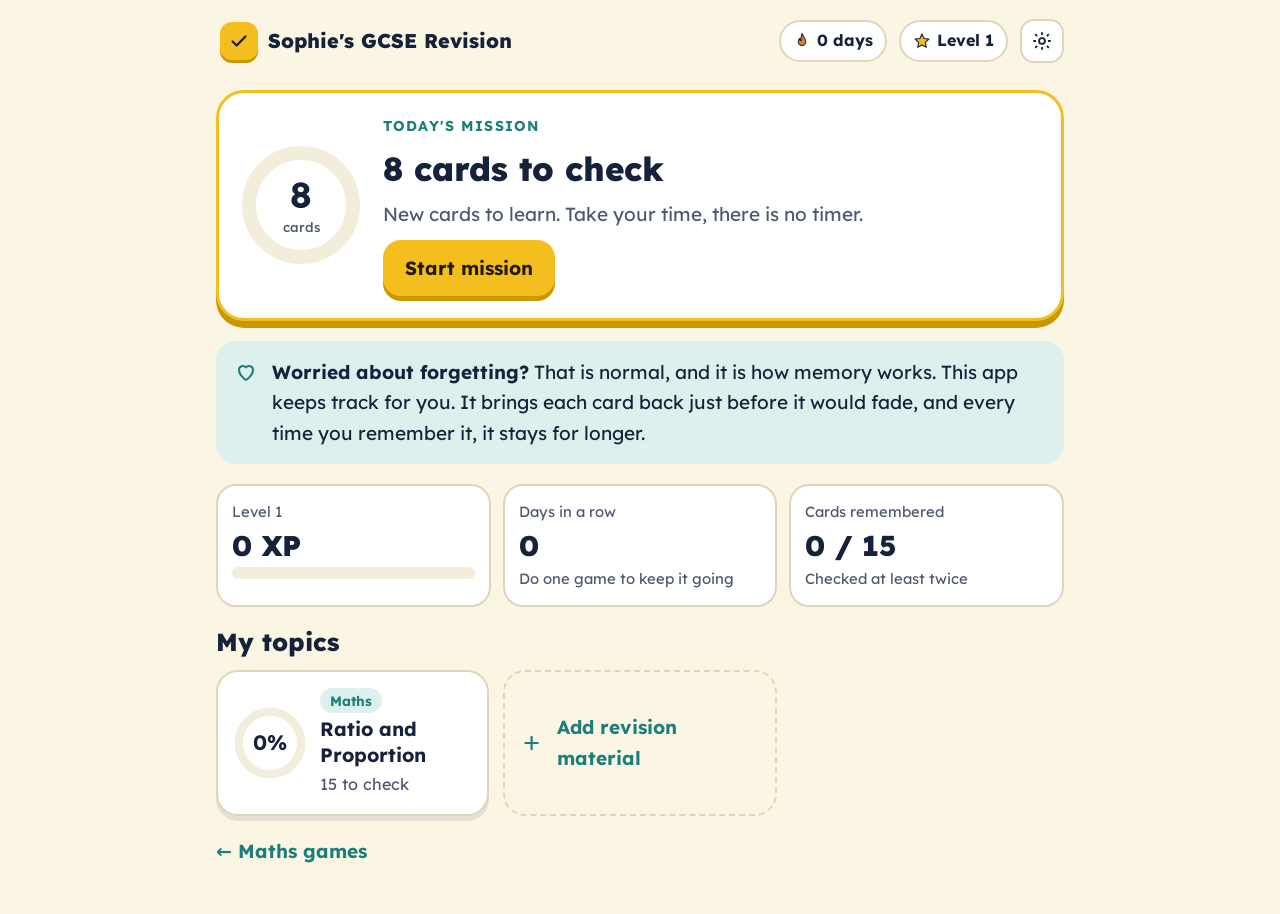
==== index.html @ 60abf89a "Add Sophie's GCSE Revision app A calm spaced-repetition revision app in one page: a daily mission of" ====
<!doctype html>
<html lang="en">
<head>
<meta charset="utf-8">
<meta name="viewport" content="width=device-width, initial-scale=1, viewport-fit=cover">
<title>Sophie's GCSE Revision</title>
<link rel="preconnect" href="https://fonts.googleapis.com">
<link rel="stylesheet" href="https://fonts.googleapis.com/css2?family=Lexend:wght@400;500;700;800&display=swap">
<style>
/* Layout: one calm app column, the same top bar on every screen, chunky game buttons, one big card per question. */
:root{
  --font:'Lexend', 'Verdana', 'Trebuchet MS', system-ui, sans-serif;
  --bg:#FBF6E4; --surface:#FFFFFF; --surface-2:#F3EEDB; --ink:#16213A; --ink-soft:#4E5873; --line:#DED6BC;
  --sun:#F4BE1E; --sun-deep:#C99700; --sun-ink:#231A00;
  --teal:#1B7F79; --teal-deep:#11605B; --teal-soft:#DDF0EE;
  --good:#2C9659; --good-deep:#1F7343; --good-soft:#DFF3E6;
  --warm:#D9822B; --warm-deep:#A9621C; --warm-soft:#FBE8D3;
  --berry:#8A4FB0; --berry-soft:#EFE4F6;
  --shadow:rgba(22,33,58,.10);
  --on-accent:#FFFFFF;
  --fs:19px; --ls:0; --ws:0;
}
:root[data-tint="sky"]{--bg:#E7F1F8}
:root[data-tint="mint"]{--bg:#E8F4EC}
:root[data-tint="rose"]{--bg:#F8EAEC}
:root[data-tint="white"]{--bg:#FFFFFF}
@media (prefers-color-scheme: dark){
  :root:not([data-theme="light"]){
    --bg:#121722; --surface:#1A2130; --surface-2:#222B3C; --ink:#F2EFE3; --ink-soft:#B8B6AA; --line:#323D51;
    --sun:#F5C432; --sun-deep:#B88E0A; --sun-ink:#1E1600;
    --teal:#4CC2B8; --teal-deep:#2E8E86; --teal-soft:#173836;
    --good:#5DD08C; --good-deep:#3A9A62; --good-soft:#173526;
    --warm:#F0A35E; --warm-deep:#B87535; --warm-soft:#3A2818;
    --berry:#C59BE3; --berry-soft:#2E2238;
    --shadow:rgba(0,0,0,.35); --on-accent:#0E1A14; color-scheme:dark;
  }
  :root:not([data-theme="light"])[data-tint="cream"]{--bg:#17150F}
  :root:not([data-theme="light"])[data-tint="sky"]{--bg:#0F1821}
  :root:not([data-theme="light"])[data-tint="mint"]{--bg:#0F1A15}
  :root:not([data-theme="light"])[data-tint="rose"]{--bg:#1C1316}
  :root:not([data-theme="light"])[data-tint="white"]{--bg:#121722}
}
:root[data-theme="dark"]{
  --bg:#121722; --surface:#1A2130; --surface-2:#222B3C; --ink:#F2EFE3; --ink-soft:#B8B6AA; --line:#323D51;
  --sun:#F5C432; --sun-deep:#B88E0A; --sun-ink:#1E1600;
  --teal:#4CC2B8; --teal-deep:#2E8E86; --teal-soft:#173836;
  --good:#5DD08C; --good-deep:#3A9A62; --good-soft:#173526;
  --warm:#F0A35E; --warm-deep:#B87535; --warm-soft:#3A2818;
  --berry:#C59BE3; --berry-soft:#2E2238;
  --shadow:rgba(0,0,0,.35); --on-accent:#0E1A14; color-scheme:dark;
}
:root[data-theme="dark"][data-tint="cream"]{--bg:#17150F}
:root[data-theme="dark"][data-tint="sky"]{--bg:#0F1821}
:root[data-theme="dark"][data-tint="mint"]{--bg:#0F1A15}
:root[data-theme="dark"][data-tint="rose"]{--bg:#1C1316}
:root[data-size="m"]{--fs:17px}
:root[data-size="xl"]{--fs:22px}
:root[data-spacing="wide"]{--ls:.05em; --ws:.14em}

*{box-sizing:border-box}
body{margin:0}
html,body{min-height:100%}
body{font-family:var(--font); font-size:var(--fs); letter-spacing:var(--ls); word-spacing:var(--ws); line-height:1.6; background:var(--bg); color:var(--ink); transition:background .2s}
button,input,select,textarea{font:inherit; letter-spacing:inherit; word-spacing:inherit; color:inherit}
:focus-visible{outline:3px solid var(--teal); outline-offset:3px; border-radius:10px}
.app{max-width:880px; margin:0 auto; padding-left:max(16px, env(safe-area-inset-left, 0px)); padding-right:max(16px, env(safe-area-inset-right, 0px)); padding-block:12px 48px; display:flex; flex-direction:column; gap:20px}
h1,h2,h3{margin:0; line-height:1.25; text-wrap:balance; font-weight:800}
h1{font-size:1.75em} h2{font-size:1.3em} h3{font-size:1.05em}
p{margin:0}
.muted{color:var(--ink-soft)}
.small{font-size:.85em}

/* top bar */
.bar{display:flex; align-items:center; gap:12px; flex-wrap:wrap; padding-block:6px}
.brand{display:flex; align-items:center; gap:10px; font-weight:800; font-size:1.05em; margin-right:auto; background:none; border:0; padding:4px; cursor:pointer}
.brand .logo{width:38px; height:38px; border-radius:12px; background:var(--sun); color:var(--sun-ink); display:grid; place-items:center; box-shadow:0 3px 0 var(--sun-deep)}
.chip{display:inline-flex; align-items:center; gap:6px; padding:6px 12px; border-radius:999px; background:var(--surface); border:2px solid var(--line); font-weight:700; font-size:.85em; white-space:nowrap}
.chip svg{flex:none}
.iconbtn{width:44px; height:44px; border-radius:14px; border:2px solid var(--line); background:var(--surface); display:grid; place-items:center; cursor:pointer}
.iconbtn:hover{border-color:var(--teal)}

/* buttons */
a.btn{text-decoration:none}
.btn{display:inline-flex; align-items:center; justify-content:center; gap:10px; min-height:56px; padding:12px 22px; border-radius:18px; border:0; font-weight:700; font-size:1em; cursor:pointer; background:var(--sun); color:var(--sun-ink); box-shadow:0 5px 0 var(--sun-deep); transition:transform .08s, box-shadow .08s; text-align:center}
.btn:active{transform:translateY(4px); box-shadow:0 1px 0 var(--sun-deep)}
.btn:disabled{opacity:.5; cursor:not-allowed}
.btn.teal{background:var(--teal); color:var(--on-accent); box-shadow:0 5px 0 var(--teal-deep)}
.btn.teal:active{box-shadow:0 1px 0 var(--teal-deep)}
.btn.good{background:var(--good); color:var(--on-accent); box-shadow:0 5px 0 var(--good-deep)}
.btn.good:active{box-shadow:0 1px 0 var(--good-deep)}
.btn.warm{background:var(--warm); color:#1E1000; box-shadow:0 5px 0 var(--warm-deep)}
.btn.warm:active{box-shadow:0 1px 0 var(--warm-deep)}
.btn.ghost{background:var(--surface); color:var(--ink); box-shadow:0 4px 0 var(--line); border:2px solid var(--line)}
.btn.ghost:active{box-shadow:0 1px 0 var(--line)}
.btn.wide{width:100%}
.btn.sm{min-height:44px; padding:8px 14px; font-size:.9em; border-radius:14px}
.row{display:flex; gap:12px; flex-wrap:wrap; align-items:center}
.row > *{min-width:0}

.panel{background:var(--surface); border:2px solid var(--line); border-radius:24px; padding:22px; display:flex; flex-direction:column; gap:14px; box-shadow:0 6px 0 var(--shadow)}

/* home mission */
.mission{display:grid; grid-template-columns:auto 1fr; gap:22px; align-items:center; background:var(--surface); border:3px solid var(--sun); border-radius:28px; padding:22px; box-shadow:0 7px 0 var(--sun-deep)}
.mission .txt{display:flex; flex-direction:column; gap:10px; min-width:0}
.eyebrow{font-size:.75em; font-weight:700; text-transform:uppercase; letter-spacing:.08em; color:var(--teal)}
@media (max-width:560px){.mission{grid-template-columns:1fr; justify-items:start}}
.ring{position:relative; width:120px; height:120px; flex:none}
.ring svg{width:100%; height:100%; transform:rotate(-90deg)}
.ring .num{position:absolute; inset:0; display:grid; place-items:center; text-align:center; font-weight:800; line-height:1.1}
.ring .num b{font-size:1.9em; display:block}
.ring .num span{font-size:.7em; color:var(--ink-soft); font-weight:500}
.ring.sm{width:72px; height:72px}
.ring.sm .num b{font-size:1.1em}

.calm{display:flex; gap:14px; align-items:flex-start; background:var(--teal-soft); border-radius:20px; padding:16px 18px}
.calm svg{flex:none; color:var(--teal); margin-top:3px}

.stats{display:grid; grid-template-columns:repeat(3, minmax(0,1fr)); gap:12px}
.stat{background:var(--surface); border:2px solid var(--line); border-radius:20px; padding:14px; display:flex; flex-direction:column; gap:6px}
.stat .big{font-size:1.5em; font-weight:800; font-variant-numeric:tabular-nums; line-height:1.1}
.stat .lbl{font-size:.78em; color:var(--ink-soft)}
.xpbar{height:12px; border-radius:99px; background:var(--surface-2); overflow:hidden}
.xpbar i{display:block; height:100%; background:var(--sun); border-radius:99px}
@media (max-width:480px){.stats{grid-template-columns:1fr 1fr} .stats .stat:last-child{grid-column:1 / -1}}

.grid{display:grid; grid-template-columns:repeat(auto-fill, minmax(min(100%, 250px), 1fr)); gap:14px}
.deck{background:var(--surface); border:2px solid var(--line); border-radius:22px; padding:16px; display:flex; gap:14px; align-items:center; cursor:pointer; text-align:left; box-shadow:0 5px 0 var(--shadow); transition:transform .1s}
.deck:hover{transform:translateY(-2px); border-color:var(--teal)}
.deck .info{display:flex; flex-direction:column; gap:4px; min-width:0}
.deck .info b{font-size:1.02em; line-height:1.3}
.subj{display:inline-flex; align-self:flex-start; padding:2px 10px; border-radius:999px; font-size:.72em; font-weight:700; background:var(--teal-soft); color:var(--teal)}
.subj.English{background:var(--warm-soft); color:var(--warm-deep)}
.subj.Science{background:var(--good-soft); color:var(--good-deep)}
.subj.History,.subj.Geography,.subj.Other{background:var(--berry-soft); color:var(--berry)}
:root[data-theme="dark"] .subj.English{color:var(--warm)}
@media (prefers-color-scheme: dark){:root:not([data-theme="light"]) .subj.English{color:var(--warm)} :root:not([data-theme="light"]) .subj.Science{color:var(--good)}}
:root[data-theme="dark"] .subj.Science{color:var(--good)}
.home-link{display:inline-block; font-weight:700; color:var(--teal); text-decoration:none}
.home-link:hover{text-decoration:underline}
.adddeck{border-style:dashed; justify-content:center; color:var(--teal); font-weight:700; min-height:104px; background:transparent; box-shadow:none}

/* games on a topic */
.games{display:grid; grid-template-columns:repeat(auto-fill, minmax(min(100%, 190px), 1fr)); gap:14px}
.game{border-radius:22px; padding:18px; border:0; cursor:pointer; text-align:left; display:flex; flex-direction:column; gap:8px; color:var(--ink); transition:transform .1s}
.game:hover{transform:translateY(-3px)}
.game:disabled{opacity:.45; cursor:not-allowed; transform:none}
.game .gi{width:52px; height:52px; border-radius:16px; display:grid; place-items:center; background:var(--surface)}
.game b{font-size:1.05em}
.game span{font-size:.82em; color:var(--ink-soft)}
.g1{background:var(--sun); box-shadow:0 6px 0 var(--sun-deep)} .g1 span{color:var(--sun-ink)} .g1{color:var(--sun-ink)}
.g2{background:var(--teal-soft); box-shadow:0 6px 0 var(--teal)}
.g3{background:var(--good-soft); box-shadow:0 6px 0 var(--good)}
.g4{background:var(--berry-soft); box-shadow:0 6px 0 var(--berry)}

.sheet{display:flex; flex-direction:column; gap:12px}
.sheetcard{background:var(--surface); border:2px solid var(--line); border-radius:18px; padding:14px 16px; display:flex; flex-direction:column; gap:8px}
.sheetcard .qa{display:flex; gap:10px; align-items:flex-start; justify-content:space-between}
.sheetcard .qa > div{min-width:0}
.ans{font-weight:700; color:var(--teal)}
.kw{display:grid; grid-template-columns:minmax(0,.9fr) minmax(0,2fr); gap:0; border:2px solid var(--line); border-radius:18px; overflow:hidden; background:var(--surface)}
.kw div{padding:10px 14px; border-top:2px solid var(--line)}
.kw div:nth-child(-n+2){border-top:0}
.kw .t{font-weight:700; background:var(--berry-soft); color:var(--ink)}
details{border-radius:18px}
summary{cursor:pointer; font-weight:700; padding:6px 0}

/* visual aids */
.vtable{overflow-x:auto}
.vtable table{border-collapse:collapse; font-variant-numeric:tabular-nums}
.vtable th,.vtable td{border:2px solid var(--ink); padding:8px 16px; text-align:center; min-width:70px; font-weight:700}
.vtable th{background:var(--berry-soft)}
.vtable td{background:var(--surface)}
.vsteps{list-style:none; margin:0; padding:0; display:flex; flex-direction:column; gap:8px; counter-reset:s}
.vsteps li{display:flex; gap:12px; align-items:flex-start; counter-increment:s}
.vsteps li::before{content:counter(s); flex:none; width:32px; height:32px; border-radius:50%; background:var(--teal); color:var(--on-accent); font-weight:800; display:grid; place-items:center; font-size:.85em; margin-top:1px}
.hook{display:flex; gap:12px; align-items:flex-start; background:var(--sun); color:var(--sun-ink); border-radius:16px; padding:12px 14px; font-weight:600}
.hook svg{flex:none; margin-top:2px}

/* play */
.playtop{display:flex; align-items:center; gap:14px; flex-wrap:wrap}
.dots{display:flex; gap:6px; flex-wrap:wrap; flex:1; min-width:0}
.dots i{width:16px; height:16px; border-radius:50%; background:var(--surface-2); border:2px solid var(--line)}
.dots i.done{background:var(--good); border-color:var(--good)}
.dots i.miss{background:var(--warm); border-color:var(--warm)}
.dots i.now{border-color:var(--ink); background:var(--sun)}
.big-card{background:var(--surface); border:3px solid var(--ink); border-radius:28px; padding:26px; display:flex; flex-direction:column; gap:18px; box-shadow:0 8px 0 var(--ink); min-height:260px}
.qtext{font-size:1.35em; font-weight:700; line-height:1.4}
.qhead{display:flex; gap:12px; align-items:flex-start; justify-content:space-between}
.qhead > div{min-width:0}
.flip-ans{font-size:1.6em; font-weight:800; color:var(--teal)}
.choices{display:grid; grid-template-columns:1fr 1fr; gap:12px}
@media (max-width:560px){.choices{grid-template-columns:1fr}}
.choice{min-height:64px; border-radius:18px; border:3px solid var(--line); background:var(--surface); padding:12px 16px; text-align:left; font-weight:600; cursor:pointer; box-shadow:0 4px 0 var(--line); display:flex; gap:12px; align-items:center}
.choice .k{flex:none; width:32px; height:32px; border-radius:10px; background:var(--surface-2); display:grid; place-items:center; font-weight:800; font-size:.85em}
.choice:hover:not(:disabled){border-color:var(--teal)}
.choice:disabled{cursor:default}
.choice.right{border-color:var(--good); background:var(--good-soft); box-shadow:0 4px 0 var(--good)}
.choice.wrong{border-color:var(--warm); background:var(--warm-soft); box-shadow:0 4px 0 var(--warm)}
.feedback{border-radius:20px; padding:16px 18px; display:flex; flex-direction:column; gap:12px}
.feedback.ok{background:var(--good-soft)}
.feedback.notyet{background:var(--warm-soft)}
.feedback .head{font-weight:800; font-size:1.1em}
.explain{background:var(--teal-soft); border-radius:16px; padding:14px 16px; white-space:pre-wrap}
.hintbox{background:var(--surface-2); border-radius:16px; padding:12px 16px}

.match{display:grid; grid-template-columns:1fr 1fr; gap:12px}
.match .col{display:flex; flex-direction:column; gap:10px; min-width:0}
.tile{min-height:60px; border-radius:16px; border:3px solid var(--line); background:var(--surface); padding:10px 14px; cursor:pointer; font-weight:600; text-align:left; box-shadow:0 4px 0 var(--line); transition:opacity .3s, transform .1s}
.tile.term{font-weight:800; background:var(--berry-soft); border-color:var(--berry-soft)}
.tile.sel{border-color:var(--teal); box-shadow:0 4px 0 var(--teal); transform:translateY(-2px)}
.tile.ok{border-color:var(--good); background:var(--good-soft); box-shadow:none; opacity:.55; cursor:default}
@media (max-width:520px){.match{grid-template-columns:1fr}}

.built{display:flex; flex-direction:column; gap:8px; min-height:60px; border:3px dashed var(--line); border-radius:18px; padding:12px}
.built .stepok{display:flex; gap:12px; align-items:center; background:var(--good-soft); border-radius:12px; padding:8px 12px; font-weight:600}
.built .stepok b{flex:none; width:30px; height:30px; border-radius:50%; background:var(--good); color:var(--on-accent); display:grid; place-items:center; font-size:.85em}
.pool{display:flex; flex-direction:column; gap:10px}
.tile.glow{border-color:var(--sun); box-shadow:0 4px 0 var(--sun-deep)}

@keyframes shake{0%,100%{transform:translateX(0)}25%{transform:translateX(-6px)}75%{transform:translateX(6px)}}
.shake{animation:shake .3s}
@keyframes pop{0%{transform:scale(.6); opacity:0}100%{transform:scale(1); opacity:1}}

.done{align-items:center; text-align:center}
.stars{display:flex; gap:10px; justify-content:center}
.stars svg{animation:pop .4s both}
.stars svg:nth-child(2){animation-delay:.15s} .stars svg:nth-child(3){animation-delay:.3s}

/* forms */
label.f{display:flex; flex-direction:column; gap:6px; font-weight:700}
input[type=text],select,textarea{border:2px solid var(--line); border-radius:14px; padding:12px 14px; background:var(--surface); font-weight:400; width:100%}
textarea{min-height:160px; resize:vertical; line-height:1.5}
.drop{border:3px dashed var(--teal); border-radius:20px; padding:20px; display:flex; flex-direction:column; gap:10px; align-items:center; text-align:center; background:var(--teal-soft); cursor:pointer}
.drop.over{background:var(--surface)}
.thumbs{display:flex; gap:10px; flex-wrap:wrap}
.thumb{position:relative; width:84px; height:84px; border-radius:12px; overflow:hidden; border:2px solid var(--line); background:var(--surface-2); display:grid; place-items:center; font-size:.7em; text-align:center; padding:4px}
.thumb img{width:100%; height:100%; object-fit:cover; position:absolute; inset:0}
.thumb button{position:absolute; top:2px; right:2px; width:26px; height:26px; border-radius:50%; border:0; background:var(--ink); color:var(--bg); cursor:pointer; font-weight:800; line-height:1}
.seg{display:flex; gap:8px; flex-wrap:wrap}
.seg button{min-height:48px; padding:8px 16px; border-radius:14px; border:3px solid var(--line); background:var(--surface); cursor:pointer; font-weight:700}
.seg button[aria-pressed="true"]{border-color:var(--teal); background:var(--teal-soft)}
.swatch{width:20px; height:20px; border-radius:50%; display:inline-block; border:2px solid var(--line); vertical-align:middle; margin-right:6px}
.status{display:flex; gap:12px; align-items:center; background:var(--surface-2); border-radius:16px; padding:14px 16px}
.spinner{width:26px; height:26px; border-radius:50%; border:4px solid var(--line); border-top-color:var(--teal); animation:spin 1s linear infinite; flex:none}
@keyframes spin{to{transform:rotate(360deg)}}
.toast{position:fixed; left:50%; bottom:calc(20px + env(safe-area-inset-bottom, 0px)); transform:translateX(-50%); background:var(--ink); color:var(--bg); padding:12px 20px; border-radius:16px; font-weight:600; z-index:50; max-width:calc(100% - 32px); text-align:center}
.confetti{position:fixed; inset:0; pointer-events:none; z-index:40; width:100%; height:100%}
.back{display:inline-flex; align-items:center; gap:8px; background:none; border:0; cursor:pointer; font-weight:700; color:var(--teal); padding:6px 0}
.danger{color:var(--warm-deep)}
@media (prefers-reduced-motion: reduce){*{animation:none!important; transition:none!important}}
</style>
</head>
<body>
<div class="app" id="app"></div>
<div id="toastRoot"></div>

<script>
/* ---------- built-in topic: matches the six-lesson Ratio and Proportion unit ---------- */
const BUILTIN = {
  id: "ratio-builtin", builtin: true, subject: "Maths", title: "Ratio and Proportion",
  cards: [
    {id:"r1", q:"Share £35 in the ratio 2 : 5.", a:"£10 and £25", hint:"Add the parts: 2 + 5 = 7. Then 35 ÷ 7.", hook:"Add the parts, divide, then times. Add. Divide. Times.", choices:["£10 and £25","£14 and £21","£5 and £30","£7 and £28"], visual:{kind:"table", headers:["A","B","Total"], rows:[["2","5","7"],["10","25","35"]]}},
    {id:"r2", q:"Jerry and Mick share money in the ratio 2 : 3. Mick gets £900. How much does Jerry get?", a:"£600", hint:"Mick's 3 parts are £900. What is one part?", hook:"Put the number you KNOW in the RIGHT column.", choices:["£600","£1350","£360","£1500"], visual:{kind:"table", headers:["Jerry","Mick","Total"], rows:[["2","3","5"],["600","900","1500"]]}},
    {id:"r3", q:"Red : blue = 5 : 2. There are 21 more red than blue. How many red are there?", a:"35 red", hint:"The difference in the ratio is 5 − 2 = 3.", hook:"'More than' means use the Difference column.", choices:["35 red","15 red","21 red","105 red"], visual:{kind:"table", headers:["Red","Blue","Difference"], rows:[["5","2","3"],["35","14","21"]]}},
    {id:"r4", q:"Simplify 24 : 36", a:"2 : 3", hint:"Divide both sides by 12.", hook:"Simplify means divide BOTH sides by the same number.", choices:["2 : 3","4 : 6","3 : 2","6 : 9"], visual:null},
    {id:"r5", q:"Write 12 : 30 in the form 1 : n", a:"1 : 2.5", hint:"The 1 is on the LEFT. Divide both sides by 12.", hook:"1 : n has the 1 on the LEFT. Divide by the LEFT number.", choices:["1 : 2.5","1 : 18","2 : 5","1 : 0.4"], visual:null},
    {id:"r6", q:"Write 18 : 4 in the form n : 1", a:"4.5 : 1", hint:"The 1 is on the RIGHT. Divide both sides by 4.", hook:"n : 1 has the 1 on the RIGHT. Divide by the RIGHT number.", choices:["4.5 : 1","9 : 2","1 : 4.5","4 : 1"], visual:null},
    {id:"r7", q:"Red : blue = 3 : 4. What fraction are red?", a:"3/7", hint:"The bottom of the fraction is all the parts added.", hook:"Fraction bottom = add up every part.", choices:["3/7","3/4","4/7","1/3"], visual:null},
    {id:"r8", q:"4 kg of apples cost £6. Work out the cost of 7 kg.", a:"£10.50", hint:"Find the cost of 1 kg first.", hook:"Find ONE, then times by how many you need.", choices:["£10.50","£42","£24","£9"], visual:{kind:"steps", steps:["Divide: £6 ÷ 4 = £1.50 for 1 kg","Multiply: 7 × £1.50 = £10.50"]}},
    {id:"r9", q:"12 biscuits use 180 g of flour. How much flour for 20 biscuits?", a:"300 g", hint:"12 → 4 biscuits is ÷ 3. Then 4 → 20 is × 5.", hook:"Do the SAME to every ingredient.", choices:["300 g","200 g","240 g","360 g"], visual:{kind:"table", headers:["Biscuits","Flour (g)"], rows:[["12","180"],["4","60"],["20","300"]]}},
    {id:"r10", q:"250 g of pasta feeds 4 people. Kai has 600 g. Is that enough for 10 people?", a:"No. 10 people need 625 g.", hint:"Find how much 1 person needs.", hook:"Is there enough? Work out NEEDED, then compare with HAS.", choices:["No. 10 people need 625 g.","Yes. 10 people need 500 g.","Yes. 600 g is more than 250 g.","No. 10 people need 1000 g."], visual:{kind:"steps", steps:["1 person: 250 ÷ 4 = 62.5 g","10 people: 62.5 × 10 = 625 g","625 g is more than 600 g, so no"]}},
    {id:"r11", q:"10 rulers cost £3. Pen : ruler cost = 4 : 3. Work out the cost of 5 pens.", a:"£2.00", hint:"Find the cost of one ruler in pence first.", hook:"Work in pence. No decimals to trip you up.", choices:["£2.00","£1.50","£4.00","£2.50"], visual:{kind:"steps", steps:["One ruler: 300p ÷ 10 = 30p","30 ÷ 3 = 10, so one pen = 4 × 10 = 40p","5 pens: 5 × 40p = 200p = £2.00"]}},
    {id:"r12", q:"Batteries: 4 for £2.80 or 10 for £6.50. Which is better value?", a:"10 for £6.50 (65p each)", hint:"Find the price of ONE battery in each pack.", hook:"Best buy: make the amounts the SAME, then compare.", choices:["10 for £6.50 (65p each)","4 for £2.80 (70p each)","They cost the same","4 for £2.80 (65p each)"], visual:{kind:"table", headers:["Pack","Price","Price for 1"], rows:[["4","£2.80","70p"],["10","£6.50","65p"]]}},
    {id:"r13", q:"£1 = €1.15. Change £200 into euros.", a:"€230", hint:"Pounds to euros: multiply.", hook:"Pounds to euros, times. Euros to pounds, divide.", choices:["€230","€173.91","€215","€115"], visual:null},
    {id:"r14", q:"A coat costs £80. It is reduced by 15%. Work out the sale price.", a:"£68", hint:"Find 10% and 5%, then add them.", hook:"Discount: find it, then TAKE IT AWAY.", choices:["£68","£12","£92","£65"], visual:{kind:"steps", steps:["10% = £8","5% = £4","15% = £12","£80 − £12 = £68"]}},
    {id:"r15", q:"£4500 is invested for 3 years at 1.8% simple interest. Work out the total interest.", a:"£243", hint:"1 year: 1.8 ÷ 100 × 4500. Then times 3.", hook:"Interest means JUST the extra money. Read the last line.", choices:["£243","£4743","£81","£4257"], visual:{kind:"steps", steps:["1 year: 1.8 ÷ 100 × 4500 = £81","3 years: £81 × 3 = £243","Stop: the question asks for interest only"]}}
  ],
  keywords: [
    {term:"Ratio", meaning:"How much of one thing compared to another."},
    {term:"Part", meaning:"One share of the ratio."},
    {term:"Total", meaning:"All the parts added together."},
    {term:"Difference", meaning:"How many more one share is. Take away."},
    {term:"Multiplier", meaning:"The number you multiply every column by."},
    {term:"Unitary method", meaning:"Find the value of ONE first."},
    {term:"Exchange rate", meaning:"How much of one currency you get for 1."},
    {term:"Simple interest", meaning:"The same extra money every year."}
  ],
  methods: [
    {name:"Ratio table", steps:["Draw a column for each person","Write the ratio in the top row","Put the number you know in the right column","Multiplier = number you know ÷ ratio number above","Multiply every column by the multiplier"]},
    {name:"Unitary method", steps:["Divide to find the value of ONE","Label it, like 1 kg = £1.50","Multiply by how many you need","Write the answer with units"]},
    {name:"Cost ratio problem", steps:["Find the price of ONE item you are told about, in pence","Put that price under its item in the ratio table","Find the multiplier","Find the price of ONE of the other item","Multiply by how many the question asks for","Change back to pounds"]},
    {name:"Percentage discount", steps:["Find 10% by dividing by 10","Build the percentage you need","Take it away from the price","Write the answer with £"]}
  ]
};

/* ---------- small helpers ---------- */
const INTERVALS = [0, 1, 2, 4, 7, 14];
const esc = s => String(s ?? "").replace(/[&<>"']/g, c => ({"&":"&amp;","<":"&lt;",">":"&gt;",'"':"&quot;","'":"&#39;"}[c]));
const ymd = d => d.getFullYear() + "-" + String(d.getMonth()+1).padStart(2,"0") + "-" + String(d.getDate()).padStart(2,"0");
const today = () => ymd(new Date());
const addDays = (s, n) => { const [y,m,d] = s.split("-").map(Number); return ymd(new Date(y, m-1, d+n)); };
function niceDate(s){
  if (!s || s <= today()) return "today";
  if (s === addDays(today(), 1)) return "tomorrow";
  const [y,m,d] = s.split("-").map(Number);
  return new Date(y, m-1, d).toLocaleDateString("en-GB", {weekday:"long", day:"numeric", month:"short"});
}
const shuffle = a => { const b = a.slice(); for (let i = b.length-1; i > 0; i--){ const j = Math.floor(Math.random()*(i+1)); [b[i], b[j]] = [b[j], b[i]]; } return b; };
const LS = {
  get(k, d){ try { const v = localStorage.getItem(k); return v ? JSON.parse(v) : d; } catch(e){ return d; } },
  set(k, v){ try { localStorage.setItem(k, JSON.stringify(v)); } catch(e){} }
};
const uid36 = () => Date.now().toString(36) + Math.random().toString(36).slice(2,6);

const I = {
  star: (f, s=20) => `<svg width="${s}" height="${s}" viewBox="0 0 24 24" aria-hidden="true"><path d="M12 2.8l2.8 5.9 6.4.8-4.7 4.4 1.2 6.4L12 17.2l-5.7 3.1 1.2-6.4L2.8 9.5l6.4-.8z" fill="${f}" stroke="currentColor" stroke-width="1.5" stroke-linejoin="round"/></svg>`,
  flame: `<svg width="18" height="18" viewBox="0 0 24 24" aria-hidden="true"><path d="M12 2c1 4 5 6 5 11a5 5 0 01-10 0c0-2 1-3.5 2-4.5 0 2 1 3 2 3-1-3 0-6.5 1-9.5z" fill="var(--warm)" stroke="currentColor" stroke-width="1.4" stroke-linejoin="round"/></svg>`,
  gear: `<svg width="22" height="22" viewBox="0 0 24 24" fill="none" stroke="currentColor" stroke-width="2" aria-hidden="true"><circle cx="12" cy="12" r="3.2"/><path d="M12 2.5v3M12 18.5v3M4.6 4.6l2.1 2.1M17.3 17.3l2.1 2.1M2.5 12h3M18.5 12h3M4.6 19.4l2.1-2.1M17.3 6.7l2.1-2.1"/></svg>`,
  speak: `<svg width="22" height="22" viewBox="0 0 24 24" fill="none" stroke="currentColor" stroke-width="2" stroke-linecap="round" stroke-linejoin="round" aria-hidden="true"><path d="M4 9v6h4l5 4V5L8 9z"/><path d="M16.5 8.5a5 5 0 010 7M19 6a8.5 8.5 0 010 12"/></svg>`,
  back: `<svg width="20" height="20" viewBox="0 0 24 24" fill="none" stroke="currentColor" stroke-width="2.5" stroke-linecap="round" stroke-linejoin="round" aria-hidden="true"><path d="M15 5l-7 7 7 7"/></svg>`,
  bulb: `<svg width="22" height="22" viewBox="0 0 24 24" fill="none" stroke="currentColor" stroke-width="2" stroke-linecap="round" aria-hidden="true"><path d="M9 18h6M10 21h4M12 3a6 6 0 00-3.5 10.9c.6.5 1 1.2 1 2.1h5c0-.9.4-1.6 1-2.1A6 6 0 0012 3z"/></svg>`,
  heart: `<svg width="24" height="24" viewBox="0 0 24 24" fill="none" stroke="currentColor" stroke-width="2" stroke-linejoin="round" aria-hidden="true"><path d="M12 20s-7-4.4-7-10a4 4 0 017-2.6A4 4 0 0119 10c0 5.6-7 10-7 10z"/></svg>`,
  plus: `<svg width="22" height="22" viewBox="0 0 24 24" fill="none" stroke="currentColor" stroke-width="2.5" stroke-linecap="round" aria-hidden="true"><path d="M12 5v14M5 12h14"/></svg>`,
  cards: `<svg width="28" height="28" viewBox="0 0 24 24" fill="none" stroke="currentColor" stroke-width="2" stroke-linejoin="round" aria-hidden="true"><rect x="3" y="6" width="13" height="15" rx="2.5"/><path d="M8 3h10.5A2.5 2.5 0 0121 5.5V18"/></svg>`,
  quiz: `<svg width="28" height="28" viewBox="0 0 24 24" fill="none" stroke="currentColor" stroke-width="2" stroke-linecap="round" aria-hidden="true"><circle cx="12" cy="12" r="9"/><path d="M9.5 9.5a2.5 2.5 0 114 2c-1 .6-1.5 1.2-1.5 2.3M12 17h.01"/></svg>`,
  match: `<svg width="28" height="28" viewBox="0 0 24 24" fill="none" stroke="currentColor" stroke-width="2" stroke-linejoin="round" aria-hidden="true"><rect x="3" y="4" width="7" height="6" rx="1.5"/><rect x="14" y="14" width="7" height="6" rx="1.5"/><path d="M10 7h4a3 3 0 013 3v4" stroke-linecap="round"/></svg>`,
  order: `<svg width="28" height="28" viewBox="0 0 24 24" fill="none" stroke="currentColor" stroke-width="2" stroke-linecap="round" aria-hidden="true"><path d="M9 6h11M9 12h11M9 18h11"/><path d="M4 5l1-1v4M3.5 11.5c0-1 2.5-1 2.5 0S3.5 13.5 3.5 14H6M3.5 17h2.2l-1 1.2c1 0 1.3.5 1.3 1s-.5 1-1.2 1H3.5"/></svg>`,
  logo: `<svg width="22" height="22" viewBox="0 0 24 24" fill="none" stroke="currentColor" stroke-width="2.4" stroke-linecap="round" stroke-linejoin="round" aria-hidden="true"><path d="M5 12.5l4.5 4.5L19 7"/></svg>`
};

/* ---------- state ---------- */
const S = {
  view: "home", deckId: null, decks: LS.get("sgr-decks", []),
  progress: Object.assign({xp:0, streak:0, lastDay:null, cards:{}}, LS.get("sgr-progress", {})),
  settings: Object.assign({tint:"cream", size:"l", spacing:false, sound:true, theme:"auto"}, LS.get("sgr-settings", {})),
  round: null, add: null, sampleOK: false, imagesOK: false, cloud: false, confirmDelete: false
};
let db = null, sample = null, progRef = null, decksCloud = false;

const allDecks = () => [BUILTIN, ...S.decks];
const findDeck = id => allDecks().find(d => d.id === id);
const keyOf = (deck, card) => deck.id + ":" + card.id;
const cardState = k => S.progress.cards[k] || {box:0, due:null};
const isDue = k => { const c = cardState(k); return c.box === 0 || !c.due || c.due <= today(); };

function deckStats(deck){
  const n = deck.cards.length || 1;
  let sum = 0, remembered = 0, due = 0, next = null;
  for (const c of deck.cards){
    const st = cardState(keyOf(deck, c));
    sum += st.box; if (st.box >= 2) remembered++;
    if (isDue(keyOf(deck, c))) due++;
    else if (!next || st.due < next) next = st.due;
  }
  return {strength: Math.round(100 * sum / (5 * n)), remembered, due, next, total: deck.cards.length};
}
function missionCards(){
  const out = [];
  for (const d of allDecks()) for (const c of d.cards) if (isDue(keyOf(d, c))) out.push({deck:d, card:c, seen: cardState(keyOf(d,c)).box > 0});
  // reviews first (they are about to be forgotten), then a few new cards
  out.sort((a, b) => (b.seen - a.seen));
  return out.slice(0, 8);
}
function nextCheck(){
  let next = null;
  for (const d of allDecks()) for (const c of d.cards){ const st = cardState(keyOf(d,c)); if (st.box > 0 && st.due && st.due > today() && (!next || st.due < next)) next = st.due; }
  return next;
}
const level = () => 1 + Math.floor(S.progress.xp / 150);
const levelPct = () => Math.round(100 * (S.progress.xp % 150) / 150);

/* ---------- saving ---------- */
let writeChain = Promise.resolve(), saveQueued = false;
function saveProgress(){
  LS.set("sgr-progress", S.progress);
  if (!progRef || saveQueued) return;
  saveQueued = true;
  writeChain = writeChain.then(async () => {
    saveQueued = false;
    try { await progRef.set(JSON.parse(JSON.stringify(S.progress))); }
    catch(e){ if (e && e.code === "invalid_argument") { progRef = null; } }
  });
}
function saveSettings(){ LS.set("sgr-settings", S.settings); applySettings(); }
function applySettings(){
  const r = document.documentElement;
  r.setAttribute("data-tint", S.settings.tint);
  r.setAttribute("data-size", S.settings.size);
  r.setAttribute("data-spacing", S.settings.spacing ? "wide" : "normal");
  if (S.settings.theme === "auto") r.removeAttribute("data-theme"); else r.setAttribute("data-theme", S.settings.theme);
}
async function saveDeck(deck){
  if (decksCloud){
    try { await db.collection("decks").doc(deck.id).set(JSON.parse(JSON.stringify(deck))); return true; }
    catch(e){ toast("Could not save online. Saved on this device instead."); }
  }
  S.decks = S.decks.filter(d => d.id !== deck.id).concat(deck);
  LS.set("sgr-decks", S.decks);
  return true;
}
async function removeDeck(id){
  if (decksCloud){ try { await db.collection("decks").doc(id).delete(); } catch(e){} }
  S.decks = S.decks.filter(d => d.id !== id);
  LS.set("sgr-decks", S.decks);
}

function grade(k, ok){
  const st = Object.assign({box:0}, cardState(k));
  st.box = ok ? Math.min(5, st.box + 1) : 1;
  st.due = addDays(today(), INTERVALS[st.box]);
  S.progress.cards[k] = st;
}
function addXP(n){ S.progress.xp += n; }
function markDay(){
  const t = today();
  if (S.progress.lastDay === t) return;
  S.progress.streak = (S.progress.lastDay === addDays(t, -1)) ? S.progress.streak + 1 : 1;
  S.progress.lastDay = t;
}
function streakNow(){ const l = S.progress.lastDay; return (l === today() || l === addDays(today(), -1)) ? S.progress.streak : 0; }

/* ---------- sound and speech ---------- */
let actx = null;
function chime(good){
  if (!S.settings.sound) return;
  try {
    actx = actx || new (window.AudioContext || window.webkitAudioContext)();
    const notes = good ? [660, 880] : [392];
    notes.forEach((f, i) => {
      const o = actx.createOscillator(), g = actx.createGain();
      o.type = "sine"; o.frequency.value = f;
      const t = actx.currentTime + i * 0.11;
      g.gain.setValueAtTime(0, t); g.gain.linearRampToValueAtTime(0.07, t + 0.02); g.gain.exponentialRampToValueAtTime(0.0001, t + 0.35);
      o.connect(g).connect(actx.destination); o.start(t); o.stop(t + 0.4);
    });
  } catch(e){}
}
function speak(text){
  try {
    const ss = window.speechSynthesis; if (!ss) { toast("Read aloud is not available here."); return; }
    ss.cancel();
    const u = new SpeechSynthesisUtterance(text);
    u.lang = "en-GB"; u.rate = 0.9;
    const v = ss.getVoices().find(v => /en-GB/i.test(v.lang)); if (v) u.voice = v;
    ss.speak(u);
  } catch(e){ toast("Read aloud is not available here."); }
}
const speakBtn = text => `<button class="iconbtn" data-act="speak" data-text="${esc(text)}" aria-label="Read aloud" title="Read aloud">${I.speak}</button>`;

let toastTimer;
function toast(msg){
  const r = document.getElementById("toastRoot");
  r.innerHTML = `<div class="toast" role="status">${esc(msg)}</div>`;
  clearTimeout(toastTimer); toastTimer = setTimeout(() => r.innerHTML = "", 3200);
}

function confetti(){
  if (matchMedia("(prefers-reduced-motion: reduce)").matches) return;
  const c = document.createElement("canvas"); c.className = "confetti"; document.body.appendChild(c);
  const x = c.getContext("2d"); const W = c.width = innerWidth, H = c.height = innerHeight;
  const cs = getComputedStyle(document.documentElement);
  const cols = ["--sun","--teal","--good","--warm","--berry"].map(v => cs.getPropertyValue(v).trim());
  const P = Array.from({length:110}, () => ({x: W/2 + (Math.random()-.5)*W*.3, y: H*.35, vx:(Math.random()-.5)*11, vy:-Math.random()*12-4, r:Math.random()*6+4, c:cols[Math.floor(Math.random()*cols.length)], a:Math.random()*6}));
  let t = 0;
  (function f(){ x.clearRect(0,0,W,H); for (const p of P){ p.vy += .35; p.x += p.vx; p.y += p.vy; p.a += .2; x.save(); x.translate(p.x,p.y); x.rotate(p.a); x.fillStyle = p.c; x.fillRect(-p.r/2,-p.r/4,p.r,p.r/2); x.restore(); }
    if (++t < 110) requestAnimationFrame(f); else c.remove(); })();
}

/* ---------- visual aids ---------- */
function visualHTML(v){
  if (!v) return "";
  if (v.kind === "table") return `<div class="vtable"><table><thead><tr>${v.headers.map(h => `<th>${esc(h)}</th>`).join("")}</tr></thead><tbody>${v.rows.map(r => `<tr>${r.map(c => `<td>${esc(c)}</td>`).join("")}</tr>`).join("")}</tbody></table></div>`;
  if (v.kind === "steps") return `<ol class="vsteps">${v.steps.map(s => `<li><span>${esc(s)}</span></li>`).join("")}</ol>`;
  return "";
}
const hookHTML = h => h ? `<div class="hook">${I.bulb}<span><span class="small" style="display:block;font-weight:800">Memory hook</span>${esc(h)}</span></div>` : "";
function ringHTML(pct, big, small, cls = ""){
  const r = 52, C = 2 * Math.PI * r, off = C * (1 - Math.max(0, Math.min(100, pct)) / 100);
  return `<div class="ring ${cls}"><svg viewBox="0 0 120 120" aria-hidden="true"><circle cx="60" cy="60" r="${r}" fill="none" stroke="var(--surface-2)" stroke-width="14"/><circle cx="60" cy="60" r="${r}" fill="none" stroke="var(--good)" stroke-width="14" stroke-linecap="round" stroke-dasharray="${C}" stroke-dashoffset="${off}"/></svg><div class="num"><div><b>${big}</b><span>${small}</span></div></div></div>`;
}

/* ---------- views ---------- */
function topBar(){
  return `<header class="bar">
    <button class="brand" data-act="home" aria-label="Home"><span class="logo">${I.logo}</span><span>Sophie's GCSE Revision</span></button>
    <span class="chip" title="Days in a row">${I.flame}<span>${streakNow()} day${streakNow() === 1 ? "" : "s"}</span></span>
    <span class="chip" title="Level">${I.star("var(--sun)", 18)}<span>Level ${level()}</span></span>
    <button class="iconbtn" data-act="settings" aria-label="Settings" title="Settings">${I.gear}</button>
  </header>`;
}

function homeView(){
  const m = missionCards(), next = nextCheck();
  const totalCards = allDecks().reduce((n, d) => n + d.cards.length, 0);
  const remembered = allDecks().reduce((n, d) => n + deckStats(d).remembered, 0);
  const doneToday = S.progress.lastDay === today();
  const mission = m.length
    ? `<div class="mission">${ringHTML(doneToday ? 100 : 0, m.length, m.length === 1 ? "card" : "cards")}
        <div class="txt"><span class="eyebrow">Today's mission</span>
        <h1>${m.length} card${m.length === 1 ? "" : "s"} to check</h1>
        <p class="muted">${m.filter(x => x.seen).length ? "Some of these are ready to fade. Checking them now makes them stick for longer." : "New cards to learn. Take your time, there is no timer."}</p>
        <div class="row"><button class="btn" data-act="mission">Start mission</button></div></div></div>`
    : `<div class="mission">${ringHTML(100, "✓", "done")}
        <div class="txt"><span class="eyebrow">Today's mission</span><h1>All done for today</h1>
        <p class="muted">Your memory is safe. The next check is ${niceDate(next)}.</p>
        <div class="row"><button class="btn ghost" data-act="practise">Practise anyway</button></div></div></div>`;
  return `${topBar()}
  ${mission}
  <div class="calm">${I.heart}<p><b>Worried about forgetting?</b> That is normal, and it is how memory works. This app keeps track for you. It brings each card back just before it would fade, and every time you remember it, it stays for longer.</p></div>
  <div class="stats">
    <div class="stat"><span class="lbl">Level ${level()}</span><span class="big">${S.progress.xp} XP</span><div class="xpbar" aria-label="${levelPct()}% to next level"><i style="width:${levelPct()}%"></i></div></div>
    <div class="stat"><span class="lbl">Days in a row</span><span class="big">${streakNow()}</span><span class="lbl">${doneToday ? "Done today" : "Do one game to keep it going"}</span></div>
    <div class="stat"><span class="lbl">Cards remembered</span><span class="big">${remembered} / ${totalCards}</span><span class="lbl">Checked at least twice</span></div>
  </div>
  <section class="sheet"><h2>My topics</h2>
    <div class="grid">
      ${allDecks().map(d => { const s = deckStats(d); return `<button class="deck" data-act="deck" data-id="${esc(d.id)}">${ringHTML(s.strength, s.strength + "%", "", "sm")}<span class="info"><span class="subj ${esc(d.subject)}">${esc(d.subject)}</span><b>${esc(d.title)}</b><span class="small muted">${s.due ? s.due + " to check" : "Next check " + niceDate(s.next)}</span></span></button>`; }).join("")}
      <button class="deck adddeck" data-act="add">${I.plus}<span>Add revision material</span></button>
    </div>
  </section>
  <a class="home-link" href="https://sirlegend123.github.io/Educational-games/">← Maths games</a>`;
}

function deckView(){
  const d = findDeck(S.deckId); if (!d) { S.view = "home"; return homeView(); }
  const s = deckStats(d);
  const canMatch = (d.keywords || []).length >= 3, canOrder = (d.methods || []).length >= 1;
  return `${topBar()}
  <button class="back" data-act="home">${I.back} All topics</button>
  <div class="panel">
    <div class="row" style="align-items:center">${ringHTML(s.strength, s.strength + "%", "memory")}
      <div style="display:flex;flex-direction:column;gap:6px;flex:1;min-width:200px"><span class="subj ${esc(d.subject)}">${esc(d.subject)}</span><h1>${esc(d.title)}</h1>
      <p class="muted">You remember ${s.remembered} of ${s.total} cards. ${s.due ? s.due + " are ready to check now." : "Next check: " + niceDate(s.next) + "."}</p></div></div>
  </div>
  <section class="sheet"><h2>Choose a game</h2>
    <div class="games">
      <button class="game g1" data-act="play" data-mode="quiz"><span class="gi">${I.quiz}</span><b>Quick quiz</b><span>Pick the right answer from four. About 5 minutes.</span></button>
      <button class="game g2" data-act="play" data-mode="flip"><span class="gi">${I.cards}</span><b>Flip cards</b><span>Think of the answer, then flip to check.</span></button>
      <button class="game g3" data-act="play" data-mode="match" ${canMatch ? "" : "disabled"}><span class="gi">${I.match}</span><b>Match the words</b><span>${canMatch ? "Pair each key word with its meaning." : "Needs 3 or more key words."}</span></button>
      <button class="game g4" data-act="play" data-mode="order" ${canOrder ? "" : "disabled"}><span class="gi">${I.order}</span><b>Order the steps</b><span>${canOrder ? "Put each method in the right order." : "No methods in this topic."}</span></button>
    </div>
  </section>
  <section class="sheet"><h2>Revision sheet</h2>
    ${(d.keywords || []).length ? `<details open><summary>Key words</summary><div class="kw">${d.keywords.map(k => `<div class="t">${esc(k.term)}</div><div>${esc(k.meaning)}</div>`).join("")}</div></details>` : ""}
    ${(d.methods || []).length ? `<details><summary>Methods</summary><div class="sheet">${d.methods.map(m => `<div class="sheetcard"><b>${esc(m.name)}</b>${visualHTML({kind:"steps", steps:m.steps})}</div>`).join("")}</div></details>` : ""}
    <details><summary>All cards (${d.cards.length})</summary><div class="sheet">
      ${d.cards.map(c => `<div class="sheetcard"><div class="qa"><div><p>${esc(c.q)}</p><p class="ans">${esc(c.a)}</p></div>${speakBtn(c.q + ". " + c.a)}</div>${visualHTML(c.visual)}${hookHTML(c.hook)}
        ${d.builtin ? "" : `<div class="row"><button class="btn ghost sm" data-act="delcard" data-id="${esc(c.id)}">Remove card</button></div>`}</div>`).join("")}
    </div></details>
  </section>
  ${d.builtin ? "" : `<section class="panel"><h3>Add a card yourself</h3>
    <label class="f" for="mq">Question<input type="text" id="mq" placeholder="For example: What is 10% of 240?"></label>
    <label class="f" for="ma">Answer<input type="text" id="ma" placeholder="For example: 24"></label>
    <div class="row"><button class="btn teal" data-act="addcard">Add card</button></div></section>
    <div class="row">${S.confirmDelete
      ? `<span>Delete this topic and its cards?</span><button class="btn warm sm" data-act="delyes">Yes, delete</button><button class="btn ghost sm" data-act="delno">Keep it</button>`
      : `<button class="btn ghost sm danger" data-act="deldeck">Delete topic</button>`}</div>`}`;
}

/* ---------- rounds ---------- */
function startRound(mode, items, deckId, label){
  S.round = {mode, items, i:0, deckId, label, right:0, total:items.length, xp:0, results:[], answered:false, flipped:false, hint:false, explain:null, sel:null, matched:{}, built:[], misses:0};
  S.view = "play"; render(); window.scrollTo(0, 0);
}
function cardItem(deck, c){
  let ch = (c.choices || []).filter(Boolean);
  if (ch.length < 3){ const others = shuffle(deck.cards.filter(x => x.id !== c.id).map(x => x.a)).filter(a => a !== c.a); ch = [c.a, ...others.slice(0, 3)]; }
  return {deck, card:c, choices: shuffle([...new Set(ch)])};
}
function playDeck(mode){
  const d = findDeck(S.deckId);
  if ((mode === "quiz" || mode === "flip") && !d.cards.length){ toast("Add some cards to this topic first."); return; }
  if (mode === "quiz" || mode === "flip"){
    const order = d.cards.slice().sort((a, b) => (isDue(keyOf(d,b)) - isDue(keyOf(d,a))) || (cardState(keyOf(d,a)).box - cardState(keyOf(d,b)).box));
    startRound(mode, order.slice(0, 8).map(c => cardItem(d, c)), d.id, mode === "quiz" ? "Quick quiz" : "Flip cards");
  } else if (mode === "match"){
    const kws = shuffle(d.keywords).slice(0, 6);
    startRound("match", [{pairs:kws, left:shuffle(kws.map((k,i) => ({i, t:k.term}))), right:shuffle(kws.map((k,i) => ({i, t:k.meaning})))}], d.id, "Match the words");
    S.round.total = kws.length;
  } else if (mode === "order"){
    startRound("order", shuffle(d.methods).slice(0, 3).map(m => ({method:m, pool:shuffle(m.steps.map((s, i) => ({i, s})))})), d.id, "Order the steps");
  }
}

function dotsHTML(){
  const r = S.round;
  if (r.mode === "match") return `<div class="dots" aria-hidden="true">${r.items[0].pairs.map((_, i) => `<i class="${r.matched[i] ? "done" : ""}"></i>`).join("")}</div>`;
  return `<div class="dots" aria-hidden="true">${r.items.map((_, i) => `<i class="${i < r.results.length ? (r.results[i] ? "done" : "miss") : (i === r.i ? "now" : "")}"></i>`).join("")}</div>`;
}

function playView(){
  const r = S.round;
  const head = `<div class="playtop"><button class="btn ghost sm" data-act="stop">${I.back} Stop</button>${dotsHTML()}<span class="small muted">${r.mode === "match" ? Object.keys(r.matched).length + " of " + r.total : (r.mode === "order" ? "Method " : "Card ") + Math.min(r.i + 1, r.items.length) + " of " + r.items.length}</span></div>`;
  let body = "";
  if (r.mode === "quiz"){
    const it = r.items[r.i], c = it.card;
    body = `<div class="big-card"><div class="qhead"><div><span class="eyebrow">${esc(it.deck.title)}</span><p class="qtext">${esc(c.q)}</p></div>${speakBtn(c.q)}</div>
      <div class="choices">${it.choices.map((ch, k) => {
        let cls = ""; if (r.answered){ if (ch === c.a) cls = "right"; else if (ch === r.sel) cls = "wrong"; }
        return `<button class="choice ${cls}" data-act="pick" data-k="${k}" ${r.answered ? "disabled" : ""}><span class="k">${"ABCD"[k]}</span><span>${esc(ch)}</span></button>`; }).join("")}</div>
      ${!r.answered && c.hint ? (r.hint ? `<div class="hintbox"><b>Hint:</b> ${esc(c.hint)}</div>` : `<div><button class="btn ghost sm" data-act="hint">Show a hint</button></div>`) : ""}
      ${r.answered ? feedbackHTML(c, r.sel === c.a) : ""}</div>`;
  } else if (r.mode === "flip"){
    const it = r.items[r.i], c = it.card;
    body = `<div class="big-card"><div class="qhead"><div><span class="eyebrow">${esc(it.deck.title)}</span><p class="qtext">${esc(c.q)}</p></div>${speakBtn(c.q)}</div>
      ${!r.flipped ? `<p class="muted">Say or write your answer. Then flip the card.</p>
        ${c.hint ? (r.hint ? `<div class="hintbox"><b>Hint:</b> ${esc(c.hint)}</div>` : `<div><button class="btn ghost sm" data-act="hint">Show a hint</button></div>`) : ""}
        <button class="btn teal wide" data-act="flip">Flip the card</button>`
      : `<div class="qhead"><p class="flip-ans">${esc(c.a)}</p>${speakBtn(c.a)}</div>${visualHTML(c.visual)}${hookHTML(c.hook)}
        ${explainHTML()}
        <p><b>Did you know it?</b></p>
        <div class="choices"><button class="btn warm" data-act="self" data-ok="0">Not yet</button><button class="btn good" data-act="self" data-ok="1">I knew it</button></div>`}</div>`;
  } else if (r.mode === "match"){
    const it = r.items[0];
    body = `<div class="big-card"><p class="qtext">Tap a key word, then tap its meaning.</p>
      <div class="match"><div class="col">${it.left.map(x => `<button class="tile term ${r.matched[x.i] ? "ok" : ""} ${r.sel === x.i ? "sel" : ""}" data-act="mterm" data-i="${x.i}" ${r.matched[x.i] ? "disabled" : ""}>${esc(x.t)}</button>`).join("")}</div>
      <div class="col">${it.right.map(x => `<button class="tile ${r.matched[x.i] ? "ok" : ""}" data-act="mdef" data-i="${x.i}" ${r.matched[x.i] ? "disabled" : ""}>${esc(x.t)}</button>`).join("")}</div></div>
      ${r.msg ? `<p class="small muted" role="status">${esc(r.msg)}</p>` : ""}</div>`;
  } else if (r.mode === "order"){
    const it = r.items[r.i], m = it.method, nextI = r.built.length;
    const complete = nextI === m.steps.length;
    body = `<div class="big-card"><div><span class="eyebrow">Method</span><p class="qtext">${esc(m.name)}</p></div>
      <p class="muted">Tap the steps in the right order. Start with step 1.</p>
      <div class="built">${r.built.length ? r.built.map((s, n) => `<div class="stepok"><b>${n + 1}</b><span>${esc(m.steps[s])}</span></div>`).join("") : `<span class="small muted">Your steps go here.</span>`}</div>
      ${complete ? `<div class="feedback ok"><span class="head">Method complete</span><button class="btn good" data-act="nextorder">${r.i + 1 < r.items.length ? "Next method" : "Finish"}</button></div>`
      : `<div class="pool">${it.pool.filter(p => !r.built.includes(p.i)).map(p => `<button class="tile ${r.misses >= 2 && p.i === nextI ? "glow" : ""}" data-act="ostep" data-i="${p.i}">${esc(p.s)}</button>`).join("")}</div>`}
      ${r.msg ? `<p class="small muted" role="status">${esc(r.msg)}</p>` : ""}</div>`;
  }
  return head + body;
}
function feedbackHTML(c, ok){
  const r = S.round;
  return `<div class="feedback ${ok ? "ok" : "notyet"}"><span class="head">${ok ? "Yes, that's right." : "Not yet. The answer is " + esc(c.a) + "."}</span>
    ${ok ? "" : `<p class="small">This card will come back soon, so you get another go.</p>`}
    ${visualHTML(c.visual)}${hookHTML(c.hook)}${explainHTML()}
    <div class="row"><button class="btn ${ok ? "good" : "teal"}" data-act="next">${r.i + 1 < r.items.length ? "Next card" : "Finish"}</button></div></div>`;
}
function explainHTML(){
  const r = S.round;
  if (!S.sampleOK) return "";
  if (r.explain == null) return `<div><button class="btn ghost sm" data-act="explain">Explain it another way</button></div>`;
  return `<div class="explain" role="status" id="explainBox">${esc(r.explain)}</div>`;
}

function doneView(){
  const r = S.round, total = r.total || 1, pct = r.right / total;
  const stars = pct >= .9 ? 3 : pct >= .6 ? 2 : 1;
  const back = r.deckId ? `<button class="btn ghost" data-act="deck" data-id="${esc(r.deckId)}">Back to topic</button>` : "";
  const ret = r.mode === "quiz" || r.mode === "flip" ? r.items.filter((_, i) => r.results[i] === false).length : 0;
  return `${topBar()}<div class="panel done">
    <div class="stars">${[0,1,2].map(i => I.star(i < stars ? "var(--sun)" : "var(--surface-2)", 64)).join("")}</div>
    <h1>${stars === 3 ? "Brilliant work" : stars === 2 ? "Great effort" : "Well done for trying"}</h1>
    <p>You got <b>${r.right} out of ${total}</b> ${r.mode === "order" ? "methods without a slip" : r.mode === "match" ? "pairs first time" : "right"}. You earned <b>${r.xp} XP</b>.</p>
    ${ret ? `<p class="muted">${ret} card${ret === 1 ? "" : "s"} will come back tomorrow for another go. That is how they stick.</p>` : ""}
    <div class="row" style="justify-content:center"><button class="btn" data-act="again">Play again</button>${back}<button class="btn ghost" data-act="home">Home</button></div>
  </div>`;
}
function finishRound(){
  markDay(); saveProgress(); S.view = "done"; render(); window.scrollTo(0, 0);
  if (S.round.right / (S.round.total || 1) >= .6) confetti();
}

/* ---------- add material ---------- */
function addView(){
  const a = S.add;
  if (a.stage === "review") return reviewView();
  const can = S.sampleOK;
  if (!can) return pasteAddView();
  return `${topBar()}<button class="back" data-act="home">${I.back} All topics</button>
  <div class="panel"><h1>Add revision material</h1>
    <p class="muted">Add notes, a worksheet or a revision guide page. The app turns it into cards, key words and step-by-step methods.</p>
    ${can ? "" : `<div class="calm"><p>Making cards from material needs Claude. Open this page in the Claude app and allow it when asked. You can still add cards yourself inside any topic you make.</p></div>`}
    <label class="f" for="atitle">Topic name<input type="text" id="atitle" value="${esc(a.title)}" placeholder="For example: Cell structure"></label>
    <label class="f" for="asubj">Subject<select id="asubj">${["Maths","English","Science","History","Geography","Other"].map(s => `<option ${a.subject === s ? "selected" : ""}>${s}</option>`).join("")}</select></label>
    <div class="drop" id="drop" role="button" tabindex="0" data-act="pickfiles">
      <b>${S.imagesOK ? "Add photos of worksheets, or text files" : "Add text files"}</b>
      <span class="small muted">${S.imagesOK ? "Tap to choose, or drop them here. Up to " + (a.maxImages || 5) + " photos." : "Tap to choose .txt or .md files, or drop them here."}</span>
      <input type="file" id="afile" multiple hidden accept="${S.imagesOK ? (a.mediaTypes || ["image/jpeg","image/png","image/webp"]).join(",") + "," : ""}.txt,.md,text/plain">
    </div>
    ${a.files.length ? `<div class="thumbs">${a.files.map((f, i) => `<div class="thumb">${f.url ? `<img src="${f.url}" alt="">` : `<span>${esc(f.name)}</span>`}<button data-act="rmfile" data-i="${i}" aria-label="Remove ${esc(f.name)}">×</button></div>`).join("")}</div>` : ""}
    <label class="f" for="atext">Or paste text<textarea id="atext" placeholder="Paste notes, a page of a revision guide, or questions here.">${esc(a.text)}</textarea></label>
    <label class="f" for="acount">How many cards?<select id="acount">${[8,12,16,20].map(n => `<option ${a.count === n ? "selected" : ""}>${n}</option>`).join("")}</select></label>
    ${a.busy ? `<div class="status" role="status"><span class="spinner"></span><span>${esc(a.progress || "Reading your material...")}</span><button class="btn ghost sm" data-act="cancelgen" style="margin-left:auto">Stop</button></div>`
      : `<div class="row"><button class="btn" data-act="generate" ${can ? "" : "disabled"}>Make my revision cards</button>
         <button class="btn ghost" data-act="blank">Start an empty topic</button></div>`}
    ${a.error ? `<p class="danger" role="alert">${esc(a.error)}</p>` : ""}
  </div>`;
}
function pasteAddView(){
  const a = S.add;
  return `${topBar()}<button class="back" data-act="home">${I.back} All topics</button>
  <div class="panel"><h1>Add revision material</h1>
    <p class="muted">Claude turns your notes into cards, key words and step-by-step methods. It takes three steps.</p>
    <label class="f" for="atitle">Topic name<input type="text" id="atitle" value="${esc(a.title)}" placeholder="For example: Cell structure"></label>
    <label class="f" for="asubj">Subject<select id="asubj">${["Maths","English","Science","History","Geography","Other"].map(s => `<option ${a.subject === s ? "selected" : ""}>${s}</option>`).join("")}</select></label>
    <label class="f" for="acount">How many cards?<select id="acount">${[8,12,16,20].map(n => `<option ${a.count === n ? "selected" : ""}>${n}</option>`).join("")}</select></label>
    <label class="f" for="atext">Notes to include (you can leave this empty if you are using photos)<textarea id="atext" placeholder="Paste notes, a page of a revision guide, or questions here.">${esc(a.text)}</textarea></label>
  </div>
  <div class="panel"><span class="eyebrow">Step 1</span><h2>Copy the instructions</h2>
    <p>These tell Claude exactly how to make your cards.</p>
    <div class="row"><button class="btn teal" data-act="copyprompt">Copy instructions</button><a class="btn ghost" href="https://claude.ai/new" target="_blank" rel="noopener">Open Claude</a></div>
    ${a.showPrompt ? `<textarea id="promptBox" readonly aria-label="Instructions for Claude">${esc(buildPrompt(a, a.text.slice(0, 60000), 0, true))}</textarea><p class="small muted">Select all of this text and copy it.</p>` : ""}
  </div>
  <div class="panel"><span class="eyebrow">Step 2</span><h2>Ask Claude</h2>
    <p>Paste the instructions into Claude. Add photos of your worksheets or notes if you have them. Then press send.</p></div>
  <div class="panel"><span class="eyebrow">Step 3</span><h2>Paste Claude's reply</h2>
    <p>Copy Claude's whole reply and paste it here.</p>
    <textarea id="areply" placeholder="Claude's reply starts with a curly bracket {">${esc(a.reply || "")}</textarea>
    <div class="row"><button class="btn" data-act="parsereply">Make my cards</button><button class="btn ghost" data-act="blank">Start an empty topic</button></div>
    ${a.error ? `<p class="danger" role="alert">${esc(a.error)}</p>` : ""}
  </div>`;
}
function parseReply(t){
  t = String(t || "").trim();
  try { return JSON.parse(t); } catch(e){}
  const fence = t.match(/```(?:json)?\s*([\s\S]*?)```/);
  const body = fence ? fence[1] : t.slice(t.indexOf("{"), t.lastIndexOf("}") + 1);
  try { return JSON.parse(body); } catch(e){ return null; }
}
function reviewView(){
  const d = S.add.deck;
  return `${topBar()}<div class="panel"><span class="eyebrow">Check your new topic</span><h1>${esc(d.title)}</h1>
    <p class="muted">${d.cards.length} cards, ${d.keywords.length} key words, ${d.methods.length} methods. Remove anything that looks wrong, then save.</p></div>
    <section class="sheet">${d.cards.map(c => `<div class="sheetcard"><div class="qa"><div><p>${esc(c.q)}</p><p class="ans">${esc(c.a)}</p></div><button class="btn ghost sm" data-act="rvdel" data-id="${esc(c.id)}">Remove</button></div>${visualHTML(c.visual)}${hookHTML(c.hook)}</div>`).join("")}
    ${d.keywords.length ? `<div class="kw">${d.keywords.map(k => `<div class="t">${esc(k.term)}</div><div>${esc(k.meaning)}</div>`).join("")}</div>` : ""}
    ${d.methods.map(m => `<div class="sheetcard"><b>${esc(m.name)}</b>${visualHTML({kind:"steps", steps:m.steps})}</div>`).join("")}</section>
    <div class="row"><button class="btn good" data-act="savenew" ${d.cards.length ? "" : "disabled"}>Save topic</button><button class="btn ghost" data-act="rvback">Start again</button></div>`;
}

function normDeck(raw, title, subject){
  const s = v => String(v ?? "").trim().slice(0, 400);
  const cards = (Array.isArray(raw && raw.cards) ? raw.cards : []).map(c => {
    const q = s(c && c.q), a = s(c && c.a); if (!q || !a) return null;
    const others = [...new Set((Array.isArray(c.choices) ? c.choices : []).map(s).filter(x => x && x !== a))].slice(0, 3);
    let v = null, cv = c.visual;
    if (cv && cv.kind === "table" && Array.isArray(cv.headers) && Array.isArray(cv.rows) && cv.headers.length){
      v = {kind:"table", headers: cv.headers.map(s).slice(0, 6), rows: cv.rows.filter(Array.isArray).slice(0, 6).map(r => r.map(s).slice(0, 6))};
    } else if (cv && cv.kind === "steps" && Array.isArray(cv.steps)){
      const st = cv.steps.map(s).filter(Boolean).slice(0, 8); if (st.length) v = {kind:"steps", steps: st};
    }
    return {id: "c" + uid36(), q, a, hint: s(c.hint), hook: s(c.hook), choices: [a, ...others], visual: v};
  }).filter(Boolean).slice(0, 30);
  const keywords = (Array.isArray(raw && raw.keywords) ? raw.keywords : []).map(k => ({term: s(k && k.term), meaning: s(k && k.meaning)})).filter(k => k.term && k.meaning).slice(0, 10);
  const methods = (Array.isArray(raw && raw.methods) ? raw.methods : []).map(m => ({name: s(m && m.name), steps: (Array.isArray(m && m.steps) ? m.steps : []).map(s).filter(Boolean).slice(0, 8)})).filter(m => m.name && m.steps.length >= 2).slice(0, 4);
  return {id: "d" + uid36(), title: title || s(raw && raw.title) || "New topic", subject, createdAt: Date.now(), cards, keywords, methods};
}

function buildPrompt(a, material, nImages, forChat){
  return `You are making GCSE revision cards for a Year 11 student in England. Write in a dyslexia-friendly, literal way.
Rules for every word you write:
- Short sentences. Plain, literal words. No idioms, no sarcasm, no vague wording.
- One idea per card. Answers are 12 words or fewer.
- Use only facts from the material, plus standard GCSE facts needed to explain it. Do not invent anything.
- UK spelling and units. Use the exam board wording if the material uses it.
Topic: ${a.title || "work it out from the material"}. Subject: ${a.subject}.
${forChat ? "If photos are attached, they show worksheets, notes or textbook pages. Read them carefully, including any handwriting.\n" : nImages ? "The " + nImages + " photo(s) show worksheets, notes or textbook pages. Read them carefully, including any handwriting.\n" : ""}Make up to ${a.count} question cards that cover the most important points, up to 8 key words, and up to 3 step-by-step methods (only if the material teaches a method or process).
Reply with only JSON in exactly this shape:
{"title": "short topic name",
 "cards": [{"q": "question", "a": "answer", "hint": "a nudge that does not give the answer away",
   "hook": "a memory hook: a vivid picture, a rhyme or a short saying, 15 words max",
   "choices": ["the answer exactly as in a", "a believable wrong answer", "another", "another"],
   "visual": null or {"kind": "table", "headers": ["..."], "rows": [["..."]]} or {"kind": "steps", "steps": ["..."]} }],
 "keywords": [{"term": "word", "meaning": "meaning in 12 words or fewer"}],
 "methods": [{"name": "method name", "steps": ["3 to 6 short steps in the right order"]}]}
Use a table visual for comparisons, ratio tables or sets of facts. Use a steps visual for worked methods. Use null when a picture would not help.
${material ? "Material:\n" + material : ""}`;
}
let genCtl = null;
async function generate(){
  const a = S.add; readAddForm();
  if (!a.text.trim() && !a.files.length){ a.error = "Add some material first: photos, a text file, or pasted text."; render(); return; }
  a.error = ""; a.busy = true; a.progress = "Reading your material..."; render();
  const texts = a.files.filter(f => f.text != null).map(f => "From " + f.name + ":\n" + f.text);
  const material = [a.text, ...texts].join("\n\n").slice(0, 60000);
  const images = a.files.filter(f => f.blob).map(f => f.blob);
  const prompt = buildPrompt(a, material, images.length, false);
  genCtl = new AbortController();
  try {
    const raw = await sample.json(prompt, {images: images.length ? images : undefined, signal: genCtl.signal,
      onText: ({text}) => { const n = (text.match(/"q"\s*:/g) || []).length; a.progress = n ? "Writing card " + n + "..." : "Reading your material..."; const el = document.querySelector(".status span:nth-child(2)"); if (el) el.textContent = a.progress; }});
    const deck = normDeck(raw, a.title.trim(), a.subject);
    if (!deck.cards.length) throw {code: "empty"};
    a.deck = deck; a.stage = "review"; a.busy = false; render(); window.scrollTo(0, 0);
  } catch(e){
    a.busy = false;
    const code = e && e.code;
    a.error = code === "cancelled" ? "" :
      code === "not_granted" || code === "sampling_disabled" ? "Claude is not switched on for this page, so it cannot make cards. You can still start an empty topic and add cards yourself." :
      code === "rate_limited" ? "Claude is busy right now. Wait a few minutes, then try again." :
      code === "image_rejected" ? "One of the photos could not be read. Try a clearer photo, or a JPEG or PNG." :
      code === "prompt_too_large" ? "That is a lot of material. Try one or two pages at a time." :
      code === "invalid_json" || code === "empty" ? "The cards did not come out right. Try again, or add a little less material." :
      "Something went wrong while making the cards. Try again.";
    if (code === "not_granted" || code === "sampling_disabled") S.sampleOK = false;
    render();
  }
}
function readAddForm(){
  const a = S.add; if (!a) return;
  const t = document.getElementById("atitle"), s = document.getElementById("asubj"), x = document.getElementById("atext"), n = document.getElementById("acount");
  if (t) a.title = t.value; if (s) a.subject = s.value; if (x) a.text = x.value; if (n) a.count = Number(n.value);
  const rp = document.getElementById("areply"); if (rp) a.reply = rp.value;
}
async function addFiles(list){
  const a = S.add; readAddForm();
  for (const f of list){
    if (/^text\/|\.(txt|md)$/i.test(f.type + " " + f.name) && !/^image\//.test(f.type)){
      try { a.files.push({name: f.name, text: (await f.text()).slice(0, 30000)}); } catch(e){}
    } else if (/^image\//.test(f.type)){
      if (!S.imagesOK){ toast("Photos cannot be sent from this view. Paste the text instead."); continue; }
      if (a.files.filter(x => x.blob).length >= (a.maxImages || 5)){ toast("That is the most photos for one go."); continue; }
      a.files.push({name: f.name, blob: f, url: URL.createObjectURL(f)});
    } else toast(f.name + " is not a photo or text file.");
  }
  render();
}

/* ---------- render + events ---------- */
function settingsView(){
  const st = S.settings;
  const seg = (key, opts) => `<div class="seg" role="group">${opts.map(([v, l, sw]) => `<button data-act="set" data-k="${key}" data-v="${v}" aria-pressed="${String(st[key]) === String(v)}">${sw ? `<span class="swatch" style="background:${sw}"></span>` : ""}${l}</button>`).join("")}</div>`;
  return `${topBar()}<button class="back" data-act="home">${I.back} Back</button>
  <div class="panel"><h1>Make it comfortable</h1><p class="muted">These settings stay on this device.</p>
    <h3>Background colour</h3>${seg("tint", [["cream","Cream","#FBF6E4"],["sky","Sky","#E7F1F8"],["mint","Mint","#E8F4EC"],["rose","Rose","#F8EAEC"],["white","White","#FFFFFF"]])}
    <h3>Light or dark</h3>${seg("theme", [["auto","Match my device"],["light","Light"],["dark","Dark"]])}
    <h3>Text size</h3>${seg("size", [["m","Medium"],["l","Large"],["xl","Extra large"]])}
    <h3>Letter spacing</h3>${seg("spacing", [["false","Normal"],["true","Wider"]])}
    <h3>Sounds</h3>${seg("sound", [["true","On"],["false","Off"]])}
  </div>
  <div class="panel"><h3>How the app helps you remember</h3>
    <p>Each card sits in one of five memory boxes. Get it right and it moves up a box and comes back later: tomorrow, then in 2 days, 4 days, a week, two weeks. If you are not sure yet, it goes back to box 1 so you can practise it again soon. You never lose points for getting something wrong.</p>
    <p class="small muted">${S.cloud ? "Your progress is saved to your Claude account." : "Your progress is saved in this browser on this device."}</p></div>
  <div class="panel"><h3>Backup</h3>
    <p>Save a backup file to keep your topics and progress safe, or to move them to another device or browser.</p>
    <div class="row"><button class="btn teal sm" data-act="backup">Save a backup file</button><button class="btn ghost sm" data-act="restore">Load a backup file</button></div>
    <input type="file" id="rfile" accept=".json,application/json" hidden></div>`;
}

function render(){
  const app = document.getElementById("app");
  const views = {home: homeView, deck: deckView, play: playView, done: doneView, add: addView, settings: settingsView};
  app.innerHTML = (views[S.view] || homeView)();
}

document.addEventListener("click", async e => {
  const b = e.target.closest("[data-act]"); if (!b) return;
  const act = b.dataset.act, r = S.round;
  switch (act){
    case "home": S.view = "home"; S.confirmDelete = false; render(); window.scrollTo(0,0); break;
    case "settings": S.view = "settings"; render(); window.scrollTo(0,0); break;
    case "deck": S.deckId = b.dataset.id; S.view = "deck"; S.confirmDelete = false; render(); window.scrollTo(0,0); break;
    case "speak": speak(b.dataset.text); break;
    case "set": { let v = b.dataset.v; if (v === "true") v = true; else if (v === "false") v = false; S.settings[b.dataset.k] = v; saveSettings(); render(); break; }
    case "mission": { const m = missionCards(); if (!m.length) break; startRound("quiz", m.map(x => cardItem(x.deck, x.card)), null, "Today's mission"); break; }
    case "practise": { const pool = shuffle(allDecks().flatMap(d => d.cards.map(c => ({d, c})))).slice(0, 8); startRound("quiz", pool.map(x => cardItem(x.d, x.c)), null, "Practice"); break; }
    case "play": playDeck(b.dataset.mode); break;
    case "stop": S.view = r && r.deckId ? "deck" : "home"; if (r && r.results.length) { markDay(); saveProgress(); } render(); break;
    case "hint": r.hint = true; render(); break;
    case "pick": {
      if (r.answered) break;
      const it = r.items[r.i]; r.sel = it.choices[Number(b.dataset.k)]; r.answered = true;
      const ok = r.sel === it.card.a; grade(keyOf(it.deck, it.card), ok);
      r.results.push(ok); if (ok) r.right++; const g = ok ? 10 : 3; r.xp += g; addXP(g); chime(ok); saveProgress(); render(); break; }
    case "flip": r.flipped = true; render(); break;
    case "self": {
      const it = r.items[r.i], ok = b.dataset.ok === "1"; grade(keyOf(it.deck, it.card), ok);
      r.results.push(ok); if (ok) r.right++; const g = ok ? 10 : 3; r.xp += g; addXP(g); chime(ok); saveProgress();
      nextCard(); break; }
    case "next": nextCard(); break;
    case "explain": {
      const it = r.items[r.i], c = it.card; r.explain = "Thinking..."; render();
      try {
        const res = await sample(`Explain this GCSE ${it.deck.subject} question to a Year 11 student. Use dyslexia-friendly wording: 3 short numbered steps with plain, literal words. No more than 70 words. Do not use idioms.\nQuestion: ${c.q}\nCorrect answer: ${c.a}`,
          {modelTier: "quick", onText: ({text}) => { r.explain = text; const el = document.getElementById("explainBox"); if (el) el.textContent = text; }});
        r.explain = res.text;
      } catch(err){ r.explain = err && err.code === "rate_limited" ? "Claude is busy right now. Try again in a few minutes." : "Could not get an explanation right now."; if (err && (err.code === "not_granted" || err.code === "sampling_disabled")) S.sampleOK = false; }
      if (S.view === "play") render(); break; }
    case "mterm": r.sel = Number(b.dataset.i); r.msg = ""; render(); break;
    case "mdef": {
      if (r.sel == null){ r.msg = "Tap a key word first."; render(); break; }
      const i = Number(b.dataset.i);
      if (i === r.sel){ r.matched[i] = true; if (!r.firstMiss || !r.firstMiss[i]) r.right++; r.xp += 5; addXP(5); chime(true); r.sel = null; r.msg = "";
        if (Object.keys(r.matched).length === r.items[0].pairs.length){ render(); setTimeout(finishRound, 500); break; } render(); }
      else { r.firstMiss = r.firstMiss || {}; r.firstMiss[r.sel] = true; r.msg = "Not that one. Try another meaning."; b.classList.add("shake"); setTimeout(() => b.classList.remove("shake"), 350); const m = document.querySelector('[role="status"]'); if (m) m.textContent = r.msg; else render(); }
      break; }
    case "ostep": {
      const i = Number(b.dataset.i), want = r.built.length;
      if (i === want){ r.built.push(i); r.misses = 0; r.msg = ""; r.xp += 4; addXP(4); chime(true); render(); }
      else { r.misses++; r.stepSlip = true; r.msg = r.misses >= 2 ? "The glowing step comes next." : "Not that one yet. What comes " + (want === 0 ? "first" : "after step " + want) + "?"; render(); const nb = document.querySelector(`[data-act="ostep"][data-i="${i}"]`); if (nb){ nb.classList.add("shake"); } }
      break; }
    case "nextorder": if (!r.stepSlip) r.right++; r.stepSlip = false; r.built = []; r.misses = 0; r.msg = ""; r.results.push(true);
      if (r.i + 1 < r.items.length){ r.i++; render(); } else finishRound(); break;
    case "again": { const m = r.mode, did = r.deckId; if (did){ S.deckId = did; playDeck(m); } else { const pool = missionCards(); if (pool.length) startRound("quiz", pool.map(x => cardItem(x.deck, x.card)), null, "Today's mission"); else document.querySelector('[data-act="home"]').click(); } break; }
    case "add": S.add = {stage:"form", title:"", subject:"Maths", text:"", files:[], count:12, busy:false, error:"", maxImages: S.add && S.add.maxImages, mediaTypes: S.add && S.add.mediaTypes}; await refreshLimits(); S.view = "add"; render(); window.scrollTo(0,0); break;
    case "pickfiles": document.getElementById("afile").click(); break;
    case "rmfile": readAddForm(); S.add.files.splice(Number(b.dataset.i), 1); render(); break;
    case "generate": generate(); break;
    case "copyprompt": {
      readAddForm(); const p = buildPrompt(S.add, S.add.text.slice(0, 60000), 0, true);
      try { await navigator.clipboard.writeText(p); toast("Copied. Now open Claude and paste it."); }
      catch(err){ S.add.showPrompt = true; render(); const pb = document.getElementById("promptBox"); if (pb){ pb.focus(); pb.select(); } }
      break; }
    case "parsereply": {
      readAddForm(); const raw = parseReply(S.add.reply);
      if (!raw){ S.add.error = "That does not look like Claude's card reply. Copy the whole reply, including the curly brackets { }, and paste it again."; render(); break; }
      const deck = normDeck(raw, S.add.title.trim(), S.add.subject);
      if (!deck.cards.length){ S.add.error = "No cards were found in that reply. Ask Claude to try again, then paste the new reply."; render(); break; }
      S.add.error = ""; S.add.deck = deck; S.add.stage = "review"; render(); window.scrollTo(0, 0); break; }
    case "backup": {
      const data = JSON.stringify({app: "sophies-revision", version: 1, savedAt: new Date().toISOString(), decks: S.decks, progress: S.progress}, null, 1);
      const url = URL.createObjectURL(new Blob([data], {type: "application/json"}));
      const link = document.createElement("a"); link.href = url; link.download = "revision-backup-" + today() + ".json";
      document.body.appendChild(link); link.click(); link.remove(); setTimeout(() => URL.revokeObjectURL(url), 2000);
      toast("Backup saved to your downloads."); break; }
    case "restore": document.getElementById("rfile").click(); break;
    case "cancelgen": genCtl && genCtl.abort(); break;
    case "blank": { readAddForm(); const d = {id: "d" + uid36(), title: S.add.title.trim() || "My topic", subject: S.add.subject, createdAt: Date.now(), cards: [], keywords: [], methods: []}; await saveDeck(d); S.deckId = d.id; S.view = "deck"; render(); break; }
    case "rvdel": S.add.deck.cards = S.add.deck.cards.filter(c => c.id !== b.dataset.id); render(); break;
    case "rvback": S.add.stage = "form"; render(); break;
    case "savenew": { const d = S.add.deck; b.disabled = true; await saveDeck(d); S.deckId = d.id; S.view = "deck"; toast("Topic saved. Pick a game to start."); render(); window.scrollTo(0,0); break; }
    case "addcard": {
      const q = document.getElementById("mq").value.trim(), a = document.getElementById("ma").value.trim();
      if (!q || !a){ toast("Write a question and an answer."); break; }
      const d = JSON.parse(JSON.stringify(findDeck(S.deckId))); d.cards.push({id: "c" + uid36(), q, a, hint: "", hook: "", choices: [a], visual: null});
      await saveDeck(d); toast("Card added."); render(); break; }
    case "delcard": { const d = JSON.parse(JSON.stringify(findDeck(S.deckId))); d.cards = d.cards.filter(c => c.id !== b.dataset.id); await saveDeck(d); render(); break; }
    case "deldeck": S.confirmDelete = true; render(); break;
    case "delno": S.confirmDelete = false; render(); break;
    case "delyes": await removeDeck(S.deckId); S.confirmDelete = false; S.view = "home"; toast("Topic deleted."); render(); break;
  }
});
function nextCard(){
  const r = S.round;
  if (r.i + 1 < r.items.length){ r.i++; r.answered = false; r.flipped = false; r.hint = false; r.explain = null; r.sel = null; render(); window.scrollTo(0, 0); }
  else finishRound();
}
document.addEventListener("keydown", e => {
  if ((e.key === "Enter" || e.key === " ") && e.target.id === "drop"){ e.preventDefault(); document.getElementById("afile").click(); }
});
document.addEventListener("change", async e => {
  if (e.target.id === "afile" && e.target.files.length){ addFiles([...e.target.files]); }
  if (e.target.id === "rfile" && e.target.files.length){
    try {
      const b = JSON.parse(await e.target.files[0].text());
      if (!b || b.app !== "sophies-revision") throw 0;
      const incoming = Array.isArray(b.decks) ? b.decks.filter(d => d && d.id && Array.isArray(d.cards)) : [];
      for (const d of incoming){ d.keywords = d.keywords || []; d.methods = d.methods || []; await saveDeck(d); }
      if (b.progress && (b.progress.xp || 0) >= (S.progress.xp || 0)) S.progress = Object.assign({xp:0, streak:0, lastDay:null, cards:{}}, b.progress);
      else if (b.progress && b.progress.cards){ for (const k in b.progress.cards) if (!S.progress.cards[k]) S.progress.cards[k] = b.progress.cards[k]; }
      saveProgress(); toast("Backup loaded: " + incoming.length + " topic" + (incoming.length === 1 ? "" : "s") + "."); render();
    } catch(err){ toast("That file is not a revision backup."); }
    e.target.value = "";
  }
});
document.addEventListener("dragover", e => { const d = e.target.closest && e.target.closest("#drop"); if (d){ e.preventDefault(); d.classList.add("over"); } });
document.addEventListener("dragleave", e => { const d = e.target.closest && e.target.closest("#drop"); if (d) d.classList.remove("over"); });
document.addEventListener("drop", e => { const d = e.target.closest && e.target.closest("#drop"); if (d){ e.preventDefault(); d.classList.remove("over"); addFiles([...e.dataTransfer.files]); } });

async function refreshLimits(){
  if (!sample) return;
  try { const l = await sample.limits(); S.imagesOK = !!l.images; if (l.images){ S.add.maxImages = l.images.maxCount; S.add.mediaTypes = l.images.mediaTypes; } } catch(e){ S.imagesOK = false; }
}

/* ---------- start ---------- */
applySettings(); render();
(async function connect(){
  if (!window.claude || !window.claude.use) return;
  const [d, u, s] = await Promise.all([claude.use("db"), claude.use("user"), claude.use("sample")]);
  if (s){ sample = s; S.sampleOK = true; try { const l = await s.limits(); S.imagesOK = !!l.images; } catch(e){} }
  if (d){
    db = d;
    db.collection("decks").onSnapshot(snap => {
      decksCloud = true;
      const cloud = snap.docs.map(x => Object.assign({}, x.data(), {id: x.id}));
      const local = LS.get("sgr-decks", []).filter(l => !cloud.some(c => c.id === l.id));
      S.decks = cloud.concat(local);
      if (!["play","add"].includes(S.view)) render();
    }, () => { decksCloud = false; });
    const id = u ? await u.id() : null;
    if (id){
      progRef = db.doc("data/users/" + id + "/progress");
      try {
        const g = await progRef.get();
        if (g.exists){ const c = g.data(); if ((c.xp || 0) >= (S.progress.xp || 0)) S.progress = Object.assign({xp:0, streak:0, lastDay:null, cards:{}}, JSON.parse(JSON.stringify(c))); else saveProgress(); }
        else if (S.progress.xp > 0) saveProgress();
        S.cloud = true;
      } catch(e){ progRef = null; }
    }
  }
  if (S.view !== "play") render();
})();
</script>

</body>
</html>
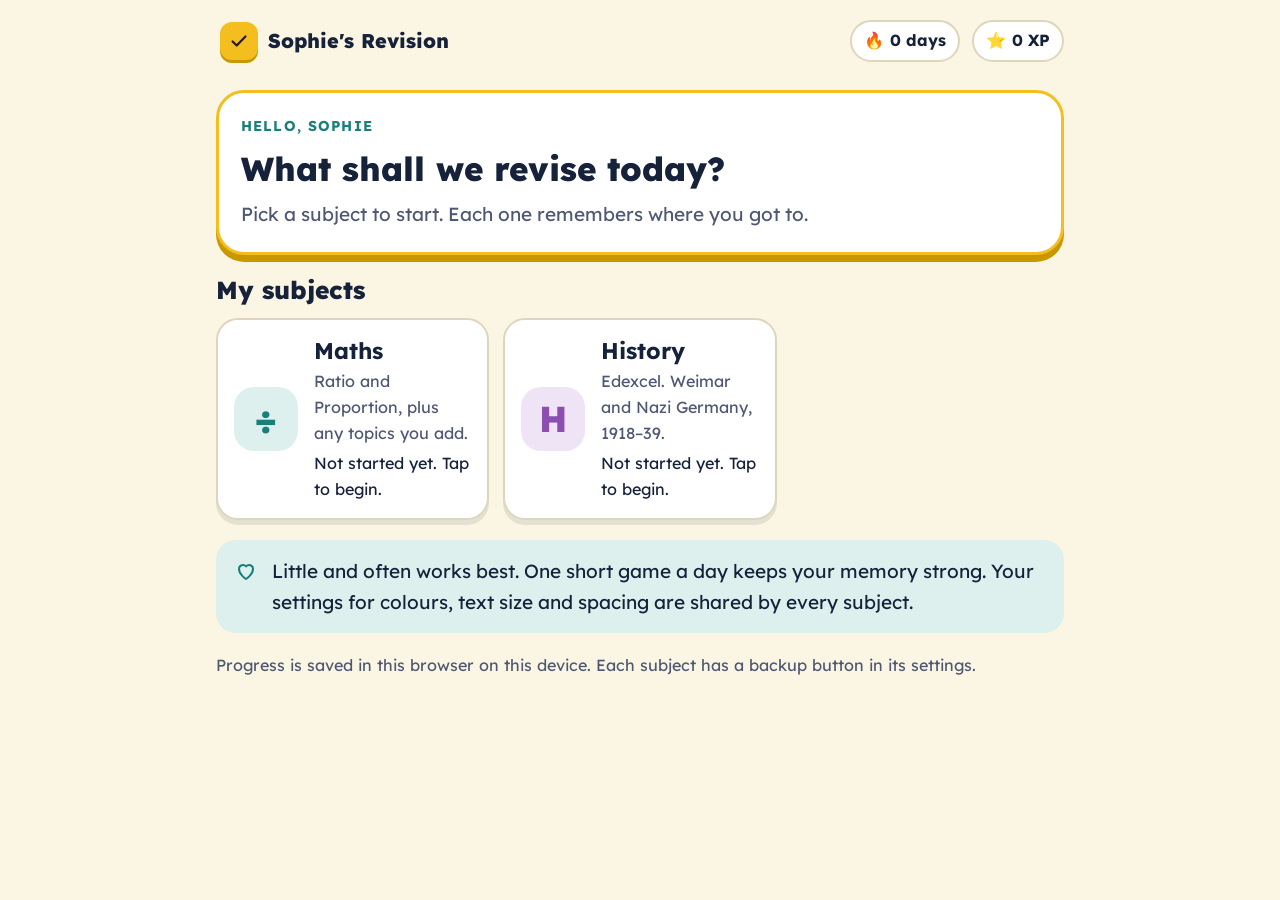
==== commit fe09ca03: "Add a landing page and a History app; move Maths into maths/ The site is now one app per subject, jo" ====
--- a/index.html
+++ b/index.html
@@ -3,993 +3,65 @@
 <head>
 <meta charset="utf-8">
 <meta name="viewport" content="width=device-width, initial-scale=1, viewport-fit=cover">
-<title>Sophie's GCSE Revision</title>
+<title>Sophie's Revision</title>
 <link rel="preconnect" href="https://fonts.googleapis.com">
 <link rel="stylesheet" href="https://fonts.googleapis.com/css2?family=Lexend:wght@400;500;700;800&display=swap">
+<link rel="stylesheet" href="shared/style.css">
 <style>
-/* Layout: one calm app column, the same top bar on every screen, chunky game buttons, one big card per question. */
-:root{
-  --font:'Lexend', 'Verdana', 'Trebuchet MS', system-ui, sans-serif;
-  --bg:#FBF6E4; --surface:#FFFFFF; --surface-2:#F3EEDB; --ink:#16213A; --ink-soft:#4E5873; --line:#DED6BC;
-  --sun:#F4BE1E; --sun-deep:#C99700; --sun-ink:#231A00;
-  --teal:#1B7F79; --teal-deep:#11605B; --teal-soft:#DDF0EE;
-  --good:#2C9659; --good-deep:#1F7343; --good-soft:#DFF3E6;
-  --warm:#D9822B; --warm-deep:#A9621C; --warm-soft:#FBE8D3;
-  --berry:#8A4FB0; --berry-soft:#EFE4F6;
-  --shadow:rgba(22,33,58,.10);
-  --on-accent:#FFFFFF;
-  --fs:19px; --ls:0; --ws:0;
-}
-:root[data-tint="sky"]{--bg:#E7F1F8}
-:root[data-tint="mint"]{--bg:#E8F4EC}
-:root[data-tint="rose"]{--bg:#F8EAEC}
-:root[data-tint="white"]{--bg:#FFFFFF}
-@media (prefers-color-scheme: dark){
-  :root:not([data-theme="light"]){
-    --bg:#121722; --surface:#1A2130; --surface-2:#222B3C; --ink:#F2EFE3; --ink-soft:#B8B6AA; --line:#323D51;
-    --sun:#F5C432; --sun-deep:#B88E0A; --sun-ink:#1E1600;
-    --teal:#4CC2B8; --teal-deep:#2E8E86; --teal-soft:#173836;
-    --good:#5DD08C; --good-deep:#3A9A62; --good-soft:#173526;
-    --warm:#F0A35E; --warm-deep:#B87535; --warm-soft:#3A2818;
-    --berry:#C59BE3; --berry-soft:#2E2238;
-    --shadow:rgba(0,0,0,.35); --on-accent:#0E1A14; color-scheme:dark;
-  }
-  :root:not([data-theme="light"])[data-tint="cream"]{--bg:#17150F}
-  :root:not([data-theme="light"])[data-tint="sky"]{--bg:#0F1821}
-  :root:not([data-theme="light"])[data-tint="mint"]{--bg:#0F1A15}
-  :root:not([data-theme="light"])[data-tint="rose"]{--bg:#1C1316}
-  :root:not([data-theme="light"])[data-tint="white"]{--bg:#121722}
-}
-:root[data-theme="dark"]{
-  --bg:#121722; --surface:#1A2130; --surface-2:#222B3C; --ink:#F2EFE3; --ink-soft:#B8B6AA; --line:#323D51;
-  --sun:#F5C432; --sun-deep:#B88E0A; --sun-ink:#1E1600;
-  --teal:#4CC2B8; --teal-deep:#2E8E86; --teal-soft:#173836;
-  --good:#5DD08C; --good-deep:#3A9A62; --good-soft:#173526;
-  --warm:#F0A35E; --warm-deep:#B87535; --warm-soft:#3A2818;
-  --berry:#C59BE3; --berry-soft:#2E2238;
-  --shadow:rgba(0,0,0,.35); --on-accent:#0E1A14; color-scheme:dark;
-}
-:root[data-theme="dark"][data-tint="cream"]{--bg:#17150F}
-:root[data-theme="dark"][data-tint="sky"]{--bg:#0F1821}
-:root[data-theme="dark"][data-tint="mint"]{--bg:#0F1A15}
-:root[data-theme="dark"][data-tint="rose"]{--bg:#1C1316}
-:root[data-size="m"]{--fs:17px}
-:root[data-size="xl"]{--fs:22px}
-:root[data-spacing="wide"]{--ls:.05em; --ws:.14em}
-
-*{box-sizing:border-box}
-body{margin:0}
-html,body{min-height:100%}
-body{font-family:var(--font); font-size:var(--fs); letter-spacing:var(--ls); word-spacing:var(--ws); line-height:1.6; background:var(--bg); color:var(--ink); transition:background .2s}
-button,input,select,textarea{font:inherit; letter-spacing:inherit; word-spacing:inherit; color:inherit}
-:focus-visible{outline:3px solid var(--teal); outline-offset:3px; border-radius:10px}
-.app{max-width:880px; margin:0 auto; padding-left:max(16px, env(safe-area-inset-left, 0px)); padding-right:max(16px, env(safe-area-inset-right, 0px)); padding-block:12px 48px; display:flex; flex-direction:column; gap:20px}
-h1,h2,h3{margin:0; line-height:1.25; text-wrap:balance; font-weight:800}
-h1{font-size:1.75em} h2{font-size:1.3em} h3{font-size:1.05em}
-p{margin:0}
-.muted{color:var(--ink-soft)}
-.small{font-size:.85em}
-
-/* top bar */
-.bar{display:flex; align-items:center; gap:12px; flex-wrap:wrap; padding-block:6px}
-.brand{display:flex; align-items:center; gap:10px; font-weight:800; font-size:1.05em; margin-right:auto; background:none; border:0; padding:4px; cursor:pointer}
-.brand .logo{width:38px; height:38px; border-radius:12px; background:var(--sun); color:var(--sun-ink); display:grid; place-items:center; box-shadow:0 3px 0 var(--sun-deep)}
-.chip{display:inline-flex; align-items:center; gap:6px; padding:6px 12px; border-radius:999px; background:var(--surface); border:2px solid var(--line); font-weight:700; font-size:.85em; white-space:nowrap}
-.chip svg{flex:none}
-.iconbtn{width:44px; height:44px; border-radius:14px; border:2px solid var(--line); background:var(--surface); display:grid; place-items:center; cursor:pointer}
-.iconbtn:hover{border-color:var(--teal)}
-
-/* buttons */
-a.btn{text-decoration:none}
-.btn{display:inline-flex; align-items:center; justify-content:center; gap:10px; min-height:56px; padding:12px 22px; border-radius:18px; border:0; font-weight:700; font-size:1em; cursor:pointer; background:var(--sun); color:var(--sun-ink); box-shadow:0 5px 0 var(--sun-deep); transition:transform .08s, box-shadow .08s; text-align:center}
-.btn:active{transform:translateY(4px); box-shadow:0 1px 0 var(--sun-deep)}
-.btn:disabled{opacity:.5; cursor:not-allowed}
-.btn.teal{background:var(--teal); color:var(--on-accent); box-shadow:0 5px 0 var(--teal-deep)}
-.btn.teal:active{box-shadow:0 1px 0 var(--teal-deep)}
-.btn.good{background:var(--good); color:var(--on-accent); box-shadow:0 5px 0 var(--good-deep)}
-.btn.good:active{box-shadow:0 1px 0 var(--good-deep)}
-.btn.warm{background:var(--warm); color:#1E1000; box-shadow:0 5px 0 var(--warm-deep)}
-.btn.warm:active{box-shadow:0 1px 0 var(--warm-deep)}
-.btn.ghost{background:var(--surface); color:var(--ink); box-shadow:0 4px 0 var(--line); border:2px solid var(--line)}
-.btn.ghost:active{box-shadow:0 1px 0 var(--line)}
-.btn.wide{width:100%}
-.btn.sm{min-height:44px; padding:8px 14px; font-size:.9em; border-radius:14px}
-.row{display:flex; gap:12px; flex-wrap:wrap; align-items:center}
-.row > *{min-width:0}
-
-.panel{background:var(--surface); border:2px solid var(--line); border-radius:24px; padding:22px; display:flex; flex-direction:column; gap:14px; box-shadow:0 6px 0 var(--shadow)}
-
-/* home mission */
-.mission{display:grid; grid-template-columns:auto 1fr; gap:22px; align-items:center; background:var(--surface); border:3px solid var(--sun); border-radius:28px; padding:22px; box-shadow:0 7px 0 var(--sun-deep)}
-.mission .txt{display:flex; flex-direction:column; gap:10px; min-width:0}
-.eyebrow{font-size:.75em; font-weight:700; text-transform:uppercase; letter-spacing:.08em; color:var(--teal)}
-@media (max-width:560px){.mission{grid-template-columns:1fr; justify-items:start}}
-.ring{position:relative; width:120px; height:120px; flex:none}
-.ring svg{width:100%; height:100%; transform:rotate(-90deg)}
-.ring .num{position:absolute; inset:0; display:grid; place-items:center; text-align:center; font-weight:800; line-height:1.1}
-.ring .num b{font-size:1.9em; display:block}
-.ring .num span{font-size:.7em; color:var(--ink-soft); font-weight:500}
-.ring.sm{width:72px; height:72px}
-.ring.sm .num b{font-size:1.1em}
-
-.calm{display:flex; gap:14px; align-items:flex-start; background:var(--teal-soft); border-radius:20px; padding:16px 18px}
-.calm svg{flex:none; color:var(--teal); margin-top:3px}
-
-.stats{display:grid; grid-template-columns:repeat(3, minmax(0,1fr)); gap:12px}
-.stat{background:var(--surface); border:2px solid var(--line); border-radius:20px; padding:14px; display:flex; flex-direction:column; gap:6px}
-.stat .big{font-size:1.5em; font-weight:800; font-variant-numeric:tabular-nums; line-height:1.1}
-.stat .lbl{font-size:.78em; color:var(--ink-soft)}
-.xpbar{height:12px; border-radius:99px; background:var(--surface-2); overflow:hidden}
-.xpbar i{display:block; height:100%; background:var(--sun); border-radius:99px}
-@media (max-width:480px){.stats{grid-template-columns:1fr 1fr} .stats .stat:last-child{grid-column:1 / -1}}
-
-.grid{display:grid; grid-template-columns:repeat(auto-fill, minmax(min(100%, 250px), 1fr)); gap:14px}
-.deck{background:var(--surface); border:2px solid var(--line); border-radius:22px; padding:16px; display:flex; gap:14px; align-items:center; cursor:pointer; text-align:left; box-shadow:0 5px 0 var(--shadow); transition:transform .1s}
-.deck:hover{transform:translateY(-2px); border-color:var(--teal)}
-.deck .info{display:flex; flex-direction:column; gap:4px; min-width:0}
-.deck .info b{font-size:1.02em; line-height:1.3}
-.subj{display:inline-flex; align-self:flex-start; padding:2px 10px; border-radius:999px; font-size:.72em; font-weight:700; background:var(--teal-soft); color:var(--teal)}
-.subj.English{background:var(--warm-soft); color:var(--warm-deep)}
-.subj.Science{background:var(--good-soft); color:var(--good-deep)}
-.subj.History,.subj.Geography,.subj.Other{background:var(--berry-soft); color:var(--berry)}
-:root[data-theme="dark"] .subj.English{color:var(--warm)}
-@media (prefers-color-scheme: dark){:root:not([data-theme="light"]) .subj.English{color:var(--warm)} :root:not([data-theme="light"]) .subj.Science{color:var(--good)}}
-:root[data-theme="dark"] .subj.Science{color:var(--good)}
-.home-link{display:inline-block; font-weight:700; color:var(--teal); text-decoration:none}
-.home-link:hover{text-decoration:underline}
-.adddeck{border-style:dashed; justify-content:center; color:var(--teal); font-weight:700; min-height:104px; background:transparent; box-shadow:none}
-
-/* games on a topic */
-.games{display:grid; grid-template-columns:repeat(auto-fill, minmax(min(100%, 190px), 1fr)); gap:14px}
-.game{border-radius:22px; padding:18px; border:0; cursor:pointer; text-align:left; display:flex; flex-direction:column; gap:8px; color:var(--ink); transition:transform .1s}
-.game:hover{transform:translateY(-3px)}
-.game:disabled{opacity:.45; cursor:not-allowed; transform:none}
-.game .gi{width:52px; height:52px; border-radius:16px; display:grid; place-items:center; background:var(--surface)}
-.game b{font-size:1.05em}
-.game span{font-size:.82em; color:var(--ink-soft)}
-.g1{background:var(--sun); box-shadow:0 6px 0 var(--sun-deep)} .g1 span{color:var(--sun-ink)} .g1{color:var(--sun-ink)}
-.g2{background:var(--teal-soft); box-shadow:0 6px 0 var(--teal)}
-.g3{background:var(--good-soft); box-shadow:0 6px 0 var(--good)}
-.g4{background:var(--berry-soft); box-shadow:0 6px 0 var(--berry)}
-
-.sheet{display:flex; flex-direction:column; gap:12px}
-.sheetcard{background:var(--surface); border:2px solid var(--line); border-radius:18px; padding:14px 16px; display:flex; flex-direction:column; gap:8px}
-.sheetcard .qa{display:flex; gap:10px; align-items:flex-start; justify-content:space-between}
-.sheetcard .qa > div{min-width:0}
-.ans{font-weight:700; color:var(--teal)}
-.kw{display:grid; grid-template-columns:minmax(0,.9fr) minmax(0,2fr); gap:0; border:2px solid var(--line); border-radius:18px; overflow:hidden; background:var(--surface)}
-.kw div{padding:10px 14px; border-top:2px solid var(--line)}
-.kw div:nth-child(-n+2){border-top:0}
-.kw .t{font-weight:700; background:var(--berry-soft); color:var(--ink)}
-details{border-radius:18px}
-summary{cursor:pointer; font-weight:700; padding:6px 0}
-
-/* visual aids */
-.vtable{overflow-x:auto}
-.vtable table{border-collapse:collapse; font-variant-numeric:tabular-nums}
-.vtable th,.vtable td{border:2px solid var(--ink); padding:8px 16px; text-align:center; min-width:70px; font-weight:700}
-.vtable th{background:var(--berry-soft)}
-.vtable td{background:var(--surface)}
-.vsteps{list-style:none; margin:0; padding:0; display:flex; flex-direction:column; gap:8px; counter-reset:s}
-.vsteps li{display:flex; gap:12px; align-items:flex-start; counter-increment:s}
-.vsteps li::before{content:counter(s); flex:none; width:32px; height:32px; border-radius:50%; background:var(--teal); color:var(--on-accent); font-weight:800; display:grid; place-items:center; font-size:.85em; margin-top:1px}
-.hook{display:flex; gap:12px; align-items:flex-start; background:var(--sun); color:var(--sun-ink); border-radius:16px; padding:12px 14px; font-weight:600}
-.hook svg{flex:none; margin-top:2px}
-
-/* play */
-.playtop{display:flex; align-items:center; gap:14px; flex-wrap:wrap}
-.dots{display:flex; gap:6px; flex-wrap:wrap; flex:1; min-width:0}
-.dots i{width:16px; height:16px; border-radius:50%; background:var(--surface-2); border:2px solid var(--line)}
-.dots i.done{background:var(--good); border-color:var(--good)}
-.dots i.miss{background:var(--warm); border-color:var(--warm)}
-.dots i.now{border-color:var(--ink); background:var(--sun)}
-.big-card{background:var(--surface); border:3px solid var(--ink); border-radius:28px; padding:26px; display:flex; flex-direction:column; gap:18px; box-shadow:0 8px 0 var(--ink); min-height:260px}
-.qtext{font-size:1.35em; font-weight:700; line-height:1.4}
-.qhead{display:flex; gap:12px; align-items:flex-start; justify-content:space-between}
-.qhead > div{min-width:0}
-.flip-ans{font-size:1.6em; font-weight:800; color:var(--teal)}
-.choices{display:grid; grid-template-columns:1fr 1fr; gap:12px}
-@media (max-width:560px){.choices{grid-template-columns:1fr}}
-.choice{min-height:64px; border-radius:18px; border:3px solid var(--line); background:var(--surface); padding:12px 16px; text-align:left; font-weight:600; cursor:pointer; box-shadow:0 4px 0 var(--line); display:flex; gap:12px; align-items:center}
-.choice .k{flex:none; width:32px; height:32px; border-radius:10px; background:var(--surface-2); display:grid; place-items:center; font-weight:800; font-size:.85em}
-.choice:hover:not(:disabled){border-color:var(--teal)}
-.choice:disabled{cursor:default}
-.choice.right{border-color:var(--good); background:var(--good-soft); box-shadow:0 4px 0 var(--good)}
-.choice.wrong{border-color:var(--warm); background:var(--warm-soft); box-shadow:0 4px 0 var(--warm)}
-.feedback{border-radius:20px; padding:16px 18px; display:flex; flex-direction:column; gap:12px}
-.feedback.ok{background:var(--good-soft)}
-.feedback.notyet{background:var(--warm-soft)}
-.feedback .head{font-weight:800; font-size:1.1em}
-.explain{background:var(--teal-soft); border-radius:16px; padding:14px 16px; white-space:pre-wrap}
-.hintbox{background:var(--surface-2); border-radius:16px; padding:12px 16px}
-
-.match{display:grid; grid-template-columns:1fr 1fr; gap:12px}
-.match .col{display:flex; flex-direction:column; gap:10px; min-width:0}
-.tile{min-height:60px; border-radius:16px; border:3px solid var(--line); background:var(--surface); padding:10px 14px; cursor:pointer; font-weight:600; text-align:left; box-shadow:0 4px 0 var(--line); transition:opacity .3s, transform .1s}
-.tile.term{font-weight:800; background:var(--berry-soft); border-color:var(--berry-soft)}
-.tile.sel{border-color:var(--teal); box-shadow:0 4px 0 var(--teal); transform:translateY(-2px)}
-.tile.ok{border-color:var(--good); background:var(--good-soft); box-shadow:none; opacity:.55; cursor:default}
-@media (max-width:520px){.match{grid-template-columns:1fr}}
-
-.built{display:flex; flex-direction:column; gap:8px; min-height:60px; border:3px dashed var(--line); border-radius:18px; padding:12px}
-.built .stepok{display:flex; gap:12px; align-items:center; background:var(--good-soft); border-radius:12px; padding:8px 12px; font-weight:600}
-.built .stepok b{flex:none; width:30px; height:30px; border-radius:50%; background:var(--good); color:var(--on-accent); display:grid; place-items:center; font-size:.85em}
-.pool{display:flex; flex-direction:column; gap:10px}
-.tile.glow{border-color:var(--sun); box-shadow:0 4px 0 var(--sun-deep)}
-
-@keyframes shake{0%,100%{transform:translateX(0)}25%{transform:translateX(-6px)}75%{transform:translateX(6px)}}
-.shake{animation:shake .3s}
-@keyframes pop{0%{transform:scale(.6); opacity:0}100%{transform:scale(1); opacity:1}}
-
-.done{align-items:center; text-align:center}
-.stars{display:flex; gap:10px; justify-content:center}
-.stars svg{animation:pop .4s both}
-.stars svg:nth-child(2){animation-delay:.15s} .stars svg:nth-child(3){animation-delay:.3s}
-
-/* forms */
-label.f{display:flex; flex-direction:column; gap:6px; font-weight:700}
-input[type=text],select,textarea{border:2px solid var(--line); border-radius:14px; padding:12px 14px; background:var(--surface); font-weight:400; width:100%}
-textarea{min-height:160px; resize:vertical; line-height:1.5}
-.drop{border:3px dashed var(--teal); border-radius:20px; padding:20px; display:flex; flex-direction:column; gap:10px; align-items:center; text-align:center; background:var(--teal-soft); cursor:pointer}
-.drop.over{background:var(--surface)}
-.thumbs{display:flex; gap:10px; flex-wrap:wrap}
-.thumb{position:relative; width:84px; height:84px; border-radius:12px; overflow:hidden; border:2px solid var(--line); background:var(--surface-2); display:grid; place-items:center; font-size:.7em; text-align:center; padding:4px}
-.thumb img{width:100%; height:100%; object-fit:cover; position:absolute; inset:0}
-.thumb button{position:absolute; top:2px; right:2px; width:26px; height:26px; border-radius:50%; border:0; background:var(--ink); color:var(--bg); cursor:pointer; font-weight:800; line-height:1}
-.seg{display:flex; gap:8px; flex-wrap:wrap}
-.seg button{min-height:48px; padding:8px 16px; border-radius:14px; border:3px solid var(--line); background:var(--surface); cursor:pointer; font-weight:700}
-.seg button[aria-pressed="true"]{border-color:var(--teal); background:var(--teal-soft)}
-.swatch{width:20px; height:20px; border-radius:50%; display:inline-block; border:2px solid var(--line); vertical-align:middle; margin-right:6px}
-.status{display:flex; gap:12px; align-items:center; background:var(--surface-2); border-radius:16px; padding:14px 16px}
-.spinner{width:26px; height:26px; border-radius:50%; border:4px solid var(--line); border-top-color:var(--teal); animation:spin 1s linear infinite; flex:none}
-@keyframes spin{to{transform:rotate(360deg)}}
-.toast{position:fixed; left:50%; bottom:calc(20px + env(safe-area-inset-bottom, 0px)); transform:translateX(-50%); background:var(--ink); color:var(--bg); padding:12px 20px; border-radius:16px; font-weight:600; z-index:50; max-width:calc(100% - 32px); text-align:center}
-.confetti{position:fixed; inset:0; pointer-events:none; z-index:40; width:100%; height:100%}
-.back{display:inline-flex; align-items:center; gap:8px; background:none; border:0; cursor:pointer; font-weight:700; color:var(--teal); padding:6px 0}
-.danger{color:var(--warm-deep)}
-@media (prefers-reduced-motion: reduce){*{animation:none!important; transition:none!important}}
+.subject{display:flex; gap:16px; align-items:center; text-decoration:none; color:var(--ink); min-height:120px}
+.subject .icon{flex:none; width:64px; height:64px; border-radius:20px; display:grid; place-items:center; font-size:1.9em; font-weight:800}
+.subject .info{display:flex; flex-direction:column; gap:4px; min-width:0}
+.subject .info b{font-size:1.2em}
+.subject.maths .icon{background:var(--teal-soft); color:var(--teal)}
+.subject.history .icon{background:var(--berry-soft); color:var(--berry)}
+.startchip{align-self:flex-start; background:var(--sun); color:var(--sun-ink); border-radius:999px; padding:2px 12px; font-size:.75em; font-weight:800}
 </style>
 </head>
 <body>
 <div class="app" id="app"></div>
-<div id="toastRoot"></div>
+<script>
+/* Landing page: one card per subject. Each app saves a short summary (cards due, XP, streak) that this page reads. */
+const SUBJECTS = [
+  {id: "maths", name: "Maths", href: "maths/", icon: "÷", about: "Ratio and Proportion, plus any topics you add."},
+  {id: "history", name: "History", href: "history/", icon: "H", about: "Edexcel. Weimar and Nazi Germany, 1918–39."}
+];
+const read = k => { try { return JSON.parse(localStorage.getItem(k)); } catch(e){ return null; } };
+const esc = s => String(s ?? "").replace(/[&<>"']/g, c => ({"&":"&amp;","<":"&lt;",">":"&gt;",'"':"&quot;","'":"&#39;"}[c]));
 
-<script>
-/* ---------- built-in topic: matches the six-lesson Ratio and Proportion unit ---------- */
-const BUILTIN = {
-  id: "ratio-builtin", builtin: true, subject: "Maths", title: "Ratio and Proportion",
-  cards: [
-    {id:"r1", q:"Share £35 in the ratio 2 : 5.", a:"£10 and £25", hint:"Add the parts: 2 + 5 = 7. Then 35 ÷ 7.", hook:"Add the parts, divide, then times. Add. Divide. Times.", choices:["£10 and £25","£14 and £21","£5 and £30","£7 and £28"], visual:{kind:"table", headers:["A","B","Total"], rows:[["2","5","7"],["10","25","35"]]}},
-    {id:"r2", q:"Jerry and Mick share money in the ratio 2 : 3. Mick gets £900. How much does Jerry get?", a:"£600", hint:"Mick's 3 parts are £900. What is one part?", hook:"Put the number you KNOW in the RIGHT column.", choices:["£600","£1350","£360","£1500"], visual:{kind:"table", headers:["Jerry","Mick","Total"], rows:[["2","3","5"],["600","900","1500"]]}},
-    {id:"r3", q:"Red : blue = 5 : 2. There are 21 more red than blue. How many red are there?", a:"35 red", hint:"The difference in the ratio is 5 − 2 = 3.", hook:"'More than' means use the Difference column.", choices:["35 red","15 red","21 red","105 red"], visual:{kind:"table", headers:["Red","Blue","Difference"], rows:[["5","2","3"],["35","14","21"]]}},
-    {id:"r4", q:"Simplify 24 : 36", a:"2 : 3", hint:"Divide both sides by 12.", hook:"Simplify means divide BOTH sides by the same number.", choices:["2 : 3","4 : 6","3 : 2","6 : 9"], visual:null},
-    {id:"r5", q:"Write 12 : 30 in the form 1 : n", a:"1 : 2.5", hint:"The 1 is on the LEFT. Divide both sides by 12.", hook:"1 : n has the 1 on the LEFT. Divide by the LEFT number.", choices:["1 : 2.5","1 : 18","2 : 5","1 : 0.4"], visual:null},
-    {id:"r6", q:"Write 18 : 4 in the form n : 1", a:"4.5 : 1", hint:"The 1 is on the RIGHT. Divide both sides by 4.", hook:"n : 1 has the 1 on the RIGHT. Divide by the RIGHT number.", choices:["4.5 : 1","9 : 2","1 : 4.5","4 : 1"], visual:null},
-    {id:"r7", q:"Red : blue = 3 : 4. What fraction are red?", a:"3/7", hint:"The bottom of the fraction is all the parts added.", hook:"Fraction bottom = add up every part.", choices:["3/7","3/4","4/7","1/3"], visual:null},
-    {id:"r8", q:"4 kg of apples cost £6. Work out the cost of 7 kg.", a:"£10.50", hint:"Find the cost of 1 kg first.", hook:"Find ONE, then times by how many you need.", choices:["£10.50","£42","£24","£9"], visual:{kind:"steps", steps:["Divide: £6 ÷ 4 = £1.50 for 1 kg","Multiply: 7 × £1.50 = £10.50"]}},
-    {id:"r9", q:"12 biscuits use 180 g of flour. How much flour for 20 biscuits?", a:"300 g", hint:"12 → 4 biscuits is ÷ 3. Then 4 → 20 is × 5.", hook:"Do the SAME to every ingredient.", choices:["300 g","200 g","240 g","360 g"], visual:{kind:"table", headers:["Biscuits","Flour (g)"], rows:[["12","180"],["4","60"],["20","300"]]}},
-    {id:"r10", q:"250 g of pasta feeds 4 people. Kai has 600 g. Is that enough for 10 people?", a:"No. 10 people need 625 g.", hint:"Find how much 1 person needs.", hook:"Is there enough? Work out NEEDED, then compare with HAS.", choices:["No. 10 people need 625 g.","Yes. 10 people need 500 g.","Yes. 600 g is more than 250 g.","No. 10 people need 1000 g."], visual:{kind:"steps", steps:["1 person: 250 ÷ 4 = 62.5 g","10 people: 62.5 × 10 = 625 g","625 g is more than 600 g, so no"]}},
-    {id:"r11", q:"10 rulers cost £3. Pen : ruler cost = 4 : 3. Work out the cost of 5 pens.", a:"£2.00", hint:"Find the cost of one ruler in pence first.", hook:"Work in pence. No decimals to trip you up.", choices:["£2.00","£1.50","£4.00","£2.50"], visual:{kind:"steps", steps:["One ruler: 300p ÷ 10 = 30p","30 ÷ 3 = 10, so one pen = 4 × 10 = 40p","5 pens: 5 × 40p = 200p = £2.00"]}},
-    {id:"r12", q:"Batteries: 4 for £2.80 or 10 for £6.50. Which is better value?", a:"10 for £6.50 (65p each)", hint:"Find the price of ONE battery in each pack.", hook:"Best buy: make the amounts the SAME, then compare.", choices:["10 for £6.50 (65p each)","4 for £2.80 (70p each)","They cost the same","4 for £2.80 (65p each)"], visual:{kind:"table", headers:["Pack","Price","Price for 1"], rows:[["4","£2.80","70p"],["10","£6.50","65p"]]}},
-    {id:"r13", q:"£1 = €1.15. Change £200 into euros.", a:"€230", hint:"Pounds to euros: multiply.", hook:"Pounds to euros, times. Euros to pounds, divide.", choices:["€230","€173.91","€215","€115"], visual:null},
-    {id:"r14", q:"A coat costs £80. It is reduced by 15%. Work out the sale price.", a:"£68", hint:"Find 10% and 5%, then add them.", hook:"Discount: find it, then TAKE IT AWAY.", choices:["£68","£12","£92","£65"], visual:{kind:"steps", steps:["10% = £8","5% = £4","15% = £12","£80 − £12 = £68"]}},
-    {id:"r15", q:"£4500 is invested for 3 years at 1.8% simple interest. Work out the total interest.", a:"£243", hint:"1 year: 1.8 ÷ 100 × 4500. Then times 3.", hook:"Interest means JUST the extra money. Read the last line.", choices:["£243","£4743","£81","£4257"], visual:{kind:"steps", steps:["1 year: 1.8 ÷ 100 × 4500 = £81","3 years: £81 × 3 = £243","Stop: the question asks for interest only"]}}
-  ],
-  keywords: [
-    {term:"Ratio", meaning:"How much of one thing compared to another."},
-    {term:"Part", meaning:"One share of the ratio."},
-    {term:"Total", meaning:"All the parts added together."},
-    {term:"Difference", meaning:"How many more one share is. Take away."},
-    {term:"Multiplier", meaning:"The number you multiply every column by."},
-    {term:"Unitary method", meaning:"Find the value of ONE first."},
-    {term:"Exchange rate", meaning:"How much of one currency you get for 1."},
-    {term:"Simple interest", meaning:"The same extra money every year."}
-  ],
-  methods: [
-    {name:"Ratio table", steps:["Draw a column for each person","Write the ratio in the top row","Put the number you know in the right column","Multiplier = number you know ÷ ratio number above","Multiply every column by the multiplier"]},
-    {name:"Unitary method", steps:["Divide to find the value of ONE","Label it, like 1 kg = £1.50","Multiply by how many you need","Write the answer with units"]},
-    {name:"Cost ratio problem", steps:["Find the price of ONE item you are told about, in pence","Put that price under its item in the ratio table","Find the multiplier","Find the price of ONE of the other item","Multiply by how many the question asks for","Change back to pounds"]},
-    {name:"Percentage discount", steps:["Find 10% by dividing by 10","Build the percentage you need","Take it away from the price","Write the answer with £"]}
-  ]
-};
+const st = Object.assign({tint: "cream", size: "l", spacing: false, theme: "auto"}, read("sgr-settings") || {});
+const root = document.documentElement;
+root.setAttribute("data-tint", st.tint);
+root.setAttribute("data-size", st.size);
+root.setAttribute("data-spacing", st.spacing ? "wide" : "normal");
+if (st.theme !== "auto") root.setAttribute("data-theme", st.theme);
 
-/* ---------- small helpers ---------- */
-const INTERVALS = [0, 1, 2, 4, 7, 14];
-const esc = s => String(s ?? "").replace(/[&<>"']/g, c => ({"&":"&amp;","<":"&lt;",">":"&gt;",'"':"&quot;","'":"&#39;"}[c]));
-const ymd = d => d.getFullYear() + "-" + String(d.getMonth()+1).padStart(2,"0") + "-" + String(d.getDate()).padStart(2,"0");
-const today = () => ymd(new Date());
-const addDays = (s, n) => { const [y,m,d] = s.split("-").map(Number); return ymd(new Date(y, m-1, d+n)); };
-function niceDate(s){
-  if (!s || s <= today()) return "today";
-  if (s === addDays(today(), 1)) return "tomorrow";
-  const [y,m,d] = s.split("-").map(Number);
-  return new Date(y, m-1, d).toLocaleDateString("en-GB", {weekday:"long", day:"numeric", month:"short"});
-}
-const shuffle = a => { const b = a.slice(); for (let i = b.length-1; i > 0; i--){ const j = Math.floor(Math.random()*(i+1)); [b[i], b[j]] = [b[j], b[i]]; } return b; };
-const LS = {
-  get(k, d){ try { const v = localStorage.getItem(k); return v ? JSON.parse(v) : d; } catch(e){ return d; } },
-  set(k, v){ try { localStorage.setItem(k, JSON.stringify(v)); } catch(e){} }
-};
-const uid36 = () => Date.now().toString(36) + Math.random().toString(36).slice(2,6);
+const sums = SUBJECTS.map(s => Object.assign({}, s, {sum: read("sgr-sum-" + s.id)}));
+const streak = Math.max(0, ...sums.map(s => (s.sum && s.sum.streak) || 0));
+const xp = sums.reduce((n, s) => n + ((s.sum && s.sum.xp) || 0), 0);
+const started = sums.filter(s => s.sum);
+// Suggest the subject with the most cards waiting; if nothing has been started, suggest nothing.
+const best = started.filter(s => s.sum.due > 0).sort((a, b) => b.sum.due - a.sum.due)[0];
 
-const I = {
-  star: (f, s=20) => `<svg width="${s}" height="${s}" viewBox="0 0 24 24" aria-hidden="true"><path d="M12 2.8l2.8 5.9 6.4.8-4.7 4.4 1.2 6.4L12 17.2l-5.7 3.1 1.2-6.4L2.8 9.5l6.4-.8z" fill="${f}" stroke="currentColor" stroke-width="1.5" stroke-linejoin="round"/></svg>`,
-  flame: `<svg width="18" height="18" viewBox="0 0 24 24" aria-hidden="true"><path d="M12 2c1 4 5 6 5 11a5 5 0 01-10 0c0-2 1-3.5 2-4.5 0 2 1 3 2 3-1-3 0-6.5 1-9.5z" fill="var(--warm)" stroke="currentColor" stroke-width="1.4" stroke-linejoin="round"/></svg>`,
-  gear: `<svg width="22" height="22" viewBox="0 0 24 24" fill="none" stroke="currentColor" stroke-width="2" aria-hidden="true"><circle cx="12" cy="12" r="3.2"/><path d="M12 2.5v3M12 18.5v3M4.6 4.6l2.1 2.1M17.3 17.3l2.1 2.1M2.5 12h3M18.5 12h3M4.6 19.4l2.1-2.1M17.3 6.7l2.1-2.1"/></svg>`,
-  speak: `<svg width="22" height="22" viewBox="0 0 24 24" fill="none" stroke="currentColor" stroke-width="2" stroke-linecap="round" stroke-linejoin="round" aria-hidden="true"><path d="M4 9v6h4l5 4V5L8 9z"/><path d="M16.5 8.5a5 5 0 010 7M19 6a8.5 8.5 0 010 12"/></svg>`,
-  back: `<svg width="20" height="20" viewBox="0 0 24 24" fill="none" stroke="currentColor" stroke-width="2.5" stroke-linecap="round" stroke-linejoin="round" aria-hidden="true"><path d="M15 5l-7 7 7 7"/></svg>`,
-  bulb: `<svg width="22" height="22" viewBox="0 0 24 24" fill="none" stroke="currentColor" stroke-width="2" stroke-linecap="round" aria-hidden="true"><path d="M9 18h6M10 21h4M12 3a6 6 0 00-3.5 10.9c.6.5 1 1.2 1 2.1h5c0-.9.4-1.6 1-2.1A6 6 0 0012 3z"/></svg>`,
-  heart: `<svg width="24" height="24" viewBox="0 0 24 24" fill="none" stroke="currentColor" stroke-width="2" stroke-linejoin="round" aria-hidden="true"><path d="M12 20s-7-4.4-7-10a4 4 0 017-2.6A4 4 0 0119 10c0 5.6-7 10-7 10z"/></svg>`,
-  plus: `<svg width="22" height="22" viewBox="0 0 24 24" fill="none" stroke="currentColor" stroke-width="2.5" stroke-linecap="round" aria-hidden="true"><path d="M12 5v14M5 12h14"/></svg>`,
-  cards: `<svg width="28" height="28" viewBox="0 0 24 24" fill="none" stroke="currentColor" stroke-width="2" stroke-linejoin="round" aria-hidden="true"><rect x="3" y="6" width="13" height="15" rx="2.5"/><path d="M8 3h10.5A2.5 2.5 0 0121 5.5V18"/></svg>`,
-  quiz: `<svg width="28" height="28" viewBox="0 0 24 24" fill="none" stroke="currentColor" stroke-width="2" stroke-linecap="round" aria-hidden="true"><circle cx="12" cy="12" r="9"/><path d="M9.5 9.5a2.5 2.5 0 114 2c-1 .6-1.5 1.2-1.5 2.3M12 17h.01"/></svg>`,
-  match: `<svg width="28" height="28" viewBox="0 0 24 24" fill="none" stroke="currentColor" stroke-width="2" stroke-linejoin="round" aria-hidden="true"><rect x="3" y="4" width="7" height="6" rx="1.5"/><rect x="14" y="14" width="7" height="6" rx="1.5"/><path d="M10 7h4a3 3 0 013 3v4" stroke-linecap="round"/></svg>`,
-  order: `<svg width="28" height="28" viewBox="0 0 24 24" fill="none" stroke="currentColor" stroke-width="2" stroke-linecap="round" aria-hidden="true"><path d="M9 6h11M9 12h11M9 18h11"/><path d="M4 5l1-1v4M3.5 11.5c0-1 2.5-1 2.5 0S3.5 13.5 3.5 14H6M3.5 17h2.2l-1 1.2c1 0 1.3.5 1.3 1s-.5 1-1.2 1H3.5"/></svg>`,
-  logo: `<svg width="22" height="22" viewBox="0 0 24 24" fill="none" stroke="currentColor" stroke-width="2.4" stroke-linecap="round" stroke-linejoin="round" aria-hidden="true"><path d="M5 12.5l4.5 4.5L19 7"/></svg>`
-};
-
-/* ---------- state ---------- */
-const S = {
-  view: "home", deckId: null, decks: LS.get("sgr-decks", []),
-  progress: Object.assign({xp:0, streak:0, lastDay:null, cards:{}}, LS.get("sgr-progress", {})),
-  settings: Object.assign({tint:"cream", size:"l", spacing:false, sound:true, theme:"auto"}, LS.get("sgr-settings", {})),
-  round: null, add: null, sampleOK: false, imagesOK: false, cloud: false, confirmDelete: false
-};
-let db = null, sample = null, progRef = null, decksCloud = false;
-
-const allDecks = () => [BUILTIN, ...S.decks];
-const findDeck = id => allDecks().find(d => d.id === id);
-const keyOf = (deck, card) => deck.id + ":" + card.id;
-const cardState = k => S.progress.cards[k] || {box:0, due:null};
-const isDue = k => { const c = cardState(k); return c.box === 0 || !c.due || c.due <= today(); };
-
-function deckStats(deck){
-  const n = deck.cards.length || 1;
-  let sum = 0, remembered = 0, due = 0, next = null;
-  for (const c of deck.cards){
-    const st = cardState(keyOf(deck, c));
-    sum += st.box; if (st.box >= 2) remembered++;
-    if (isDue(keyOf(deck, c))) due++;
-    else if (!next || st.due < next) next = st.due;
-  }
-  return {strength: Math.round(100 * sum / (5 * n)), remembered, due, next, total: deck.cards.length};
-}
-function missionCards(){
-  const out = [];
-  for (const d of allDecks()) for (const c of d.cards) if (isDue(keyOf(d, c))) out.push({deck:d, card:c, seen: cardState(keyOf(d,c)).box > 0});
-  // reviews first (they are about to be forgotten), then a few new cards
-  out.sort((a, b) => (b.seen - a.seen));
-  return out.slice(0, 8);
-}
-function nextCheck(){
-  let next = null;
-  for (const d of allDecks()) for (const c of d.cards){ const st = cardState(keyOf(d,c)); if (st.box > 0 && st.due && st.due > today() && (!next || st.due < next)) next = st.due; }
-  return next;
-}
-const level = () => 1 + Math.floor(S.progress.xp / 150);
-const levelPct = () => Math.round(100 * (S.progress.xp % 150) / 150);
-
-/* ---------- saving ---------- */
-let writeChain = Promise.resolve(), saveQueued = false;
-function saveProgress(){
-  LS.set("sgr-progress", S.progress);
-  if (!progRef || saveQueued) return;
-  saveQueued = true;
-  writeChain = writeChain.then(async () => {
-    saveQueued = false;
-    try { await progRef.set(JSON.parse(JSON.stringify(S.progress))); }
-    catch(e){ if (e && e.code === "invalid_argument") { progRef = null; } }
-  });
-}
-function saveSettings(){ LS.set("sgr-settings", S.settings); applySettings(); }
-function applySettings(){
-  const r = document.documentElement;
-  r.setAttribute("data-tint", S.settings.tint);
-  r.setAttribute("data-size", S.settings.size);
-  r.setAttribute("data-spacing", S.settings.spacing ? "wide" : "normal");
-  if (S.settings.theme === "auto") r.removeAttribute("data-theme"); else r.setAttribute("data-theme", S.settings.theme);
-}
-async function saveDeck(deck){
-  if (decksCloud){
-    try { await db.collection("decks").doc(deck.id).set(JSON.parse(JSON.stringify(deck))); return true; }
-    catch(e){ toast("Could not save online. Saved on this device instead."); }
-  }
-  S.decks = S.decks.filter(d => d.id !== deck.id).concat(deck);
-  LS.set("sgr-decks", S.decks);
-  return true;
-}
-async function removeDeck(id){
-  if (decksCloud){ try { await db.collection("decks").doc(id).delete(); } catch(e){} }
-  S.decks = S.decks.filter(d => d.id !== id);
-  LS.set("sgr-decks", S.decks);
+function status(s){
+  if (!s.sum) return "Not started yet. Tap to begin.";
+  const due = s.sum.due ? `${s.sum.due} card${s.sum.due === 1 ? "" : "s"} ready to check` : "All cards checked for now";
+  const exam = s.sum.examTotal ? ` · Exam practice ${s.sum.exam} of ${s.sum.examTotal}` : "";
+  return due + exam;
 }
 
-function grade(k, ok){
-  const st = Object.assign({box:0}, cardState(k));
-  st.box = ok ? Math.min(5, st.box + 1) : 1;
-  st.due = addDays(today(), INTERVALS[st.box]);
-  S.progress.cards[k] = st;
-}
-function addXP(n){ S.progress.xp += n; }
-function markDay(){
-  const t = today();
-  if (S.progress.lastDay === t) return;
-  S.progress.streak = (S.progress.lastDay === addDays(t, -1)) ? S.progress.streak + 1 : 1;
-  S.progress.lastDay = t;
-}
-function streakNow(){ const l = S.progress.lastDay; return (l === today() || l === addDays(today(), -1)) ? S.progress.streak : 0; }
-
-/* ---------- sound and speech ---------- */
-let actx = null;
-function chime(good){
-  if (!S.settings.sound) return;
-  try {
-    actx = actx || new (window.AudioContext || window.webkitAudioContext)();
-    const notes = good ? [660, 880] : [392];
-    notes.forEach((f, i) => {
-      const o = actx.createOscillator(), g = actx.createGain();
-      o.type = "sine"; o.frequency.value = f;
-      const t = actx.currentTime + i * 0.11;
-      g.gain.setValueAtTime(0, t); g.gain.linearRampToValueAtTime(0.07, t + 0.02); g.gain.exponentialRampToValueAtTime(0.0001, t + 0.35);
-      o.connect(g).connect(actx.destination); o.start(t); o.stop(t + 0.4);
-    });
-  } catch(e){}
-}
-function speak(text){
-  try {
-    const ss = window.speechSynthesis; if (!ss) { toast("Read aloud is not available here."); return; }
-    ss.cancel();
-    const u = new SpeechSynthesisUtterance(text);
-    u.lang = "en-GB"; u.rate = 0.9;
-    const v = ss.getVoices().find(v => /en-GB/i.test(v.lang)); if (v) u.voice = v;
-    ss.speak(u);
-  } catch(e){ toast("Read aloud is not available here."); }
-}
-const speakBtn = text => `<button class="iconbtn" data-act="speak" data-text="${esc(text)}" aria-label="Read aloud" title="Read aloud">${I.speak}</button>`;
-
-let toastTimer;
-function toast(msg){
-  const r = document.getElementById("toastRoot");
-  r.innerHTML = `<div class="toast" role="status">${esc(msg)}</div>`;
-  clearTimeout(toastTimer); toastTimer = setTimeout(() => r.innerHTML = "", 3200);
-}
-
-function confetti(){
-  if (matchMedia("(prefers-reduced-motion: reduce)").matches) return;
-  const c = document.createElement("canvas"); c.className = "confetti"; document.body.appendChild(c);
-  const x = c.getContext("2d"); const W = c.width = innerWidth, H = c.height = innerHeight;
-  const cs = getComputedStyle(document.documentElement);
-  const cols = ["--sun","--teal","--good","--warm","--berry"].map(v => cs.getPropertyValue(v).trim());
-  const P = Array.from({length:110}, () => ({x: W/2 + (Math.random()-.5)*W*.3, y: H*.35, vx:(Math.random()-.5)*11, vy:-Math.random()*12-4, r:Math.random()*6+4, c:cols[Math.floor(Math.random()*cols.length)], a:Math.random()*6}));
-  let t = 0;
-  (function f(){ x.clearRect(0,0,W,H); for (const p of P){ p.vy += .35; p.x += p.vx; p.y += p.vy; p.a += .2; x.save(); x.translate(p.x,p.y); x.rotate(p.a); x.fillStyle = p.c; x.fillRect(-p.r/2,-p.r/4,p.r,p.r/2); x.restore(); }
-    if (++t < 110) requestAnimationFrame(f); else c.remove(); })();
-}
-
-/* ---------- visual aids ---------- */
-function visualHTML(v){
-  if (!v) return "";
-  if (v.kind === "table") return `<div class="vtable"><table><thead><tr>${v.headers.map(h => `<th>${esc(h)}</th>`).join("")}</tr></thead><tbody>${v.rows.map(r => `<tr>${r.map(c => `<td>${esc(c)}</td>`).join("")}</tr>`).join("")}</tbody></table></div>`;
-  if (v.kind === "steps") return `<ol class="vsteps">${v.steps.map(s => `<li><span>${esc(s)}</span></li>`).join("")}</ol>`;
-  return "";
-}
-const hookHTML = h => h ? `<div class="hook">${I.bulb}<span><span class="small" style="display:block;font-weight:800">Memory hook</span>${esc(h)}</span></div>` : "";
-function ringHTML(pct, big, small, cls = ""){
-  const r = 52, C = 2 * Math.PI * r, off = C * (1 - Math.max(0, Math.min(100, pct)) / 100);
-  return `<div class="ring ${cls}"><svg viewBox="0 0 120 120" aria-hidden="true"><circle cx="60" cy="60" r="${r}" fill="none" stroke="var(--surface-2)" stroke-width="14"/><circle cx="60" cy="60" r="${r}" fill="none" stroke="var(--good)" stroke-width="14" stroke-linecap="round" stroke-dasharray="${C}" stroke-dashoffset="${off}"/></svg><div class="num"><div><b>${big}</b><span>${small}</span></div></div></div>`;
-}
-
-/* ---------- views ---------- */
-function topBar(){
-  return `<header class="bar">
-    <button class="brand" data-act="home" aria-label="Home"><span class="logo">${I.logo}</span><span>Sophie's GCSE Revision</span></button>
-    <span class="chip" title="Days in a row">${I.flame}<span>${streakNow()} day${streakNow() === 1 ? "" : "s"}</span></span>
-    <span class="chip" title="Level">${I.star("var(--sun)", 18)}<span>Level ${level()}</span></span>
-    <button class="iconbtn" data-act="settings" aria-label="Settings" title="Settings">${I.gear}</button>
-  </header>`;
-}
-
-function homeView(){
-  const m = missionCards(), next = nextCheck();
-  const totalCards = allDecks().reduce((n, d) => n + d.cards.length, 0);
-  const remembered = allDecks().reduce((n, d) => n + deckStats(d).remembered, 0);
-  const doneToday = S.progress.lastDay === today();
-  const mission = m.length
-    ? `<div class="mission">${ringHTML(doneToday ? 100 : 0, m.length, m.length === 1 ? "card" : "cards")}
-        <div class="txt"><span class="eyebrow">Today's mission</span>
-        <h1>${m.length} card${m.length === 1 ? "" : "s"} to check</h1>
-        <p class="muted">${m.filter(x => x.seen).length ? "Some of these are ready to fade. Checking them now makes them stick for longer." : "New cards to learn. Take your time, there is no timer."}</p>
-        <div class="row"><button class="btn" data-act="mission">Start mission</button></div></div></div>`
-    : `<div class="mission">${ringHTML(100, "✓", "done")}
-        <div class="txt"><span class="eyebrow">Today's mission</span><h1>All done for today</h1>
-        <p class="muted">Your memory is safe. The next check is ${niceDate(next)}.</p>
-        <div class="row"><button class="btn ghost" data-act="practise">Practise anyway</button></div></div></div>`;
-  return `${topBar()}
-  ${mission}
-  <div class="calm">${I.heart}<p><b>Worried about forgetting?</b> That is normal, and it is how memory works. This app keeps track for you. It brings each card back just before it would fade, and every time you remember it, it stays for longer.</p></div>
-  <div class="stats">
-    <div class="stat"><span class="lbl">Level ${level()}</span><span class="big">${S.progress.xp} XP</span><div class="xpbar" aria-label="${levelPct()}% to next level"><i style="width:${levelPct()}%"></i></div></div>
-    <div class="stat"><span class="lbl">Days in a row</span><span class="big">${streakNow()}</span><span class="lbl">${doneToday ? "Done today" : "Do one game to keep it going"}</span></div>
-    <div class="stat"><span class="lbl">Cards remembered</span><span class="big">${remembered} / ${totalCards}</span><span class="lbl">Checked at least twice</span></div>
-  </div>
-  <section class="sheet"><h2>My topics</h2>
-    <div class="grid">
-      ${allDecks().map(d => { const s = deckStats(d); return `<button class="deck" data-act="deck" data-id="${esc(d.id)}">${ringHTML(s.strength, s.strength + "%", "", "sm")}<span class="info"><span class="subj ${esc(d.subject)}">${esc(d.subject)}</span><b>${esc(d.title)}</b><span class="small muted">${s.due ? s.due + " to check" : "Next check " + niceDate(s.next)}</span></span></button>`; }).join("")}
-      <button class="deck adddeck" data-act="add">${I.plus}<span>Add revision material</span></button>
-    </div>
+document.getElementById("app").innerHTML = `
+  <header class="bar">
+    <span class="brand" style="cursor:default"><span class="logo"><svg width="22" height="22" viewBox="0 0 24 24" fill="none" stroke="currentColor" stroke-width="2.4" stroke-linecap="round" stroke-linejoin="round" aria-hidden="true"><path d="M5 12.5l4.5 4.5L19 7"/></svg></span><span>Sophie's Revision</span></span>
+    <span class="chip" title="Best run of days in a row">🔥 <span>${streak} day${streak === 1 ? "" : "s"}</span></span>
+    <span class="chip" title="XP across all subjects">⭐ <span>${xp} XP</span></span>
+  </header>
+  <div class="mission"><div class="txt"><span class="eyebrow">Hello, Sophie</span><h1>What shall we revise today?</h1>
+    <p class="muted">${best ? `${esc(best.name)} has the most cards waiting. A short game there is a good place to start.` : started.length ? "Everything is checked for now. You can practise anything you like." : "Pick a subject to start. Each one remembers where you got to."}</p></div></div>
+  <section class="sheet"><h2>My subjects</h2>
+    <div class="grid">${sums.map(s => `<a class="deck subject ${s.id}" href="${s.href}"><span class="icon" aria-hidden="true">${esc(s.icon)}</span><span class="info">${best && best.id === s.id ? `<span class="startchip">Start here</span>` : ""}<b>${esc(s.name)}</b><span class="small muted">${esc(s.about)}</span><span class="small">${esc(status(s))}</span></span></a>`).join("")}</div>
   </section>
-  <a class="home-link" href="https://sirlegend123.github.io/Educational-games/">← Maths games</a>`;
-}
-
-function deckView(){
-  const d = findDeck(S.deckId); if (!d) { S.view = "home"; return homeView(); }
-  const s = deckStats(d);
-  const canMatch = (d.keywords || []).length >= 3, canOrder = (d.methods || []).length >= 1;
-  return `${topBar()}
-  <button class="back" data-act="home">${I.back} All topics</button>
-  <div class="panel">
-    <div class="row" style="align-items:center">${ringHTML(s.strength, s.strength + "%", "memory")}
-      <div style="display:flex;flex-direction:column;gap:6px;flex:1;min-width:200px"><span class="subj ${esc(d.subject)}">${esc(d.subject)}</span><h1>${esc(d.title)}</h1>
-      <p class="muted">You remember ${s.remembered} of ${s.total} cards. ${s.due ? s.due + " are ready to check now." : "Next check: " + niceDate(s.next) + "."}</p></div></div>
-  </div>
-  <section class="sheet"><h2>Choose a game</h2>
-    <div class="games">
-      <button class="game g1" data-act="play" data-mode="quiz"><span class="gi">${I.quiz}</span><b>Quick quiz</b><span>Pick the right answer from four. About 5 minutes.</span></button>
-      <button class="game g2" data-act="play" data-mode="flip"><span class="gi">${I.cards}</span><b>Flip cards</b><span>Think of the answer, then flip to check.</span></button>
-      <button class="game g3" data-act="play" data-mode="match" ${canMatch ? "" : "disabled"}><span class="gi">${I.match}</span><b>Match the words</b><span>${canMatch ? "Pair each key word with its meaning." : "Needs 3 or more key words."}</span></button>
-      <button class="game g4" data-act="play" data-mode="order" ${canOrder ? "" : "disabled"}><span class="gi">${I.order}</span><b>Order the steps</b><span>${canOrder ? "Put each method in the right order." : "No methods in this topic."}</span></button>
-    </div>
-  </section>
-  <section class="sheet"><h2>Revision sheet</h2>
-    ${(d.keywords || []).length ? `<details open><summary>Key words</summary><div class="kw">${d.keywords.map(k => `<div class="t">${esc(k.term)}</div><div>${esc(k.meaning)}</div>`).join("")}</div></details>` : ""}
-    ${(d.methods || []).length ? `<details><summary>Methods</summary><div class="sheet">${d.methods.map(m => `<div class="sheetcard"><b>${esc(m.name)}</b>${visualHTML({kind:"steps", steps:m.steps})}</div>`).join("")}</div></details>` : ""}
-    <details><summary>All cards (${d.cards.length})</summary><div class="sheet">
-      ${d.cards.map(c => `<div class="sheetcard"><div class="qa"><div><p>${esc(c.q)}</p><p class="ans">${esc(c.a)}</p></div>${speakBtn(c.q + ". " + c.a)}</div>${visualHTML(c.visual)}${hookHTML(c.hook)}
-        ${d.builtin ? "" : `<div class="row"><button class="btn ghost sm" data-act="delcard" data-id="${esc(c.id)}">Remove card</button></div>`}</div>`).join("")}
-    </div></details>
-  </section>
-  ${d.builtin ? "" : `<section class="panel"><h3>Add a card yourself</h3>
-    <label class="f" for="mq">Question<input type="text" id="mq" placeholder="For example: What is 10% of 240?"></label>
-    <label class="f" for="ma">Answer<input type="text" id="ma" placeholder="For example: 24"></label>
-    <div class="row"><button class="btn teal" data-act="addcard">Add card</button></div></section>
-    <div class="row">${S.confirmDelete
-      ? `<span>Delete this topic and its cards?</span><button class="btn warm sm" data-act="delyes">Yes, delete</button><button class="btn ghost sm" data-act="delno">Keep it</button>`
-      : `<button class="btn ghost sm danger" data-act="deldeck">Delete topic</button>`}</div>`}`;
-}
-
-/* ---------- rounds ---------- */
-function startRound(mode, items, deckId, label){
-  S.round = {mode, items, i:0, deckId, label, right:0, total:items.length, xp:0, results:[], answered:false, flipped:false, hint:false, explain:null, sel:null, matched:{}, built:[], misses:0};
-  S.view = "play"; render(); window.scrollTo(0, 0);
-}
-function cardItem(deck, c){
-  let ch = (c.choices || []).filter(Boolean);
-  if (ch.length < 3){ const others = shuffle(deck.cards.filter(x => x.id !== c.id).map(x => x.a)).filter(a => a !== c.a); ch = [c.a, ...others.slice(0, 3)]; }
-  return {deck, card:c, choices: shuffle([...new Set(ch)])};
-}
-function playDeck(mode){
-  const d = findDeck(S.deckId);
-  if ((mode === "quiz" || mode === "flip") && !d.cards.length){ toast("Add some cards to this topic first."); return; }
-  if (mode === "quiz" || mode === "flip"){
-    const order = d.cards.slice().sort((a, b) => (isDue(keyOf(d,b)) - isDue(keyOf(d,a))) || (cardState(keyOf(d,a)).box - cardState(keyOf(d,b)).box));
-    startRound(mode, order.slice(0, 8).map(c => cardItem(d, c)), d.id, mode === "quiz" ? "Quick quiz" : "Flip cards");
-  } else if (mode === "match"){
-    const kws = shuffle(d.keywords).slice(0, 6);
-    startRound("match", [{pairs:kws, left:shuffle(kws.map((k,i) => ({i, t:k.term}))), right:shuffle(kws.map((k,i) => ({i, t:k.meaning})))}], d.id, "Match the words");
-    S.round.total = kws.length;
-  } else if (mode === "order"){
-    startRound("order", shuffle(d.methods).slice(0, 3).map(m => ({method:m, pool:shuffle(m.steps.map((s, i) => ({i, s})))})), d.id, "Order the steps");
-  }
-}
-
-function dotsHTML(){
-  const r = S.round;
-  if (r.mode === "match") return `<div class="dots" aria-hidden="true">${r.items[0].pairs.map((_, i) => `<i class="${r.matched[i] ? "done" : ""}"></i>`).join("")}</div>`;
-  return `<div class="dots" aria-hidden="true">${r.items.map((_, i) => `<i class="${i < r.results.length ? (r.results[i] ? "done" : "miss") : (i === r.i ? "now" : "")}"></i>`).join("")}</div>`;
-}
-
-function playView(){
-  const r = S.round;
-  const head = `<div class="playtop"><button class="btn ghost sm" data-act="stop">${I.back} Stop</button>${dotsHTML()}<span class="small muted">${r.mode === "match" ? Object.keys(r.matched).length + " of " + r.total : (r.mode === "order" ? "Method " : "Card ") + Math.min(r.i + 1, r.items.length) + " of " + r.items.length}</span></div>`;
-  let body = "";
-  if (r.mode === "quiz"){
-    const it = r.items[r.i], c = it.card;
-    body = `<div class="big-card"><div class="qhead"><div><span class="eyebrow">${esc(it.deck.title)}</span><p class="qtext">${esc(c.q)}</p></div>${speakBtn(c.q)}</div>
-      <div class="choices">${it.choices.map((ch, k) => {
-        let cls = ""; if (r.answered){ if (ch === c.a) cls = "right"; else if (ch === r.sel) cls = "wrong"; }
-        return `<button class="choice ${cls}" data-act="pick" data-k="${k}" ${r.answered ? "disabled" : ""}><span class="k">${"ABCD"[k]}</span><span>${esc(ch)}</span></button>`; }).join("")}</div>
-      ${!r.answered && c.hint ? (r.hint ? `<div class="hintbox"><b>Hint:</b> ${esc(c.hint)}</div>` : `<div><button class="btn ghost sm" data-act="hint">Show a hint</button></div>`) : ""}
-      ${r.answered ? feedbackHTML(c, r.sel === c.a) : ""}</div>`;
-  } else if (r.mode === "flip"){
-    const it = r.items[r.i], c = it.card;
-    body = `<div class="big-card"><div class="qhead"><div><span class="eyebrow">${esc(it.deck.title)}</span><p class="qtext">${esc(c.q)}</p></div>${speakBtn(c.q)}</div>
-      ${!r.flipped ? `<p class="muted">Say or write your answer. Then flip the card.</p>
-        ${c.hint ? (r.hint ? `<div class="hintbox"><b>Hint:</b> ${esc(c.hint)}</div>` : `<div><button class="btn ghost sm" data-act="hint">Show a hint</button></div>`) : ""}
-        <button class="btn teal wide" data-act="flip">Flip the card</button>`
-      : `<div class="qhead"><p class="flip-ans">${esc(c.a)}</p>${speakBtn(c.a)}</div>${visualHTML(c.visual)}${hookHTML(c.hook)}
-        ${explainHTML()}
-        <p><b>Did you know it?</b></p>
-        <div class="choices"><button class="btn warm" data-act="self" data-ok="0">Not yet</button><button class="btn good" data-act="self" data-ok="1">I knew it</button></div>`}</div>`;
-  } else if (r.mode === "match"){
-    const it = r.items[0];
-    body = `<div class="big-card"><p class="qtext">Tap a key word, then tap its meaning.</p>
-      <div class="match"><div class="col">${it.left.map(x => `<button class="tile term ${r.matched[x.i] ? "ok" : ""} ${r.sel === x.i ? "sel" : ""}" data-act="mterm" data-i="${x.i}" ${r.matched[x.i] ? "disabled" : ""}>${esc(x.t)}</button>`).join("")}</div>
-      <div class="col">${it.right.map(x => `<button class="tile ${r.matched[x.i] ? "ok" : ""}" data-act="mdef" data-i="${x.i}" ${r.matched[x.i] ? "disabled" : ""}>${esc(x.t)}</button>`).join("")}</div></div>
-      ${r.msg ? `<p class="small muted" role="status">${esc(r.msg)}</p>` : ""}</div>`;
-  } else if (r.mode === "order"){
-    const it = r.items[r.i], m = it.method, nextI = r.built.length;
-    const complete = nextI === m.steps.length;
-    body = `<div class="big-card"><div><span class="eyebrow">Method</span><p class="qtext">${esc(m.name)}</p></div>
-      <p class="muted">Tap the steps in the right order. Start with step 1.</p>
-      <div class="built">${r.built.length ? r.built.map((s, n) => `<div class="stepok"><b>${n + 1}</b><span>${esc(m.steps[s])}</span></div>`).join("") : `<span class="small muted">Your steps go here.</span>`}</div>
-      ${complete ? `<div class="feedback ok"><span class="head">Method complete</span><button class="btn good" data-act="nextorder">${r.i + 1 < r.items.length ? "Next method" : "Finish"}</button></div>`
-      : `<div class="pool">${it.pool.filter(p => !r.built.includes(p.i)).map(p => `<button class="tile ${r.misses >= 2 && p.i === nextI ? "glow" : ""}" data-act="ostep" data-i="${p.i}">${esc(p.s)}</button>`).join("")}</div>`}
-      ${r.msg ? `<p class="small muted" role="status">${esc(r.msg)}</p>` : ""}</div>`;
-  }
-  return head + body;
-}
-function feedbackHTML(c, ok){
-  const r = S.round;
-  return `<div class="feedback ${ok ? "ok" : "notyet"}"><span class="head">${ok ? "Yes, that's right." : "Not yet. The answer is " + esc(c.a) + "."}</span>
-    ${ok ? "" : `<p class="small">This card will come back soon, so you get another go.</p>`}
-    ${visualHTML(c.visual)}${hookHTML(c.hook)}${explainHTML()}
-    <div class="row"><button class="btn ${ok ? "good" : "teal"}" data-act="next">${r.i + 1 < r.items.length ? "Next card" : "Finish"}</button></div></div>`;
-}
-function explainHTML(){
-  const r = S.round;
-  if (!S.sampleOK) return "";
-  if (r.explain == null) return `<div><button class="btn ghost sm" data-act="explain">Explain it another way</button></div>`;
-  return `<div class="explain" role="status" id="explainBox">${esc(r.explain)}</div>`;
-}
-
-function doneView(){
-  const r = S.round, total = r.total || 1, pct = r.right / total;
-  const stars = pct >= .9 ? 3 : pct >= .6 ? 2 : 1;
-  const back = r.deckId ? `<button class="btn ghost" data-act="deck" data-id="${esc(r.deckId)}">Back to topic</button>` : "";
-  const ret = r.mode === "quiz" || r.mode === "flip" ? r.items.filter((_, i) => r.results[i] === false).length : 0;
-  return `${topBar()}<div class="panel done">
-    <div class="stars">${[0,1,2].map(i => I.star(i < stars ? "var(--sun)" : "var(--surface-2)", 64)).join("")}</div>
-    <h1>${stars === 3 ? "Brilliant work" : stars === 2 ? "Great effort" : "Well done for trying"}</h1>
-    <p>You got <b>${r.right} out of ${total}</b> ${r.mode === "order" ? "methods without a slip" : r.mode === "match" ? "pairs first time" : "right"}. You earned <b>${r.xp} XP</b>.</p>
-    ${ret ? `<p class="muted">${ret} card${ret === 1 ? "" : "s"} will come back tomorrow for another go. That is how they stick.</p>` : ""}
-    <div class="row" style="justify-content:center"><button class="btn" data-act="again">Play again</button>${back}<button class="btn ghost" data-act="home">Home</button></div>
-  </div>`;
-}
-function finishRound(){
-  markDay(); saveProgress(); S.view = "done"; render(); window.scrollTo(0, 0);
-  if (S.round.right / (S.round.total || 1) >= .6) confetti();
-}
-
-/* ---------- add material ---------- */
-function addView(){
-  const a = S.add;
-  if (a.stage === "review") return reviewView();
-  const can = S.sampleOK;
-  if (!can) return pasteAddView();
-  return `${topBar()}<button class="back" data-act="home">${I.back} All topics</button>
-  <div class="panel"><h1>Add revision material</h1>
-    <p class="muted">Add notes, a worksheet or a revision guide page. The app turns it into cards, key words and step-by-step methods.</p>
-    ${can ? "" : `<div class="calm"><p>Making cards from material needs Claude. Open this page in the Claude app and allow it when asked. You can still add cards yourself inside any topic you make.</p></div>`}
-    <label class="f" for="atitle">Topic name<input type="text" id="atitle" value="${esc(a.title)}" placeholder="For example: Cell structure"></label>
-    <label class="f" for="asubj">Subject<select id="asubj">${["Maths","English","Science","History","Geography","Other"].map(s => `<option ${a.subject === s ? "selected" : ""}>${s}</option>`).join("")}</select></label>
-    <div class="drop" id="drop" role="button" tabindex="0" data-act="pickfiles">
-      <b>${S.imagesOK ? "Add photos of worksheets, or text files" : "Add text files"}</b>
-      <span class="small muted">${S.imagesOK ? "Tap to choose, or drop them here. Up to " + (a.maxImages || 5) + " photos." : "Tap to choose .txt or .md files, or drop them here."}</span>
-      <input type="file" id="afile" multiple hidden accept="${S.imagesOK ? (a.mediaTypes || ["image/jpeg","image/png","image/webp"]).join(",") + "," : ""}.txt,.md,text/plain">
-    </div>
-    ${a.files.length ? `<div class="thumbs">${a.files.map((f, i) => `<div class="thumb">${f.url ? `<img src="${f.url}" alt="">` : `<span>${esc(f.name)}</span>`}<button data-act="rmfile" data-i="${i}" aria-label="Remove ${esc(f.name)}">×</button></div>`).join("")}</div>` : ""}
-    <label class="f" for="atext">Or paste text<textarea id="atext" placeholder="Paste notes, a page of a revision guide, or questions here.">${esc(a.text)}</textarea></label>
-    <label class="f" for="acount">How many cards?<select id="acount">${[8,12,16,20].map(n => `<option ${a.count === n ? "selected" : ""}>${n}</option>`).join("")}</select></label>
-    ${a.busy ? `<div class="status" role="status"><span class="spinner"></span><span>${esc(a.progress || "Reading your material...")}</span><button class="btn ghost sm" data-act="cancelgen" style="margin-left:auto">Stop</button></div>`
-      : `<div class="row"><button class="btn" data-act="generate" ${can ? "" : "disabled"}>Make my revision cards</button>
-         <button class="btn ghost" data-act="blank">Start an empty topic</button></div>`}
-    ${a.error ? `<p class="danger" role="alert">${esc(a.error)}</p>` : ""}
-  </div>`;
-}
-function pasteAddView(){
-  const a = S.add;
-  return `${topBar()}<button class="back" data-act="home">${I.back} All topics</button>
-  <div class="panel"><h1>Add revision material</h1>
-    <p class="muted">Claude turns your notes into cards, key words and step-by-step methods. It takes three steps.</p>
-    <label class="f" for="atitle">Topic name<input type="text" id="atitle" value="${esc(a.title)}" placeholder="For example: Cell structure"></label>
-    <label class="f" for="asubj">Subject<select id="asubj">${["Maths","English","Science","History","Geography","Other"].map(s => `<option ${a.subject === s ? "selected" : ""}>${s}</option>`).join("")}</select></label>
-    <label class="f" for="acount">How many cards?<select id="acount">${[8,12,16,20].map(n => `<option ${a.count === n ? "selected" : ""}>${n}</option>`).join("")}</select></label>
-    <label class="f" for="atext">Notes to include (you can leave this empty if you are using photos)<textarea id="atext" placeholder="Paste notes, a page of a revision guide, or questions here.">${esc(a.text)}</textarea></label>
-  </div>
-  <div class="panel"><span class="eyebrow">Step 1</span><h2>Copy the instructions</h2>
-    <p>These tell Claude exactly how to make your cards.</p>
-    <div class="row"><button class="btn teal" data-act="copyprompt">Copy instructions</button><a class="btn ghost" href="https://claude.ai/new" target="_blank" rel="noopener">Open Claude</a></div>
-    ${a.showPrompt ? `<textarea id="promptBox" readonly aria-label="Instructions for Claude">${esc(buildPrompt(a, a.text.slice(0, 60000), 0, true))}</textarea><p class="small muted">Select all of this text and copy it.</p>` : ""}
-  </div>
-  <div class="panel"><span class="eyebrow">Step 2</span><h2>Ask Claude</h2>
-    <p>Paste the instructions into Claude. Add photos of your worksheets or notes if you have them. Then press send.</p></div>
-  <div class="panel"><span class="eyebrow">Step 3</span><h2>Paste Claude's reply</h2>
-    <p>Copy Claude's whole reply and paste it here.</p>
-    <textarea id="areply" placeholder="Claude's reply starts with a curly bracket {">${esc(a.reply || "")}</textarea>
-    <div class="row"><button class="btn" data-act="parsereply">Make my cards</button><button class="btn ghost" data-act="blank">Start an empty topic</button></div>
-    ${a.error ? `<p class="danger" role="alert">${esc(a.error)}</p>` : ""}
-  </div>`;
-}
-function parseReply(t){
-  t = String(t || "").trim();
-  try { return JSON.parse(t); } catch(e){}
-  const fence = t.match(/```(?:json)?\s*([\s\S]*?)```/);
-  const body = fence ? fence[1] : t.slice(t.indexOf("{"), t.lastIndexOf("}") + 1);
-  try { return JSON.parse(body); } catch(e){ return null; }
-}
-function reviewView(){
-  const d = S.add.deck;
-  return `${topBar()}<div class="panel"><span class="eyebrow">Check your new topic</span><h1>${esc(d.title)}</h1>
-    <p class="muted">${d.cards.length} cards, ${d.keywords.length} key words, ${d.methods.length} methods. Remove anything that looks wrong, then save.</p></div>
-    <section class="sheet">${d.cards.map(c => `<div class="sheetcard"><div class="qa"><div><p>${esc(c.q)}</p><p class="ans">${esc(c.a)}</p></div><button class="btn ghost sm" data-act="rvdel" data-id="${esc(c.id)}">Remove</button></div>${visualHTML(c.visual)}${hookHTML(c.hook)}</div>`).join("")}
-    ${d.keywords.length ? `<div class="kw">${d.keywords.map(k => `<div class="t">${esc(k.term)}</div><div>${esc(k.meaning)}</div>`).join("")}</div>` : ""}
-    ${d.methods.map(m => `<div class="sheetcard"><b>${esc(m.name)}</b>${visualHTML({kind:"steps", steps:m.steps})}</div>`).join("")}</section>
-    <div class="row"><button class="btn good" data-act="savenew" ${d.cards.length ? "" : "disabled"}>Save topic</button><button class="btn ghost" data-act="rvback">Start again</button></div>`;
-}
-
-function normDeck(raw, title, subject){
-  const s = v => String(v ?? "").trim().slice(0, 400);
-  const cards = (Array.isArray(raw && raw.cards) ? raw.cards : []).map(c => {
-    const q = s(c && c.q), a = s(c && c.a); if (!q || !a) return null;
-    const others = [...new Set((Array.isArray(c.choices) ? c.choices : []).map(s).filter(x => x && x !== a))].slice(0, 3);
-    let v = null, cv = c.visual;
-    if (cv && cv.kind === "table" && Array.isArray(cv.headers) && Array.isArray(cv.rows) && cv.headers.length){
-      v = {kind:"table", headers: cv.headers.map(s).slice(0, 6), rows: cv.rows.filter(Array.isArray).slice(0, 6).map(r => r.map(s).slice(0, 6))};
-    } else if (cv && cv.kind === "steps" && Array.isArray(cv.steps)){
-      const st = cv.steps.map(s).filter(Boolean).slice(0, 8); if (st.length) v = {kind:"steps", steps: st};
-    }
-    return {id: "c" + uid36(), q, a, hint: s(c.hint), hook: s(c.hook), choices: [a, ...others], visual: v};
-  }).filter(Boolean).slice(0, 30);
-  const keywords = (Array.isArray(raw && raw.keywords) ? raw.keywords : []).map(k => ({term: s(k && k.term), meaning: s(k && k.meaning)})).filter(k => k.term && k.meaning).slice(0, 10);
-  const methods = (Array.isArray(raw && raw.methods) ? raw.methods : []).map(m => ({name: s(m && m.name), steps: (Array.isArray(m && m.steps) ? m.steps : []).map(s).filter(Boolean).slice(0, 8)})).filter(m => m.name && m.steps.length >= 2).slice(0, 4);
-  return {id: "d" + uid36(), title: title || s(raw && raw.title) || "New topic", subject, createdAt: Date.now(), cards, keywords, methods};
-}
-
-function buildPrompt(a, material, nImages, forChat){
-  return `You are making GCSE revision cards for a Year 11 student in England. Write in a dyslexia-friendly, literal way.
-Rules for every word you write:
-- Short sentences. Plain, literal words. No idioms, no sarcasm, no vague wording.
-- One idea per card. Answers are 12 words or fewer.
-- Use only facts from the material, plus standard GCSE facts needed to explain it. Do not invent anything.
-- UK spelling and units. Use the exam board wording if the material uses it.
-Topic: ${a.title || "work it out from the material"}. Subject: ${a.subject}.
-${forChat ? "If photos are attached, they show worksheets, notes or textbook pages. Read them carefully, including any handwriting.\n" : nImages ? "The " + nImages + " photo(s) show worksheets, notes or textbook pages. Read them carefully, including any handwriting.\n" : ""}Make up to ${a.count} question cards that cover the most important points, up to 8 key words, and up to 3 step-by-step methods (only if the material teaches a method or process).
-Reply with only JSON in exactly this shape:
-{"title": "short topic name",
- "cards": [{"q": "question", "a": "answer", "hint": "a nudge that does not give the answer away",
-   "hook": "a memory hook: a vivid picture, a rhyme or a short saying, 15 words max",
-   "choices": ["the answer exactly as in a", "a believable wrong answer", "another", "another"],
-   "visual": null or {"kind": "table", "headers": ["..."], "rows": [["..."]]} or {"kind": "steps", "steps": ["..."]} }],
- "keywords": [{"term": "word", "meaning": "meaning in 12 words or fewer"}],
- "methods": [{"name": "method name", "steps": ["3 to 6 short steps in the right order"]}]}
-Use a table visual for comparisons, ratio tables or sets of facts. Use a steps visual for worked methods. Use null when a picture would not help.
-${material ? "Material:\n" + material : ""}`;
-}
-let genCtl = null;
-async function generate(){
-  const a = S.add; readAddForm();
-  if (!a.text.trim() && !a.files.length){ a.error = "Add some material first: photos, a text file, or pasted text."; render(); return; }
-  a.error = ""; a.busy = true; a.progress = "Reading your material..."; render();
-  const texts = a.files.filter(f => f.text != null).map(f => "From " + f.name + ":\n" + f.text);
-  const material = [a.text, ...texts].join("\n\n").slice(0, 60000);
-  const images = a.files.filter(f => f.blob).map(f => f.blob);
-  const prompt = buildPrompt(a, material, images.length, false);
-  genCtl = new AbortController();
-  try {
-    const raw = await sample.json(prompt, {images: images.length ? images : undefined, signal: genCtl.signal,
-      onText: ({text}) => { const n = (text.match(/"q"\s*:/g) || []).length; a.progress = n ? "Writing card " + n + "..." : "Reading your material..."; const el = document.querySelector(".status span:nth-child(2)"); if (el) el.textContent = a.progress; }});
-    const deck = normDeck(raw, a.title.trim(), a.subject);
-    if (!deck.cards.length) throw {code: "empty"};
-    a.deck = deck; a.stage = "review"; a.busy = false; render(); window.scrollTo(0, 0);
-  } catch(e){
-    a.busy = false;
-    const code = e && e.code;
-    a.error = code === "cancelled" ? "" :
-      code === "not_granted" || code === "sampling_disabled" ? "Claude is not switched on for this page, so it cannot make cards. You can still start an empty topic and add cards yourself." :
-      code === "rate_limited" ? "Claude is busy right now. Wait a few minutes, then try again." :
-      code === "image_rejected" ? "One of the photos could not be read. Try a clearer photo, or a JPEG or PNG." :
-      code === "prompt_too_large" ? "That is a lot of material. Try one or two pages at a time." :
-      code === "invalid_json" || code === "empty" ? "The cards did not come out right. Try again, or add a little less material." :
-      "Something went wrong while making the cards. Try again.";
-    if (code === "not_granted" || code === "sampling_disabled") S.sampleOK = false;
-    render();
-  }
-}
-function readAddForm(){
-  const a = S.add; if (!a) return;
-  const t = document.getElementById("atitle"), s = document.getElementById("asubj"), x = document.getElementById("atext"), n = document.getElementById("acount");
-  if (t) a.title = t.value; if (s) a.subject = s.value; if (x) a.text = x.value; if (n) a.count = Number(n.value);
-  const rp = document.getElementById("areply"); if (rp) a.reply = rp.value;
-}
-async function addFiles(list){
-  const a = S.add; readAddForm();
-  for (const f of list){
-    if (/^text\/|\.(txt|md)$/i.test(f.type + " " + f.name) && !/^image\//.test(f.type)){
-      try { a.files.push({name: f.name, text: (await f.text()).slice(0, 30000)}); } catch(e){}
-    } else if (/^image\//.test(f.type)){
-      if (!S.imagesOK){ toast("Photos cannot be sent from this view. Paste the text instead."); continue; }
-      if (a.files.filter(x => x.blob).length >= (a.maxImages || 5)){ toast("That is the most photos for one go."); continue; }
-      a.files.push({name: f.name, blob: f, url: URL.createObjectURL(f)});
-    } else toast(f.name + " is not a photo or text file.");
-  }
-  render();
-}
-
-/* ---------- render + events ---------- */
-function settingsView(){
-  const st = S.settings;
-  const seg = (key, opts) => `<div class="seg" role="group">${opts.map(([v, l, sw]) => `<button data-act="set" data-k="${key}" data-v="${v}" aria-pressed="${String(st[key]) === String(v)}">${sw ? `<span class="swatch" style="background:${sw}"></span>` : ""}${l}</button>`).join("")}</div>`;
-  return `${topBar()}<button class="back" data-act="home">${I.back} Back</button>
-  <div class="panel"><h1>Make it comfortable</h1><p class="muted">These settings stay on this device.</p>
-    <h3>Background colour</h3>${seg("tint", [["cream","Cream","#FBF6E4"],["sky","Sky","#E7F1F8"],["mint","Mint","#E8F4EC"],["rose","Rose","#F8EAEC"],["white","White","#FFFFFF"]])}
-    <h3>Light or dark</h3>${seg("theme", [["auto","Match my device"],["light","Light"],["dark","Dark"]])}
-    <h3>Text size</h3>${seg("size", [["m","Medium"],["l","Large"],["xl","Extra large"]])}
-    <h3>Letter spacing</h3>${seg("spacing", [["false","Normal"],["true","Wider"]])}
-    <h3>Sounds</h3>${seg("sound", [["true","On"],["false","Off"]])}
-  </div>
-  <div class="panel"><h3>How the app helps you remember</h3>
-    <p>Each card sits in one of five memory boxes. Get it right and it moves up a box and comes back later: tomorrow, then in 2 days, 4 days, a week, two weeks. If you are not sure yet, it goes back to box 1 so you can practise it again soon. You never lose points for getting something wrong.</p>
-    <p class="small muted">${S.cloud ? "Your progress is saved to your Claude account." : "Your progress is saved in this browser on this device."}</p></div>
-  <div class="panel"><h3>Backup</h3>
-    <p>Save a backup file to keep your topics and progress safe, or to move them to another device or browser.</p>
-    <div class="row"><button class="btn teal sm" data-act="backup">Save a backup file</button><button class="btn ghost sm" data-act="restore">Load a backup file</button></div>
-    <input type="file" id="rfile" accept=".json,application/json" hidden></div>`;
-}
-
-function render(){
-  const app = document.getElementById("app");
-  const views = {home: homeView, deck: deckView, play: playView, done: doneView, add: addView, settings: settingsView};
-  app.innerHTML = (views[S.view] || homeView)();
-}
-
-document.addEventListener("click", async e => {
-  const b = e.target.closest("[data-act]"); if (!b) return;
-  const act = b.dataset.act, r = S.round;
-  switch (act){
-    case "home": S.view = "home"; S.confirmDelete = false; render(); window.scrollTo(0,0); break;
-    case "settings": S.view = "settings"; render(); window.scrollTo(0,0); break;
-    case "deck": S.deckId = b.dataset.id; S.view = "deck"; S.confirmDelete = false; render(); window.scrollTo(0,0); break;
-    case "speak": speak(b.dataset.text); break;
-    case "set": { let v = b.dataset.v; if (v === "true") v = true; else if (v === "false") v = false; S.settings[b.dataset.k] = v; saveSettings(); render(); break; }
-    case "mission": { const m = missionCards(); if (!m.length) break; startRound("quiz", m.map(x => cardItem(x.deck, x.card)), null, "Today's mission"); break; }
-    case "practise": { const pool = shuffle(allDecks().flatMap(d => d.cards.map(c => ({d, c})))).slice(0, 8); startRound("quiz", pool.map(x => cardItem(x.d, x.c)), null, "Practice"); break; }
-    case "play": playDeck(b.dataset.mode); break;
-    case "stop": S.view = r && r.deckId ? "deck" : "home"; if (r && r.results.length) { markDay(); saveProgress(); } render(); break;
-    case "hint": r.hint = true; render(); break;
-    case "pick": {
-      if (r.answered) break;
-      const it = r.items[r.i]; r.sel = it.choices[Number(b.dataset.k)]; r.answered = true;
-      const ok = r.sel === it.card.a; grade(keyOf(it.deck, it.card), ok);
-      r.results.push(ok); if (ok) r.right++; const g = ok ? 10 : 3; r.xp += g; addXP(g); chime(ok); saveProgress(); render(); break; }
-    case "flip": r.flipped = true; render(); break;
-    case "self": {
-      const it = r.items[r.i], ok = b.dataset.ok === "1"; grade(keyOf(it.deck, it.card), ok);
-      r.results.push(ok); if (ok) r.right++; const g = ok ? 10 : 3; r.xp += g; addXP(g); chime(ok); saveProgress();
-      nextCard(); break; }
-    case "next": nextCard(); break;
-    case "explain": {
-      const it = r.items[r.i], c = it.card; r.explain = "Thinking..."; render();
-      try {
-        const res = await sample(`Explain this GCSE ${it.deck.subject} question to a Year 11 student. Use dyslexia-friendly wording: 3 short numbered steps with plain, literal words. No more than 70 words. Do not use idioms.\nQuestion: ${c.q}\nCorrect answer: ${c.a}`,
-          {modelTier: "quick", onText: ({text}) => { r.explain = text; const el = document.getElementById("explainBox"); if (el) el.textContent = text; }});
-        r.explain = res.text;
-      } catch(err){ r.explain = err && err.code === "rate_limited" ? "Claude is busy right now. Try again in a few minutes." : "Could not get an explanation right now."; if (err && (err.code === "not_granted" || err.code === "sampling_disabled")) S.sampleOK = false; }
-      if (S.view === "play") render(); break; }
-    case "mterm": r.sel = Number(b.dataset.i); r.msg = ""; render(); break;
-    case "mdef": {
-      if (r.sel == null){ r.msg = "Tap a key word first."; render(); break; }
-      const i = Number(b.dataset.i);
-      if (i === r.sel){ r.matched[i] = true; if (!r.firstMiss || !r.firstMiss[i]) r.right++; r.xp += 5; addXP(5); chime(true); r.sel = null; r.msg = "";
-        if (Object.keys(r.matched).length === r.items[0].pairs.length){ render(); setTimeout(finishRound, 500); break; } render(); }
-      else { r.firstMiss = r.firstMiss || {}; r.firstMiss[r.sel] = true; r.msg = "Not that one. Try another meaning."; b.classList.add("shake"); setTimeout(() => b.classList.remove("shake"), 350); const m = document.querySelector('[role="status"]'); if (m) m.textContent = r.msg; else render(); }
-      break; }
-    case "ostep": {
-      const i = Number(b.dataset.i), want = r.built.length;
-      if (i === want){ r.built.push(i); r.misses = 0; r.msg = ""; r.xp += 4; addXP(4); chime(true); render(); }
-      else { r.misses++; r.stepSlip = true; r.msg = r.misses >= 2 ? "The glowing step comes next." : "Not that one yet. What comes " + (want === 0 ? "first" : "after step " + want) + "?"; render(); const nb = document.querySelector(`[data-act="ostep"][data-i="${i}"]`); if (nb){ nb.classList.add("shake"); } }
-      break; }
-    case "nextorder": if (!r.stepSlip) r.right++; r.stepSlip = false; r.built = []; r.misses = 0; r.msg = ""; r.results.push(true);
-      if (r.i + 1 < r.items.length){ r.i++; render(); } else finishRound(); break;
-    case "again": { const m = r.mode, did = r.deckId; if (did){ S.deckId = did; playDeck(m); } else { const pool = missionCards(); if (pool.length) startRound("quiz", pool.map(x => cardItem(x.deck, x.card)), null, "Today's mission"); else document.querySelector('[data-act="home"]').click(); } break; }
-    case "add": S.add = {stage:"form", title:"", subject:"Maths", text:"", files:[], count:12, busy:false, error:"", maxImages: S.add && S.add.maxImages, mediaTypes: S.add && S.add.mediaTypes}; await refreshLimits(); S.view = "add"; render(); window.scrollTo(0,0); break;
-    case "pickfiles": document.getElementById("afile").click(); break;
-    case "rmfile": readAddForm(); S.add.files.splice(Number(b.dataset.i), 1); render(); break;
-    case "generate": generate(); break;
-    case "copyprompt": {
-      readAddForm(); const p = buildPrompt(S.add, S.add.text.slice(0, 60000), 0, true);
-      try { await navigator.clipboard.writeText(p); toast("Copied. Now open Claude and paste it."); }
-      catch(err){ S.add.showPrompt = true; render(); const pb = document.getElementById("promptBox"); if (pb){ pb.focus(); pb.select(); } }
-      break; }
-    case "parsereply": {
-      readAddForm(); const raw = parseReply(S.add.reply);
-      if (!raw){ S.add.error = "That does not look like Claude's card reply. Copy the whole reply, including the curly brackets { }, and paste it again."; render(); break; }
-      const deck = normDeck(raw, S.add.title.trim(), S.add.subject);
-      if (!deck.cards.length){ S.add.error = "No cards were found in that reply. Ask Claude to try again, then paste the new reply."; render(); break; }
-      S.add.error = ""; S.add.deck = deck; S.add.stage = "review"; render(); window.scrollTo(0, 0); break; }
-    case "backup": {
-      const data = JSON.stringify({app: "sophies-revision", version: 1, savedAt: new Date().toISOString(), decks: S.decks, progress: S.progress}, null, 1);
-      const url = URL.createObjectURL(new Blob([data], {type: "application/json"}));
-      const link = document.createElement("a"); link.href = url; link.download = "revision-backup-" + today() + ".json";
-      document.body.appendChild(link); link.click(); link.remove(); setTimeout(() => URL.revokeObjectURL(url), 2000);
-      toast("Backup saved to your downloads."); break; }
-    case "restore": document.getElementById("rfile").click(); break;
-    case "cancelgen": genCtl && genCtl.abort(); break;
-    case "blank": { readAddForm(); const d = {id: "d" + uid36(), title: S.add.title.trim() || "My topic", subject: S.add.subject, createdAt: Date.now(), cards: [], keywords: [], methods: []}; await saveDeck(d); S.deckId = d.id; S.view = "deck"; render(); break; }
-    case "rvdel": S.add.deck.cards = S.add.deck.cards.filter(c => c.id !== b.dataset.id); render(); break;
-    case "rvback": S.add.stage = "form"; render(); break;
-    case "savenew": { const d = S.add.deck; b.disabled = true; await saveDeck(d); S.deckId = d.id; S.view = "deck"; toast("Topic saved. Pick a game to start."); render(); window.scrollTo(0,0); break; }
-    case "addcard": {
-      const q = document.getElementById("mq").value.trim(), a = document.getElementById("ma").value.trim();
-      if (!q || !a){ toast("Write a question and an answer."); break; }
-      const d = JSON.parse(JSON.stringify(findDeck(S.deckId))); d.cards.push({id: "c" + uid36(), q, a, hint: "", hook: "", choices: [a], visual: null});
-      await saveDeck(d); toast("Card added."); render(); break; }
-    case "delcard": { const d = JSON.parse(JSON.stringify(findDeck(S.deckId))); d.cards = d.cards.filter(c => c.id !== b.dataset.id); await saveDeck(d); render(); break; }
-    case "deldeck": S.confirmDelete = true; render(); break;
-    case "delno": S.confirmDelete = false; render(); break;
-    case "delyes": await removeDeck(S.deckId); S.confirmDelete = false; S.view = "home"; toast("Topic deleted."); render(); break;
-  }
-});
-function nextCard(){
-  const r = S.round;
-  if (r.i + 1 < r.items.length){ r.i++; r.answered = false; r.flipped = false; r.hint = false; r.explain = null; r.sel = null; render(); window.scrollTo(0, 0); }
-  else finishRound();
-}
-document.addEventListener("keydown", e => {
-  if ((e.key === "Enter" || e.key === " ") && e.target.id === "drop"){ e.preventDefault(); document.getElementById("afile").click(); }
-});
-document.addEventListener("change", async e => {
-  if (e.target.id === "afile" && e.target.files.length){ addFiles([...e.target.files]); }
-  if (e.target.id === "rfile" && e.target.files.length){
-    try {
-      const b = JSON.parse(await e.target.files[0].text());
-      if (!b || b.app !== "sophies-revision") throw 0;
-      const incoming = Array.isArray(b.decks) ? b.decks.filter(d => d && d.id && Array.isArray(d.cards)) : [];
-      for (const d of incoming){ d.keywords = d.keywords || []; d.methods = d.methods || []; await saveDeck(d); }
-      if (b.progress && (b.progress.xp || 0) >= (S.progress.xp || 0)) S.progress = Object.assign({xp:0, streak:0, lastDay:null, cards:{}}, b.progress);
-      else if (b.progress && b.progress.cards){ for (const k in b.progress.cards) if (!S.progress.cards[k]) S.progress.cards[k] = b.progress.cards[k]; }
-      saveProgress(); toast("Backup loaded: " + incoming.length + " topic" + (incoming.length === 1 ? "" : "s") + "."); render();
-    } catch(err){ toast("That file is not a revision backup."); }
-    e.target.value = "";
-  }
-});
-document.addEventListener("dragover", e => { const d = e.target.closest && e.target.closest("#drop"); if (d){ e.preventDefault(); d.classList.add("over"); } });
-document.addEventListener("dragleave", e => { const d = e.target.closest && e.target.closest("#drop"); if (d) d.classList.remove("over"); });
-document.addEventListener("drop", e => { const d = e.target.closest && e.target.closest("#drop"); if (d){ e.preventDefault(); d.classList.remove("over"); addFiles([...e.dataTransfer.files]); } });
-
-async function refreshLimits(){
-  if (!sample) return;
-  try { const l = await sample.limits(); S.imagesOK = !!l.images; if (l.images){ S.add.maxImages = l.images.maxCount; S.add.mediaTypes = l.images.mediaTypes; } } catch(e){ S.imagesOK = false; }
-}
-
-/* ---------- start ---------- */
-applySettings(); render();
-(async function connect(){
-  if (!window.claude || !window.claude.use) return;
-  const [d, u, s] = await Promise.all([claude.use("db"), claude.use("user"), claude.use("sample")]);
-  if (s){ sample = s; S.sampleOK = true; try { const l = await s.limits(); S.imagesOK = !!l.images; } catch(e){} }
-  if (d){
-    db = d;
-    db.collection("decks").onSnapshot(snap => {
-      decksCloud = true;
-      const cloud = snap.docs.map(x => Object.assign({}, x.data(), {id: x.id}));
-      const local = LS.get("sgr-decks", []).filter(l => !cloud.some(c => c.id === l.id));
-      S.decks = cloud.concat(local);
-      if (!["play","add"].includes(S.view)) render();
-    }, () => { decksCloud = false; });
-    const id = u ? await u.id() : null;
-    if (id){
-      progRef = db.doc("data/users/" + id + "/progress");
-      try {
-        const g = await progRef.get();
-        if (g.exists){ const c = g.data(); if ((c.xp || 0) >= (S.progress.xp || 0)) S.progress = Object.assign({xp:0, streak:0, lastDay:null, cards:{}}, JSON.parse(JSON.stringify(c))); else saveProgress(); }
-        else if (S.progress.xp > 0) saveProgress();
-        S.cloud = true;
-      } catch(e){ progRef = null; }
-    }
-  }
-  if (S.view !== "play") render();
-})();
+  <div class="calm"><svg width="24" height="24" viewBox="0 0 24 24" fill="none" stroke="currentColor" stroke-width="2" stroke-linejoin="round" aria-hidden="true"><path d="M12 20s-7-4.4-7-10a4 4 0 017-2.6A4 4 0 0119 10c0 5.6-7 10-7 10z"/></svg><p>Little and often works best. One short game a day keeps your memory strong. Your settings for colours, text size and spacing are shared by every subject.</p></div>
+  <p class="small muted">Progress is saved in this browser on this device. Each subject has a backup button in its settings.</p>`;
 </script>
-
 </body>
 </html>
--- a/shared/style.css
+++ b/shared/style.css
@@ -0,0 +1,271 @@
+/* Shared look for Sophie's revision apps (landing page and History). The Maths app has its own copy of the same rules. */
+/* Layout: one calm app column, the same top bar on every screen, chunky game buttons, one big card per question. */
+:root{
+  --font:'Lexend', 'Verdana', 'Trebuchet MS', system-ui, sans-serif;
+  --bg:#FBF6E4; --surface:#FFFFFF; --surface-2:#F3EEDB; --ink:#16213A; --ink-soft:#4E5873; --line:#DED6BC;
+  --sun:#F4BE1E; --sun-deep:#C99700; --sun-ink:#231A00;
+  --teal:#1B7F79; --teal-deep:#11605B; --teal-soft:#DDF0EE;
+  --good:#2C9659; --good-deep:#1F7343; --good-soft:#DFF3E6;
+  --warm:#D9822B; --warm-deep:#A9621C; --warm-soft:#FBE8D3;
+  --berry:#8A4FB0; --berry-soft:#EFE4F6;
+  --shadow:rgba(22,33,58,.10);
+  --on-accent:#FFFFFF;
+  --fs:19px; --ls:0; --ws:0;
+}
+:root[data-tint="sky"]{--bg:#E7F1F8}
+:root[data-tint="mint"]{--bg:#E8F4EC}
+:root[data-tint="rose"]{--bg:#F8EAEC}
+:root[data-tint="white"]{--bg:#FFFFFF}
+@media (prefers-color-scheme: dark){
+  :root:not([data-theme="light"]){
+    --bg:#121722; --surface:#1A2130; --surface-2:#222B3C; --ink:#F2EFE3; --ink-soft:#B8B6AA; --line:#323D51;
+    --sun:#F5C432; --sun-deep:#B88E0A; --sun-ink:#1E1600;
+    --teal:#4CC2B8; --teal-deep:#2E8E86; --teal-soft:#173836;
+    --good:#5DD08C; --good-deep:#3A9A62; --good-soft:#173526;
+    --warm:#F0A35E; --warm-deep:#B87535; --warm-soft:#3A2818;
+    --berry:#C59BE3; --berry-soft:#2E2238;
+    --shadow:rgba(0,0,0,.35); --on-accent:#0E1A14; color-scheme:dark;
+  }
+  :root:not([data-theme="light"])[data-tint="cream"]{--bg:#17150F}
+  :root:not([data-theme="light"])[data-tint="sky"]{--bg:#0F1821}
+  :root:not([data-theme="light"])[data-tint="mint"]{--bg:#0F1A15}
+  :root:not([data-theme="light"])[data-tint="rose"]{--bg:#1C1316}
+  :root:not([data-theme="light"])[data-tint="white"]{--bg:#121722}
+}
+:root[data-theme="dark"]{
+  --bg:#121722; --surface:#1A2130; --surface-2:#222B3C; --ink:#F2EFE3; --ink-soft:#B8B6AA; --line:#323D51;
+  --sun:#F5C432; --sun-deep:#B88E0A; --sun-ink:#1E1600;
+  --teal:#4CC2B8; --teal-deep:#2E8E86; --teal-soft:#173836;
+  --good:#5DD08C; --good-deep:#3A9A62; --good-soft:#173526;
+  --warm:#F0A35E; --warm-deep:#B87535; --warm-soft:#3A2818;
+  --berry:#C59BE3; --berry-soft:#2E2238;
+  --shadow:rgba(0,0,0,.35); --on-accent:#0E1A14; color-scheme:dark;
+}
+:root[data-theme="dark"][data-tint="cream"]{--bg:#17150F}
+:root[data-theme="dark"][data-tint="sky"]{--bg:#0F1821}
+:root[data-theme="dark"][data-tint="mint"]{--bg:#0F1A15}
+:root[data-theme="dark"][data-tint="rose"]{--bg:#1C1316}
+:root[data-size="m"]{--fs:17px}
+:root[data-size="xl"]{--fs:22px}
+:root[data-spacing="wide"]{--ls:.05em; --ws:.14em}
+
+*{box-sizing:border-box}
+body{margin:0}
+html,body{min-height:100%}
+body{font-family:var(--font); font-size:var(--fs); letter-spacing:var(--ls); word-spacing:var(--ws); line-height:1.6; background:var(--bg); color:var(--ink); transition:background .2s}
+button,input,select,textarea{font:inherit; letter-spacing:inherit; word-spacing:inherit; color:inherit}
+:focus-visible{outline:3px solid var(--teal); outline-offset:3px; border-radius:10px}
+.app{max-width:880px; margin:0 auto; padding-left:max(16px, env(safe-area-inset-left, 0px)); padding-right:max(16px, env(safe-area-inset-right, 0px)); padding-block:12px 48px; display:flex; flex-direction:column; gap:20px}
+h1,h2,h3{margin:0; line-height:1.25; text-wrap:balance; font-weight:800}
+h1{font-size:1.75em} h2{font-size:1.3em} h3{font-size:1.05em}
+p{margin:0}
+.muted{color:var(--ink-soft)}
+.small{font-size:.85em}
+
+/* top bar */
+.bar{display:flex; align-items:center; gap:12px; flex-wrap:wrap; padding-block:6px}
+.brand{display:flex; align-items:center; gap:10px; font-weight:800; font-size:1.05em; margin-right:auto; background:none; border:0; padding:4px; cursor:pointer}
+.brand .logo{width:38px; height:38px; border-radius:12px; background:var(--sun); color:var(--sun-ink); display:grid; place-items:center; box-shadow:0 3px 0 var(--sun-deep)}
+.chip{display:inline-flex; align-items:center; gap:6px; padding:6px 12px; border-radius:999px; background:var(--surface); border:2px solid var(--line); font-weight:700; font-size:.85em; white-space:nowrap}
+.chip svg{flex:none}
+.iconbtn{width:44px; height:44px; border-radius:14px; border:2px solid var(--line); background:var(--surface); display:grid; place-items:center; cursor:pointer}
+.iconbtn:hover{border-color:var(--teal)}
+
+/* buttons */
+a.btn{text-decoration:none}
+.btn{display:inline-flex; align-items:center; justify-content:center; gap:10px; min-height:56px; padding:12px 22px; border-radius:18px; border:0; font-weight:700; font-size:1em; cursor:pointer; background:var(--sun); color:var(--sun-ink); box-shadow:0 5px 0 var(--sun-deep); transition:transform .08s, box-shadow .08s; text-align:center}
+.btn:active{transform:translateY(4px); box-shadow:0 1px 0 var(--sun-deep)}
+.btn:disabled{opacity:.5; cursor:not-allowed}
+.btn.teal{background:var(--teal); color:var(--on-accent); box-shadow:0 5px 0 var(--teal-deep)}
+.btn.teal:active{box-shadow:0 1px 0 var(--teal-deep)}
+.btn.good{background:var(--good); color:var(--on-accent); box-shadow:0 5px 0 var(--good-deep)}
+.btn.good:active{box-shadow:0 1px 0 var(--good-deep)}
+.btn.warm{background:var(--warm); color:#1E1000; box-shadow:0 5px 0 var(--warm-deep)}
+.btn.warm:active{box-shadow:0 1px 0 var(--warm-deep)}
+.btn.ghost{background:var(--surface); color:var(--ink); box-shadow:0 4px 0 var(--line); border:2px solid var(--line)}
+.btn.ghost:active{box-shadow:0 1px 0 var(--line)}
+.btn.wide{width:100%}
+.btn.sm{min-height:44px; padding:8px 14px; font-size:.9em; border-radius:14px}
+.row{display:flex; gap:12px; flex-wrap:wrap; align-items:center}
+.row > *{min-width:0}
+
+.panel{background:var(--surface); border:2px solid var(--line); border-radius:24px; padding:22px; display:flex; flex-direction:column; gap:14px; box-shadow:0 6px 0 var(--shadow)}
+
+/* home mission */
+.mission{display:grid; grid-template-columns:auto 1fr; gap:22px; align-items:center; background:var(--surface); border:3px solid var(--sun); border-radius:28px; padding:22px; box-shadow:0 7px 0 var(--sun-deep)}
+.mission .txt{display:flex; flex-direction:column; gap:10px; min-width:0}
+.eyebrow{font-size:.75em; font-weight:700; text-transform:uppercase; letter-spacing:.08em; color:var(--teal)}
+@media (max-width:560px){.mission{grid-template-columns:1fr; justify-items:start}}
+.ring{position:relative; width:120px; height:120px; flex:none}
+.ring svg{width:100%; height:100%; transform:rotate(-90deg)}
+.ring .num{position:absolute; inset:0; display:grid; place-items:center; text-align:center; font-weight:800; line-height:1.1}
+.ring .num b{font-size:1.9em; display:block}
+.ring .num span{font-size:.7em; color:var(--ink-soft); font-weight:500}
+.ring.sm{width:72px; height:72px}
+.ring.sm .num b{font-size:1.1em}
+
+.calm{display:flex; gap:14px; align-items:flex-start; background:var(--teal-soft); border-radius:20px; padding:16px 18px}
+.calm svg{flex:none; color:var(--teal); margin-top:3px}
+
+.stats{display:grid; grid-template-columns:repeat(3, minmax(0,1fr)); gap:12px}
+.stat{background:var(--surface); border:2px solid var(--line); border-radius:20px; padding:14px; display:flex; flex-direction:column; gap:6px}
+.stat .big{font-size:1.5em; font-weight:800; font-variant-numeric:tabular-nums; line-height:1.1}
+.stat .lbl{font-size:.78em; color:var(--ink-soft)}
+.xpbar{height:12px; border-radius:99px; background:var(--surface-2); overflow:hidden}
+.xpbar i{display:block; height:100%; background:var(--sun); border-radius:99px}
+@media (max-width:480px){.stats{grid-template-columns:1fr 1fr} .stats .stat:last-child{grid-column:1 / -1}}
+
+.grid{display:grid; grid-template-columns:repeat(auto-fill, minmax(min(100%, 250px), 1fr)); gap:14px}
+.deck{background:var(--surface); border:2px solid var(--line); border-radius:22px; padding:16px; display:flex; gap:14px; align-items:center; cursor:pointer; text-align:left; box-shadow:0 5px 0 var(--shadow); transition:transform .1s}
+.deck:hover{transform:translateY(-2px); border-color:var(--teal)}
+.deck .info{display:flex; flex-direction:column; gap:4px; min-width:0}
+.deck .info b{font-size:1.02em; line-height:1.3}
+.subj{display:inline-flex; align-self:flex-start; padding:2px 10px; border-radius:999px; font-size:.72em; font-weight:700; background:var(--teal-soft); color:var(--teal)}
+.subj.English{background:var(--warm-soft); color:var(--warm-deep)}
+.subj.Science{background:var(--good-soft); color:var(--good-deep)}
+.subj.History,.subj.Geography,.subj.Other{background:var(--berry-soft); color:var(--berry)}
+:root[data-theme="dark"] .subj.English{color:var(--warm)}
+@media (prefers-color-scheme: dark){:root:not([data-theme="light"]) .subj.English{color:var(--warm)} :root:not([data-theme="light"]) .subj.Science{color:var(--good)}}
+:root[data-theme="dark"] .subj.Science{color:var(--good)}
+.home-link{display:inline-block; font-weight:700; color:var(--teal); text-decoration:none}
+.home-link:hover{text-decoration:underline}
+.adddeck{border-style:dashed; justify-content:center; color:var(--teal); font-weight:700; min-height:104px; background:transparent; box-shadow:none}
+
+/* games on a topic */
+.games{display:grid; grid-template-columns:repeat(auto-fill, minmax(min(100%, 190px), 1fr)); gap:14px}
+.game{border-radius:22px; padding:18px; border:0; cursor:pointer; text-align:left; display:flex; flex-direction:column; gap:8px; color:var(--ink); transition:transform .1s}
+.game:hover{transform:translateY(-3px)}
+.game:disabled{opacity:.45; cursor:not-allowed; transform:none}
+.game .gi{width:52px; height:52px; border-radius:16px; display:grid; place-items:center; background:var(--surface)}
+.game b{font-size:1.05em}
+.game span{font-size:.82em; color:var(--ink-soft)}
+.g1{background:var(--sun); box-shadow:0 6px 0 var(--sun-deep)} .g1 span{color:var(--sun-ink)} .g1{color:var(--sun-ink)}
+.g2{background:var(--teal-soft); box-shadow:0 6px 0 var(--teal)}
+.g3{background:var(--good-soft); box-shadow:0 6px 0 var(--good)}
+.g4{background:var(--berry-soft); box-shadow:0 6px 0 var(--berry)}
+
+.sheet{display:flex; flex-direction:column; gap:12px}
+.sheetcard{background:var(--surface); border:2px solid var(--line); border-radius:18px; padding:14px 16px; display:flex; flex-direction:column; gap:8px}
+.sheetcard .qa{display:flex; gap:10px; align-items:flex-start; justify-content:space-between}
+.sheetcard .qa > div{min-width:0}
+.ans{font-weight:700; color:var(--teal)}
+.kw{display:grid; grid-template-columns:minmax(0,.9fr) minmax(0,2fr); gap:0; border:2px solid var(--line); border-radius:18px; overflow:hidden; background:var(--surface)}
+.kw div{padding:10px 14px; border-top:2px solid var(--line)}
+.kw div:nth-child(-n+2){border-top:0}
+.kw .t{font-weight:700; background:var(--berry-soft); color:var(--ink)}
+details{border-radius:18px}
+summary{cursor:pointer; font-weight:700; padding:6px 0}
+
+/* visual aids */
+.vtable{overflow-x:auto}
+.vtable table{border-collapse:collapse; font-variant-numeric:tabular-nums}
+.vtable th,.vtable td{border:2px solid var(--ink); padding:8px 16px; text-align:center; min-width:70px; font-weight:700}
+.vtable th{background:var(--berry-soft)}
+.vtable td{background:var(--surface)}
+.vsteps{list-style:none; margin:0; padding:0; display:flex; flex-direction:column; gap:8px; counter-reset:s}
+.vsteps li{display:flex; gap:12px; align-items:flex-start; counter-increment:s}
+.vsteps li::before{content:counter(s); flex:none; width:32px; height:32px; border-radius:50%; background:var(--teal); color:var(--on-accent); font-weight:800; display:grid; place-items:center; font-size:.85em; margin-top:1px}
+.hook{display:flex; gap:12px; align-items:flex-start; background:var(--sun); color:var(--sun-ink); border-radius:16px; padding:12px 14px; font-weight:600}
+.hook svg{flex:none; margin-top:2px}
+
+/* play */
+.playtop{display:flex; align-items:center; gap:14px; flex-wrap:wrap}
+.dots{display:flex; gap:6px; flex-wrap:wrap; flex:1; min-width:0}
+.dots i{width:16px; height:16px; border-radius:50%; background:var(--surface-2); border:2px solid var(--line)}
+.dots i.done{background:var(--good); border-color:var(--good)}
+.dots i.miss{background:var(--warm); border-color:var(--warm)}
+.dots i.now{border-color:var(--ink); background:var(--sun)}
+.big-card{background:var(--surface); border:3px solid var(--ink); border-radius:28px; padding:26px; display:flex; flex-direction:column; gap:18px; box-shadow:0 8px 0 var(--ink); min-height:260px}
+.qtext{font-size:1.35em; font-weight:700; line-height:1.4}
+.qhead{display:flex; gap:12px; align-items:flex-start; justify-content:space-between}
+.qhead > div{min-width:0}
+.flip-ans{font-size:1.6em; font-weight:800; color:var(--teal)}
+.choices{display:grid; grid-template-columns:1fr 1fr; gap:12px}
+@media (max-width:560px){.choices{grid-template-columns:1fr}}
+.choice{min-height:64px; border-radius:18px; border:3px solid var(--line); background:var(--surface); padding:12px 16px; text-align:left; font-weight:600; cursor:pointer; box-shadow:0 4px 0 var(--line); display:flex; gap:12px; align-items:center}
+.choice .k{flex:none; width:32px; height:32px; border-radius:10px; background:var(--surface-2); display:grid; place-items:center; font-weight:800; font-size:.85em}
+.choice:hover:not(:disabled){border-color:var(--teal)}
+.choice:disabled{cursor:default}
+.choice.right{border-color:var(--good); background:var(--good-soft); box-shadow:0 4px 0 var(--good)}
+.choice.wrong{border-color:var(--warm); background:var(--warm-soft); box-shadow:0 4px 0 var(--warm)}
+.feedback{border-radius:20px; padding:16px 18px; display:flex; flex-direction:column; gap:12px}
+.feedback.ok{background:var(--good-soft)}
+.feedback.notyet{background:var(--warm-soft)}
+.feedback .head{font-weight:800; font-size:1.1em}
+.explain{background:var(--teal-soft); border-radius:16px; padding:14px 16px; white-space:pre-wrap}
+.hintbox{background:var(--surface-2); border-radius:16px; padding:12px 16px}
+
+.match{display:grid; grid-template-columns:1fr 1fr; gap:12px}
+.match .col{display:flex; flex-direction:column; gap:10px; min-width:0}
+.tile{min-height:60px; border-radius:16px; border:3px solid var(--line); background:var(--surface); padding:10px 14px; cursor:pointer; font-weight:600; text-align:left; box-shadow:0 4px 0 var(--line); transition:opacity .3s, transform .1s}
+.tile.term{font-weight:800; background:var(--berry-soft); border-color:var(--berry-soft)}
+.tile.sel{border-color:var(--teal); box-shadow:0 4px 0 var(--teal); transform:translateY(-2px)}
+.tile.ok{border-color:var(--good); background:var(--good-soft); box-shadow:none; opacity:.55; cursor:default}
+@media (max-width:520px){.match{grid-template-columns:1fr}}
+
+.built{display:flex; flex-direction:column; gap:8px; min-height:60px; border:3px dashed var(--line); border-radius:18px; padding:12px}
+.built .stepok{display:flex; gap:12px; align-items:center; background:var(--good-soft); border-radius:12px; padding:8px 12px; font-weight:600}
+.built .stepok b{flex:none; width:30px; height:30px; border-radius:50%; background:var(--good); color:var(--on-accent); display:grid; place-items:center; font-size:.85em}
+.pool{display:flex; flex-direction:column; gap:10px}
+.tile.glow{border-color:var(--sun); box-shadow:0 4px 0 var(--sun-deep)}
+
+@keyframes shake{0%,100%{transform:translateX(0)}25%{transform:translateX(-6px)}75%{transform:translateX(6px)}}
+.shake{animation:shake .3s}
+@keyframes pop{0%{transform:scale(.6); opacity:0}100%{transform:scale(1); opacity:1}}
+
+.done{align-items:center; text-align:center}
+.stars{display:flex; gap:10px; justify-content:center}
+.stars svg{animation:pop .4s both}
+.stars svg:nth-child(2){animation-delay:.15s} .stars svg:nth-child(3){animation-delay:.3s}
+
+/* forms */
+label.f{display:flex; flex-direction:column; gap:6px; font-weight:700}
+input[type=text],select,textarea{border:2px solid var(--line); border-radius:14px; padding:12px 14px; background:var(--surface); font-weight:400; width:100%}
+textarea{min-height:160px; resize:vertical; line-height:1.5}
+.drop{border:3px dashed var(--teal); border-radius:20px; padding:20px; display:flex; flex-direction:column; gap:10px; align-items:center; text-align:center; background:var(--teal-soft); cursor:pointer}
+.drop.over{background:var(--surface)}
+.thumbs{display:flex; gap:10px; flex-wrap:wrap}
+.thumb{position:relative; width:84px; height:84px; border-radius:12px; overflow:hidden; border:2px solid var(--line); background:var(--surface-2); display:grid; place-items:center; font-size:.7em; text-align:center; padding:4px}
+.thumb img{width:100%; height:100%; object-fit:cover; position:absolute; inset:0}
+.thumb button{position:absolute; top:2px; right:2px; width:26px; height:26px; border-radius:50%; border:0; background:var(--ink); color:var(--bg); cursor:pointer; font-weight:800; line-height:1}
+.seg{display:flex; gap:8px; flex-wrap:wrap}
+.seg button{min-height:48px; padding:8px 16px; border-radius:14px; border:3px solid var(--line); background:var(--surface); cursor:pointer; font-weight:700}
+.seg button[aria-pressed="true"]{border-color:var(--teal); background:var(--teal-soft)}
+.swatch{width:20px; height:20px; border-radius:50%; display:inline-block; border:2px solid var(--line); vertical-align:middle; margin-right:6px}
+.status{display:flex; gap:12px; align-items:center; background:var(--surface-2); border-radius:16px; padding:14px 16px}
+.spinner{width:26px; height:26px; border-radius:50%; border:4px solid var(--line); border-top-color:var(--teal); animation:spin 1s linear infinite; flex:none}
+@keyframes spin{to{transform:rotate(360deg)}}
+.toast{position:fixed; left:50%; bottom:calc(20px + env(safe-area-inset-bottom, 0px)); transform:translateX(-50%); background:var(--ink); color:var(--bg); padding:12px 20px; border-radius:16px; font-weight:600; z-index:50; max-width:calc(100% - 32px); text-align:center}
+.confetti{position:fixed; inset:0; pointer-events:none; z-index:40; width:100%; height:100%}
+.back{display:inline-flex; align-items:center; gap:8px; background:none; border:0; cursor:pointer; font-weight:700; color:var(--teal); padding:6px 0}
+.danger{color:var(--warm-deep)}
+@media (prefers-reduced-motion: reduce){*{animation:none!important; transition:none!important}}
+
+/* history extras: specification lists, timeline dates, exam documents, check lists and colour-coded sample answers */
+.points{margin:0; padding-left:1.2em; display:flex; flex-direction:column; gap:4px}
+.when{display:block; font-size:.8em; color:var(--teal); font-weight:700}
+.qbadge{flex:none; width:52px; height:52px; border-radius:16px; background:var(--berry-soft); color:var(--berry); display:grid; place-items:center; font-weight:800; font-size:1.15em}
+.qbadge.ok{background:var(--good); color:var(--on-accent)}
+.doc{background:var(--surface); border:2px solid var(--line); border-left:8px solid var(--berry); border-radius:18px; padding:16px 18px; display:flex; flex-direction:column; gap:8px}
+.doc .prov{color:var(--ink-soft); font-size:.88em}
+.starters{display:flex; flex-direction:column; gap:8px}
+.starters .tile{font-weight:500; min-height:52px}
+.vtable table.levels th,.vtable table.levels td{text-align:left; min-width:0}
+.vtable table.levels th{white-space:nowrap}
+.vtable table.levels td{font-weight:500}
+.checks{display:flex; flex-direction:column; gap:8px}
+.checkrow{display:flex; gap:12px; align-items:center; text-align:left; border:3px solid var(--line); border-radius:16px; background:var(--surface); padding:10px 14px; cursor:pointer; font-weight:600; min-height:56px}
+.checkrow .box{flex:none; width:30px; height:30px; border-radius:8px; border:3px solid var(--line); display:grid; place-items:center; color:var(--on-accent)}
+.checkrow[aria-pressed="true"]{border-color:var(--good); background:var(--good-soft)}
+.checkrow[aria-pressed="true"] .box{background:var(--good); border-color:var(--good)}
+.sample{white-space:pre-wrap; line-height:2}
+.sample span{padding:2px 2px; border-radius:6px; -webkit-box-decoration-break:clone; box-decoration-break:clone}
+.legend{display:flex; flex-wrap:wrap; gap:8px}
+.mk{padding:2px 12px; border-radius:999px; font-size:.8em; font-weight:700}
+.mk-point{background:var(--surface-2); border-bottom:3px solid var(--sun-deep)}
+.mk-evidence{background:var(--teal-soft); border-bottom:3px solid var(--teal)}
+.mk-explain{background:var(--good-soft); border-bottom:3px solid var(--good)}
+.mk-source{background:var(--berry-soft); border-bottom:3px solid var(--berry)}
+.mk-provenance{background:var(--warm-soft); border-bottom:3px solid var(--warm)}
+.mk-context{background:var(--surface-2); border-bottom:3px dashed var(--teal)}
+.mk-judgement{background:var(--sun); color:var(--sun-ink)}
